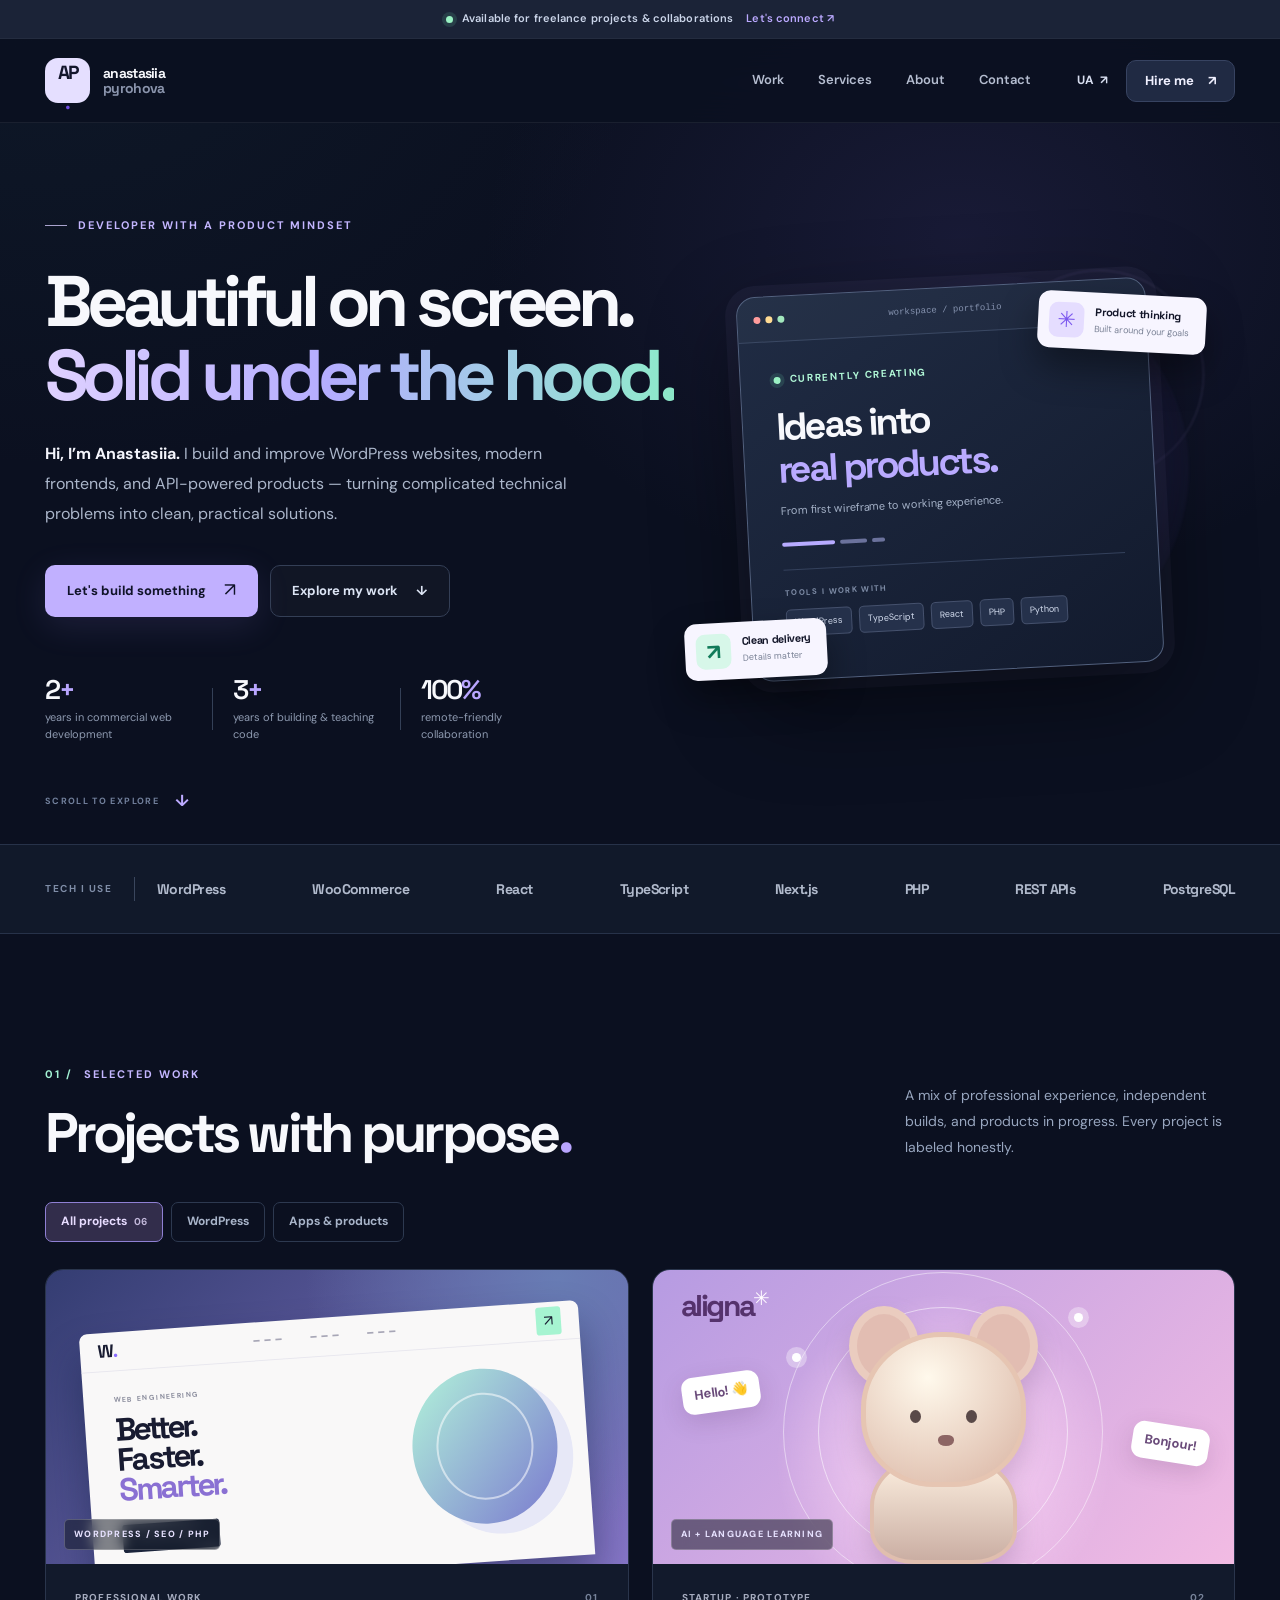
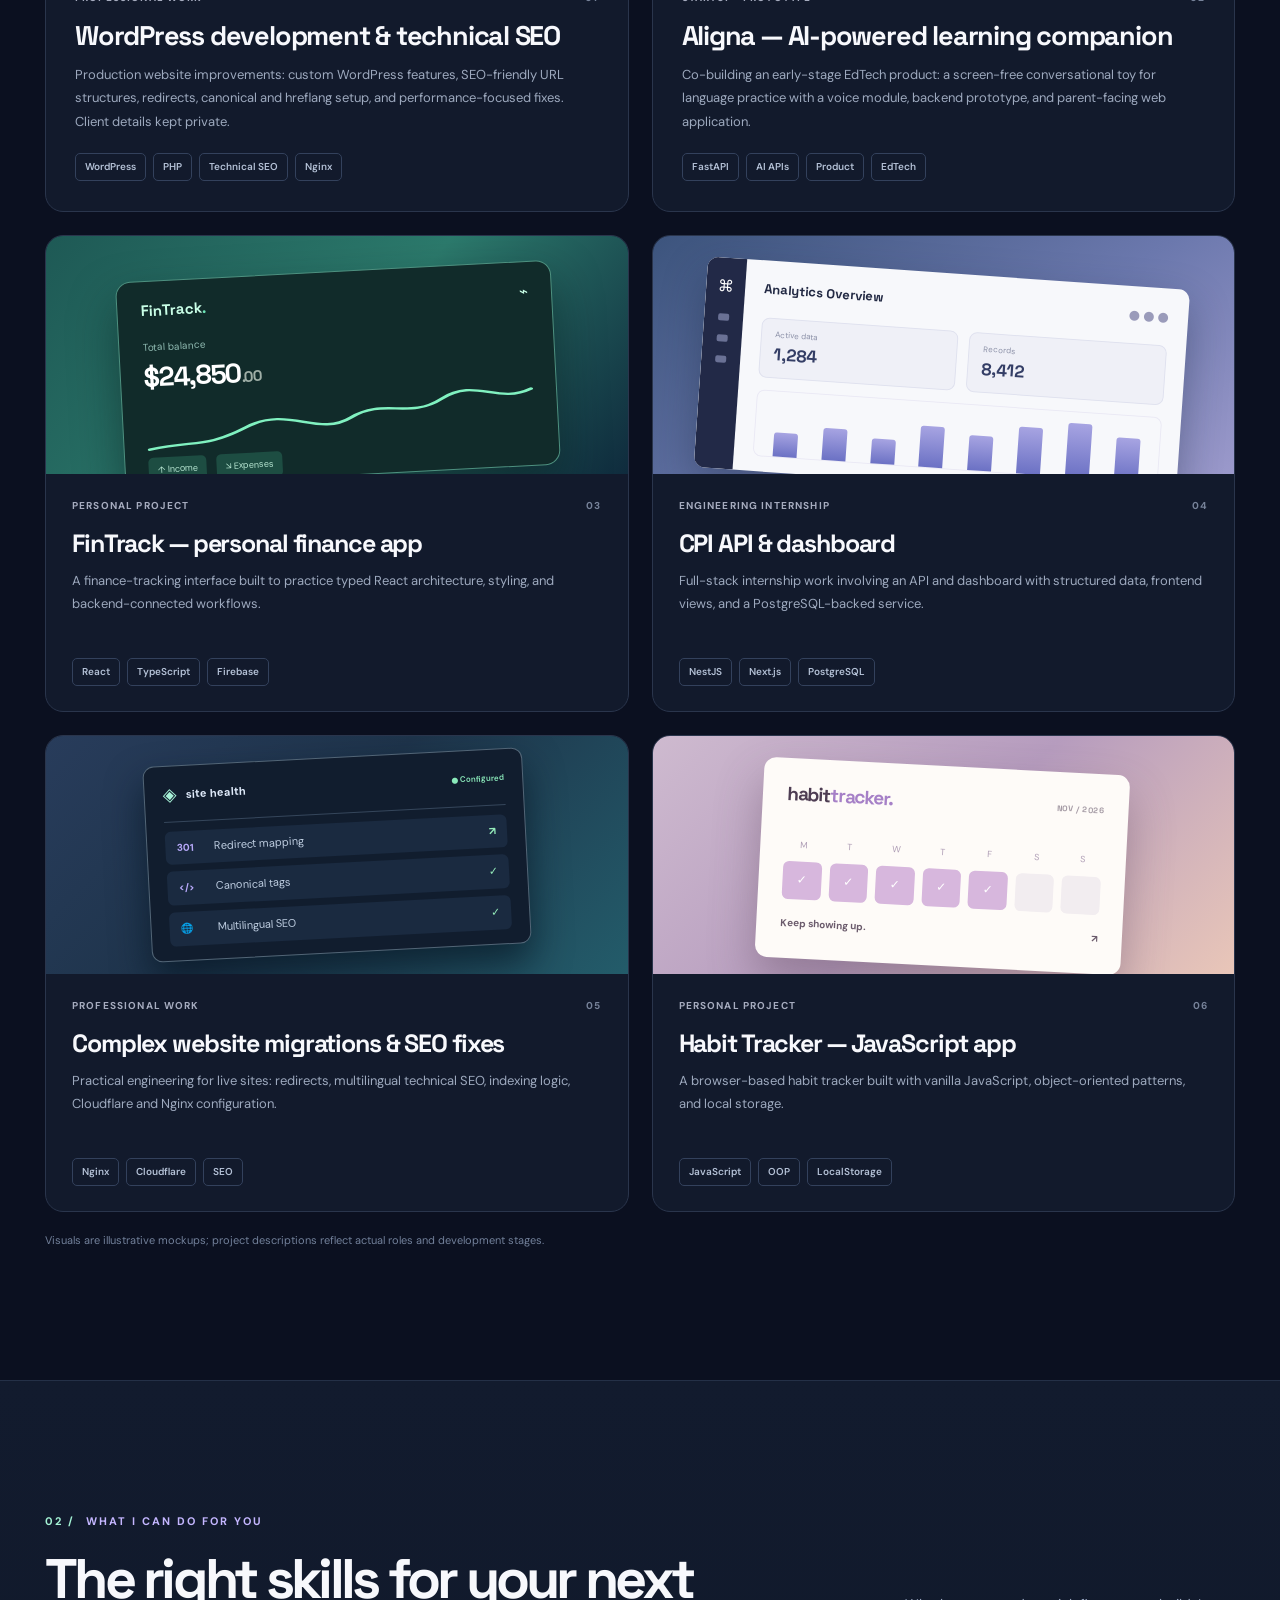
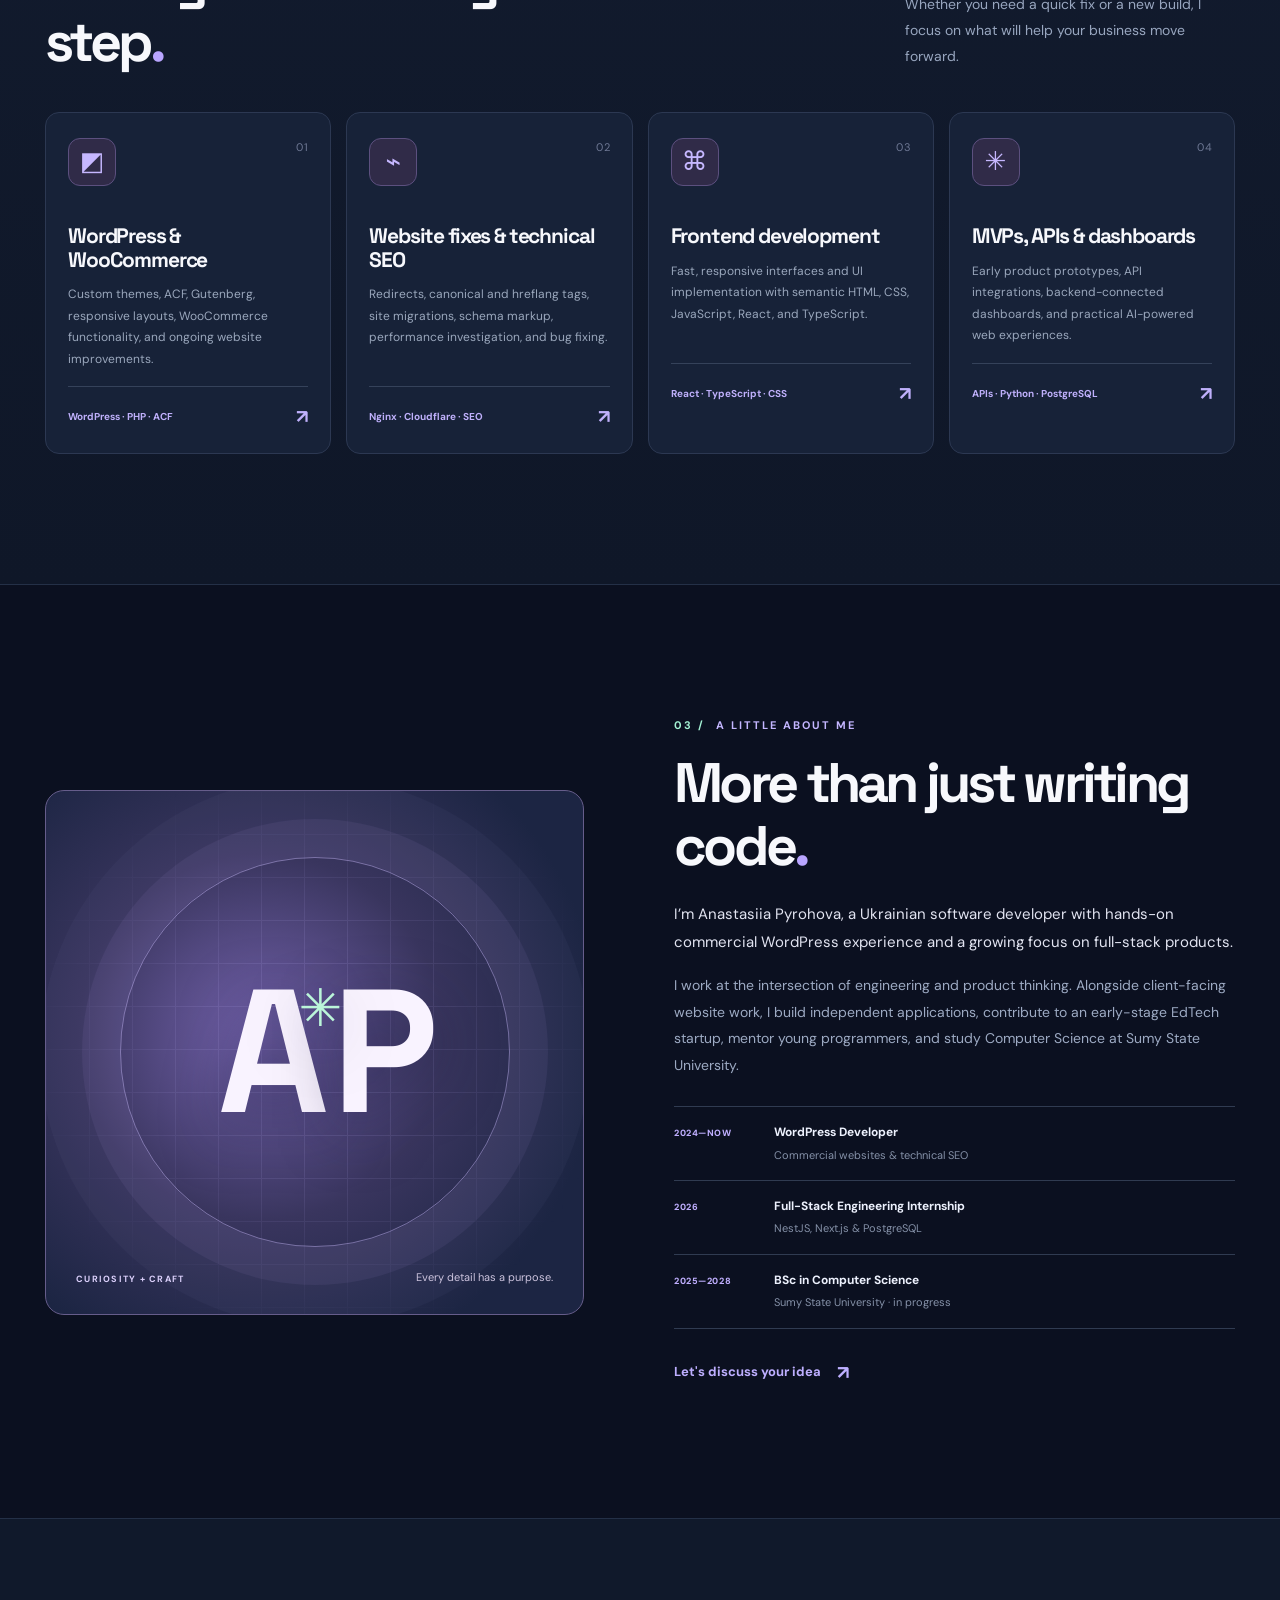
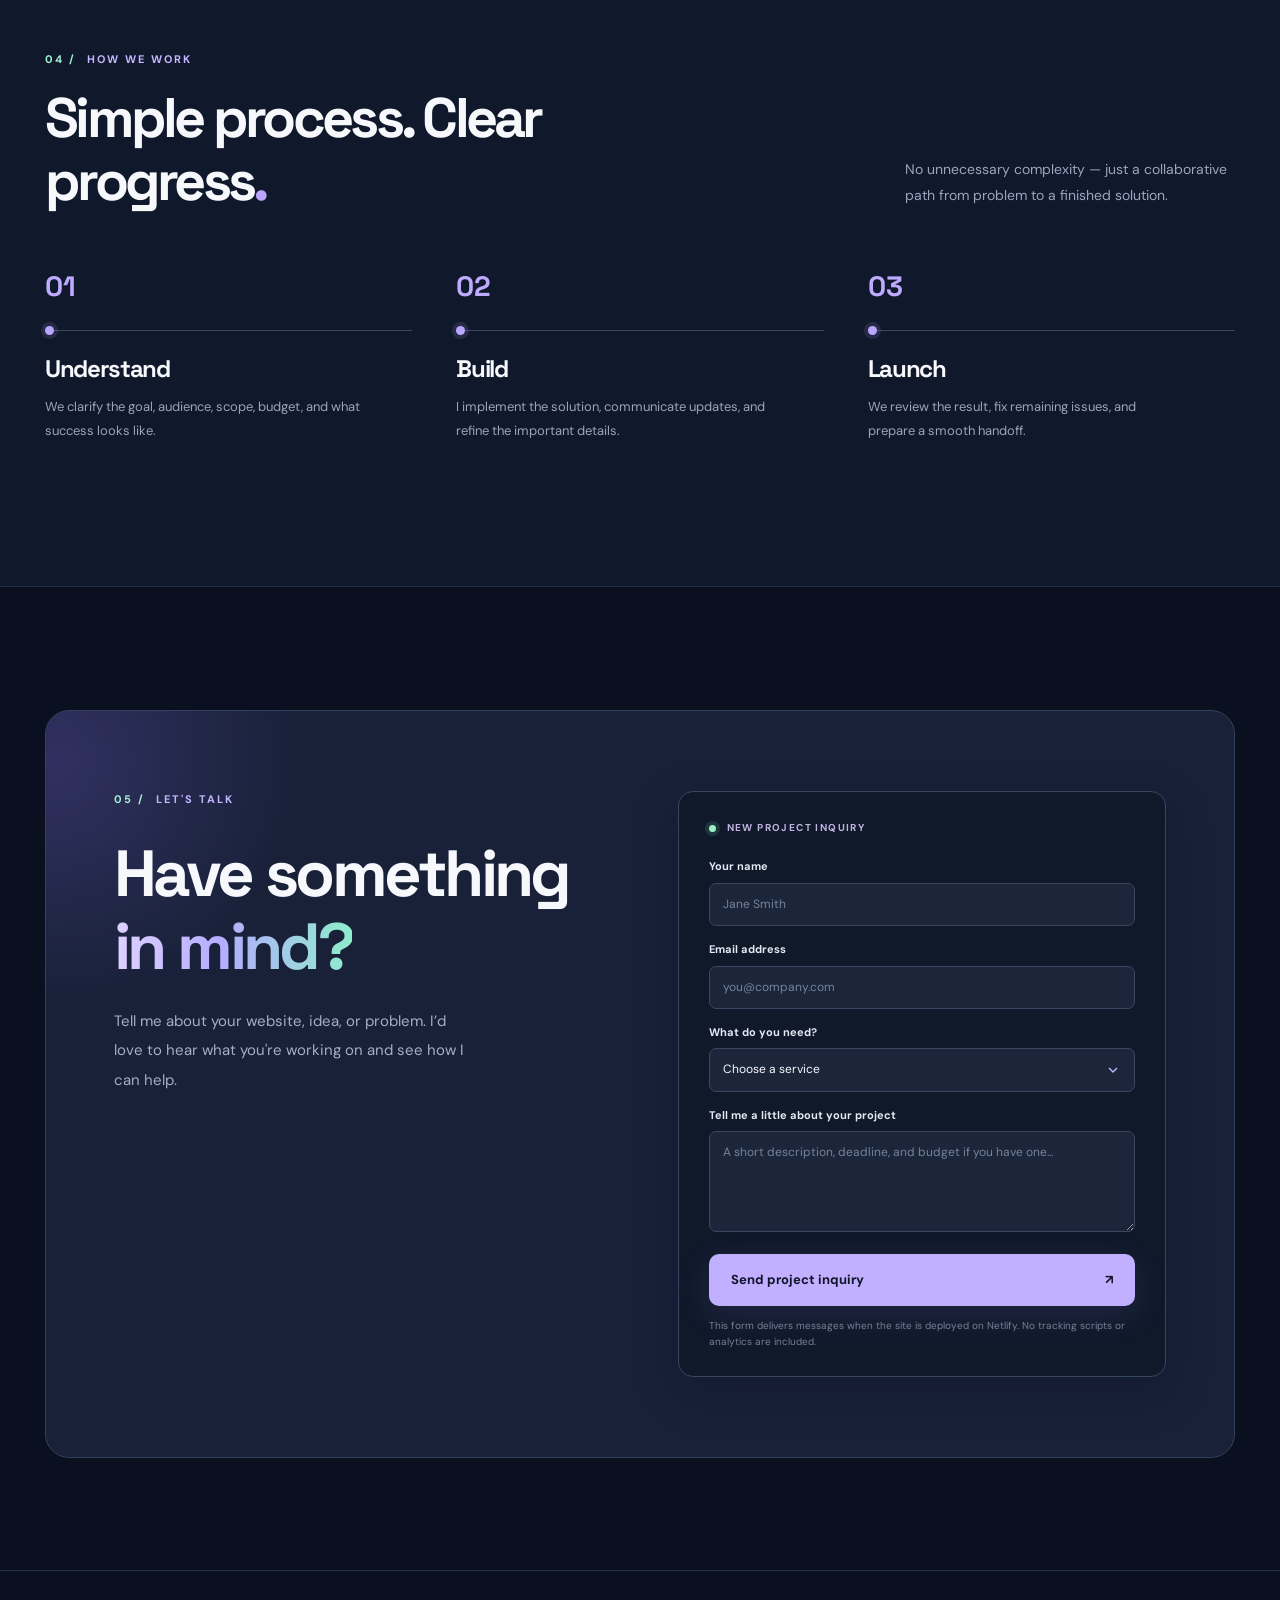
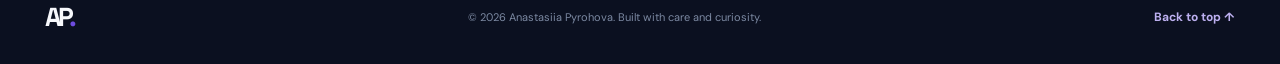
==== index.html @ 73d224a6 "Add files via upload" ====
<!doctype html>
<html lang="en">
<head>
  <meta charset="utf-8" />
  <meta name="viewport" content="width=device-width, initial-scale=1" />
  <meta name="theme-color" content="#0b1020" />
  <meta name="description" content="Anastasiia Pyrohova is a WordPress and Full-Stack Developer helping businesses build responsive websites, solve technical SEO problems, and launch digital products." />
  <meta property="og:type" content="website" />
  <meta property="og:title" content="Anastasiia Pyrohova — WordPress & Full-Stack Developer" />
  <meta property="og:description" content="Thoughtfully designed, technically strong websites and digital products." />
  <meta property="og:image" content="og-cover.png" />
  <link rel="icon" href="favicon.svg" type="image/svg+xml" />
  <link rel="preconnect" href="https://fonts.googleapis.com" />
  <link rel="preconnect" href="https://fonts.gstatic.com" crossorigin />
  <link href="https://fonts.googleapis.com/css2?family=DM+Sans:wght@400;500;600;700&family=Space+Grotesk:wght@400;500;600;700&display=swap" rel="stylesheet" />
  <link rel="stylesheet" href="styles.css" />
  <script defer src="site-config.js"></script>
  <script defer src="app.js"></script>
  <title>Anastasiia Pyrohova — WordPress & Full-Stack Developer</title>
</head>
<body>
  <div class="site-background" aria-hidden="true"></div>
  <div class="announcement">
    <span class="live-dot" aria-hidden="true"></span>
    <span data-i18n="announcement">Available for freelance projects & collaborations</span>
    <a href="#contact" data-i18n="announcementCta">Let's connect <span aria-hidden="true">↗</span></a>
  </div>

  <header class="site-header" id="top">
    <div class="container header-inner">
      <a href="#top" class="brand" aria-label="Anastasiia Pyrohova — home">
        <span class="brand-mark">AP<span>.</span></span>
        <span class="brand-name">anastasiia<span class="brand-break">pyrohova</span></span>
      </a>
      <nav class="desktop-nav" aria-label="Main navigation">
        <a href="#work" data-i18n="navWork">Work</a>
        <a href="#services" data-i18n="navServices">Services</a>
        <a href="#about" data-i18n="navAbout">About</a>
        <a href="#contact" data-i18n="navContact">Contact</a>
      </nav>
      <div class="header-actions">
        <button class="language-switch" id="language-switch" type="button" aria-label="Switch language to Ukrainian"><span id="language-label">UA</span><span aria-hidden="true">↗</span></button>
        <a class="button button-small button-outline header-hire" href="#contact"><span data-i18n="navHire">Hire me</span><span aria-hidden="true">↗</span></a>
        <button class="menu-toggle" id="menu-toggle" type="button" aria-controls="mobile-nav" aria-expanded="false" aria-label="Open menu">
          <span></span><span></span>
        </button>
      </div>
    </div>
    <nav class="mobile-nav" id="mobile-nav" aria-label="Mobile navigation" hidden>
      <a href="#work" data-i18n="navWork">Work</a>
      <a href="#services" data-i18n="navServices">Services</a>
      <a href="#about" data-i18n="navAbout">About</a>
      <a href="#contact" data-i18n="navContact">Contact</a>
    </nav>
  </header>

  <main>
    <section class="hero container" aria-labelledby="hero-title">
      <div class="hero-copy">
        <div class="eyebrow"><span class="eyebrow-line"></span><span data-i18n="heroEyebrow">DEVELOPER WITH A PRODUCT MINDSET</span></div>
        <h1 id="hero-title"><span data-i18n="heroTitle1">Beautiful on screen.</span><br/><span class="gradient-text" data-i18n="heroTitle2">Solid under the hood.</span></h1>
        <p class="hero-intro"><span data-i18n="heroIntroLead">Hi, I’m Anastasiia.</span> <span data-i18n="heroIntro">I build and improve WordPress websites, modern frontends, and API-powered products — turning complicated technical problems into clean, practical solutions.</span></p>
        <div class="hero-buttons">
          <a href="#contact" class="button button-primary"><span data-i18n="heroPrimary">Let's build something</span><span class="button-arrow" aria-hidden="true">↗</span></a>
          <a href="#work" class="button button-quiet"><span data-i18n="heroSecondary">Explore my work</span><span aria-hidden="true">↓</span></a>
        </div>
        <div class="hero-proof">
          <div class="proof-item"><strong>2<span>+</span></strong><span data-i18n="proof1">years in commercial web development</span></div>
          <div class="proof-separator"></div>
          <div class="proof-item"><strong>3<span>+</span></strong><span data-i18n="proof2">years of building & teaching code</span></div>
          <div class="proof-separator"></div>
          <div class="proof-item"><strong>100<span>%</span></strong><span data-i18n="proof3">remote-friendly collaboration</span></div>
        </div>
      </div>
      <div class="hero-art" aria-label="Illustration of a developer workspace">
        <div class="orb orb-one" aria-hidden="true"></div><div class="orb orb-two" aria-hidden="true"></div>
        <div class="hero-window">
          <div class="window-top"><span class="window-dots"><i></i><i></i><i></i></span><span class="window-title">workspace / portfolio</span><span class="window-code">&lt;/&gt;</span></div>
          <div class="window-body">
            <div class="visual-kicker"><span class="status-dot"></span> <span data-i18n="artKicker">CURRENTLY CREATING</span></div>
            <div class="visual-heading" data-i18n="artTitle">Ideas into<br/><em>real products.</em></div>
            <div class="visual-blurb" data-i18n="artBlurb">From first wireframe to working experience.</div>
            <div class="visual-lines"><span></span><span></span><span></span></div>
            <div class="art-separator"></div>
            <div class="stack-heading" data-i18n="artStack">TOOLS I WORK WITH</div>
            <div class="stack-chips"><span>WordPress</span><span>TypeScript</span><span>React</span><span>PHP</span><span>Python</span></div>
          </div>
        </div>
        <div class="float-card floating-top"><span class="float-icon">✳</span><span><strong data-i18n="floatTop">Product thinking</strong><small data-i18n="floatTopSub">Built around your goals</small></span></div>
        <div class="float-card floating-bottom"><span class="float-icon green">↗</span><span><strong data-i18n="floatBottom">Clean delivery</strong><small data-i18n="floatBottomSub">Details matter</small></span></div>
      </div>
      <div class="hero-scroll"><span data-i18n="scroll">SCROLL TO EXPLORE</span><span aria-hidden="true">↓</span></div>
    </section>

    <section class="capability-bar" aria-label="Technology expertise">
      <div class="container capability-inner">
        <span data-i18n="skillsLabel">TECH I USE</span><div class="capability-separator"></div>
        <div class="capabilities"><span>WordPress</span><span>WooCommerce</span><span>React</span><span>TypeScript</span><span>Next.js</span><span>PHP</span><span>REST APIs</span><span>PostgreSQL</span></div>
      </div>
    </section>

    <section class="section work-section container" id="work" aria-labelledby="work-title">
      <div class="section-top reveal">
        <div><div class="section-kicker"><span>01 / </span><span data-i18n="workKicker">SELECTED WORK</span></div><h2 id="work-title" data-i18n="workTitle">Projects with purpose<span class="accent-period">.</span></h2></div>
        <p class="section-description" data-i18n="workDescription">A mix of professional experience, independent builds, and products in progress. Every project is labeled honestly.</p>
      </div>
      <div class="filter-bar" role="group" aria-label="Filter projects">
        <button class="filter active" type="button" data-filter="all" aria-pressed="true" data-i18n="filterAll">All projects <span>06</span></button>
        <button class="filter" type="button" data-filter="wordpress" aria-pressed="false" data-i18n="filterWordPress">WordPress</button>
        <button class="filter" type="button" data-filter="apps" aria-pressed="false" data-i18n="filterApps">Apps & products</button>
      </div>
      <div class="project-grid" id="project-grid">
        <article class="project-card project-featured reveal" data-category="wordpress">
          <div class="project-art art-wordpress">
            <div class="site-mockup">
              <div class="site-mockup-nav"><span class="mock-brand">W<span>.</span></span><span class="mock-lines">━━━ &nbsp; ━━━ &nbsp; ━━━</span><span class="mock-square">↗</span></div>
              <div class="mock-main"><div><span class="mock-sub">WEB ENGINEERING</span><span class="mock-title">Better.<br/>Faster.<br/><i>Smarter.</i></span><span class="mock-button">DISCOVER MORE &nbsp; ↗</span></div><div class="mock-shape"><span></span></div></div>
            </div>
            <div class="project-art-label">WORDPRESS / SEO / PHP</div>
          </div>
          <div class="project-content"><div class="project-meta"><span data-i18n="project1Type">PROFESSIONAL WORK</span><span>01</span></div><h3 data-i18n="project1Title">WordPress development & technical SEO</h3><p data-i18n="project1Desc">Production website improvements: custom WordPress features, SEO-friendly URL structures, redirects, canonical and hreflang setup, and performance-focused fixes. Client details kept private.</p><div class="project-tags"><span>WordPress</span><span>PHP</span><span>Technical SEO</span><span>Nginx</span></div></div>
        </article>
        <article class="project-card project-featured reveal" data-category="apps">
          <div class="project-art art-aligna">
            <div class="toy-orbit"><span class="orbit-a"></span><span class="orbit-b"></span><span class="orbit-c"></span></div>
            <div class="aligna-logo">aligna<span>✳</span></div>
            <div class="aligna-drawing"><div class="toy-ear left"></div><div class="toy-ear right"></div><div class="toy-head"><span class="eye one"></span><span class="eye two"></span><span class="toy-nose"></span></div><div class="toy-body"></div></div>
            <div class="bubble bubble-left">Hello! 👋</div><div class="bubble bubble-right">Bonjour!</div>
            <div class="project-art-label" data-i18n="project2Art">AI + LANGUAGE LEARNING</div>
          </div>
          <div class="project-content"><div class="project-meta"><span data-i18n="project2Type">STARTUP · PROTOTYPE</span><span>02</span></div><h3 data-i18n="project2Title">Aligna — AI-powered learning companion</h3><p data-i18n="project2Desc">Co-building an early-stage EdTech product: a screen-free conversational toy for language practice with a voice module, backend prototype, and parent-facing web application.</p><div class="project-tags"><span>FastAPI</span><span>AI APIs</span><span>Product</span><span>EdTech</span></div></div>
        </article>
        <article class="project-card reveal" data-category="apps">
          <div class="project-art art-fintrack"><div class="finance-mock"><div class="finance-top"><span>FinTrack<span class="mini-dot">.</span></span><span>⌁</span></div><span class="finance-label">Total balance</span><strong>$24,850<span>.00</span></strong><div class="chart-line"><svg viewBox="0 0 330 92" preserveAspectRatio="none" aria-hidden="true"><path d="M2 78 C42 65,48 81,85 48 S145 72,174 41 S223 50,252 17 S299 32,328 8" fill="none" stroke="#80f1c0" stroke-width="4" stroke-linecap="round"/></svg></div><div class="finance-bottom"><span>↑ Income</span><span>↘ Expenses</span></div></div></div>
          <div class="project-content"><div class="project-meta"><span data-i18n="project3Type">PERSONAL PROJECT</span><span>03</span></div><h3 data-i18n="project3Title">FinTrack — personal finance app</h3><p data-i18n="project3Desc">A finance-tracking interface built to practice typed React architecture, styling, and backend-connected workflows.</p><div class="project-tags"><span>React</span><span>TypeScript</span><span>Firebase</span></div></div>
        </article>
        <article class="project-card reveal" data-category="apps">
          <div class="project-art art-cpi"><div class="dashboard-mock"><div class="dash-rail"><span>⌘</span><i></i><i></i><i></i></div><div class="dash-main"><div class="dash-header"><span>Analytics Overview</span><span>● ● ●</span></div><div class="dash-metrics"><span><i>Active data</i><b>1,284</b></span><span><i>Records</i><b>8,412</b></span></div><div class="dash-chart"><span style="height:42%"></span><span style="height:56%"></span><span style="height:44%"></span><span style="height:72%"></span><span style="height:63%"></span><span style="height:83%"></span><span style="height:96%"></span><span style="height:77%"></span></div></div></div></div>
          <div class="project-content"><div class="project-meta"><span data-i18n="project4Type">ENGINEERING INTERNSHIP</span><span>04</span></div><h3 data-i18n="project4Title">CPI API & dashboard</h3><p data-i18n="project4Desc">Full-stack internship work involving an API and dashboard with structured data, frontend views, and a PostgreSQL-backed service.</p><div class="project-tags"><span>NestJS</span><span>Next.js</span><span>PostgreSQL</span></div></div>
        </article>
        <article class="project-card reveal" data-category="wordpress">
          <div class="project-art art-seo"><div class="seo-panel"><div class="seo-top"><span class="seo-mark">◈</span> site health <span class="seo-ok">● Configured</span></div><div class="seo-rows"><div><span>301</span><span>Redirect mapping</span><b>↗</b></div><div><span>&lt;/&gt;</span><span>Canonical tags</span><b>✓</b></div><div><span>🌐</span><span>Multilingual SEO</span><b>✓</b></div></div></div></div>
          <div class="project-content"><div class="project-meta"><span data-i18n="project5Type">PROFESSIONAL WORK</span><span>05</span></div><h3 data-i18n="project5Title">Complex website migrations & SEO fixes</h3><p data-i18n="project5Desc">Practical engineering for live sites: redirects, multilingual technical SEO, indexing logic, Cloudflare and Nginx configuration.</p><div class="project-tags"><span>Nginx</span><span>Cloudflare</span><span>SEO</span></div></div>
        </article>
        <article class="project-card reveal" data-category="apps">
          <div class="project-art art-habit"><div class="habit-panel"><div class="habit-heading">habit<span>tracker.</span><span class="habit-date">NOV / 2026</span></div><div class="habit-week"><span>M</span><span>T</span><span>W</span><span>T</span><span>F</span><span>S</span><span>S</span></div><div class="habit-checks"><span>✓</span><span>✓</span><span>✓</span><span>✓</span><span>✓</span><span></span><span></span></div><div class="habit-bottom">Keep showing up. <span>↗</span></div></div></div>
          <div class="project-content"><div class="project-meta"><span data-i18n="project6Type">PERSONAL PROJECT</span><span>06</span></div><h3 data-i18n="project6Title">Habit Tracker — JavaScript app</h3><p data-i18n="project6Desc">A browser-based habit tracker built with vanilla JavaScript, object-oriented patterns, and local storage.</p><div class="project-tags"><span>JavaScript</span><span>OOP</span><span>LocalStorage</span></div></div>
        </article>
      </div>
      <p class="work-note" data-i18n="workNote">Visuals are illustrative mockups; project descriptions reflect actual roles and development stages.</p>
    </section>

    <section class="section services-section" id="services" aria-labelledby="services-title"><div class="container">
      <div class="section-top reveal"><div><div class="section-kicker"><span>02 / </span><span data-i18n="servicesKicker">WHAT I CAN DO FOR YOU</span></div><h2 id="services-title" data-i18n="servicesTitle">The right skills for your next step<span class="accent-period">.</span></h2></div><p class="section-description" data-i18n="servicesDescription">Whether you need a quick fix or a new build, I focus on what will help your business move forward.</p></div>
      <div class="services-grid">
        <article class="service-card reveal"><div class="service-icon">◩</div><div class="service-number">01</div><h3 data-i18n="service1Title">WordPress & WooCommerce</h3><p data-i18n="service1Desc">Custom themes, ACF, Gutenberg, responsive layouts, WooCommerce functionality, and ongoing website improvements.</p><div class="service-foot">WordPress · PHP · ACF <span>↗</span></div></article>
        <article class="service-card reveal"><div class="service-icon">⌁</div><div class="service-number">02</div><h3 data-i18n="service2Title">Website fixes & technical SEO</h3><p data-i18n="service2Desc">Redirects, canonical and hreflang tags, site migrations, schema markup, performance investigation, and bug fixing.</p><div class="service-foot">Nginx · Cloudflare · SEO <span>↗</span></div></article>
        <article class="service-card reveal"><div class="service-icon">⌘</div><div class="service-number">03</div><h3 data-i18n="service3Title">Frontend development</h3><p data-i18n="service3Desc">Fast, responsive interfaces and UI implementation with semantic HTML, CSS, JavaScript, React, and TypeScript.</p><div class="service-foot">React · TypeScript · CSS <span>↗</span></div></article>
        <article class="service-card reveal"><div class="service-icon">✳</div><div class="service-number">04</div><h3 data-i18n="service4Title">MVPs, APIs & dashboards</h3><p data-i18n="service4Desc">Early product prototypes, API integrations, backend-connected dashboards, and practical AI-powered web experiences.</p><div class="service-foot">APIs · Python · PostgreSQL <span>↗</span></div></article>
      </div>
    </div></section>

    <section class="section about-section container" id="about" aria-labelledby="about-title">
      <div class="about-visual reveal"><div class="about-grid-lines"></div><div class="about-monogram">A<span>✳</span>P</div><div class="about-visual-bottom"><span data-i18n="aboutArtTop">CURIOSITY + CRAFT</span><span data-i18n="aboutArtBottom">Every detail has a purpose.</span></div></div>
      <div class="about-copy reveal"><div class="section-kicker"><span>03 / </span><span data-i18n="aboutKicker">A LITTLE ABOUT ME</span></div><h2 id="about-title" data-i18n="aboutTitle">More than just writing code<span class="accent-period">.</span></h2><p class="about-lead" data-i18n="aboutLead">I’m Anastasiia Pyrohova, a Ukrainian software developer with hands-on commercial WordPress experience and a growing focus on full-stack products.</p><p data-i18n="aboutBody">I work at the intersection of engineering and product thinking. Alongside client-facing website work, I build independent applications, contribute to an early-stage EdTech startup, mentor young programmers, and study Computer Science at Sumy State University.</p>
        <div class="timeline"><div class="timeline-item"><span>2024—NOW</span><div><strong data-i18n="timeline1Title">WordPress Developer</strong><small data-i18n="timeline1Sub">Commercial websites & technical SEO</small></div></div><div class="timeline-item"><span>2026</span><div><strong data-i18n="timeline2Title">Full-Stack Engineering Internship</strong><small data-i18n="timeline2Sub">NestJS, Next.js & PostgreSQL</small></div></div><div class="timeline-item"><span>2025—2028</span><div><strong data-i18n="timeline3Title">BSc in Computer Science</strong><small data-i18n="timeline3Sub">Sumy State University · in progress</small></div></div></div>
        <a class="text-link" href="#contact"><span data-i18n="aboutCta">Let's discuss your idea</span><span aria-hidden="true">↗</span></a>
      </div>
    </section>

    <section class="section process-section"><div class="container"><div class="section-top reveal"><div><div class="section-kicker"><span>04 / </span><span data-i18n="processKicker">HOW WE WORK</span></div><h2 data-i18n="processTitle">Simple process. Clear progress<span class="accent-period">.</span></h2></div><p class="section-description" data-i18n="processDescription">No unnecessary complexity — just a collaborative path from problem to a finished solution.</p></div><div class="process-grid"><div class="process-step reveal"><span class="process-num">01</span><div class="process-line"><span></span></div><h3 data-i18n="process1Title">Understand</h3><p data-i18n="process1Desc">We clarify the goal, audience, scope, budget, and what success looks like.</p></div><div class="process-step reveal"><span class="process-num">02</span><div class="process-line"><span></span></div><h3 data-i18n="process2Title">Build</h3><p data-i18n="process2Desc">I implement the solution, communicate updates, and refine the important details.</p></div><div class="process-step reveal"><span class="process-num">03</span><div class="process-line"><span></span></div><h3 data-i18n="process3Title">Launch</h3><p data-i18n="process3Desc">We review the result, fix remaining issues, and prepare a smooth handoff.</p></div></div></div></section>

    <section class="section contact-section container" id="contact" aria-labelledby="contact-title">
      <div class="contact-glow" aria-hidden="true"></div>
      <div class="contact-intro reveal"><div class="section-kicker"><span>05 / </span><span data-i18n="contactKicker">LET'S TALK</span></div><h2 id="contact-title"><span data-i18n="contactTitle1">Have something</span><br/><span class="gradient-text" data-i18n="contactTitle2">in mind?</span></h2><p data-i18n="contactDescription">Tell me about your website, idea, or problem. I’d love to hear what you're working on and see how I can help.</p><div class="contact-socials"><a data-profile="upwork" hidden target="_blank" rel="noopener noreferrer">Upwork ↗</a><a data-profile="linkedin" hidden target="_blank" rel="noopener noreferrer">LinkedIn ↗</a><a data-profile="github" hidden target="_blank" rel="noopener noreferrer">GitHub ↗</a><a data-profile="email" hidden><span data-i18n="emailLink">Email me</span> ↗</a></div></div>
      <form class="contact-form reveal" name="portfolio-contact" method="POST" data-netlify="true" netlify-honeypot="bot-field" action="/thanks.html">
        <input type="hidden" name="form-name" value="portfolio-contact" />
        <p class="visually-hidden"><label>Don't fill this in: <input name="bot-field" /></label></p>
        <div class="form-header"><span class="live-dot" aria-hidden="true"></span><span data-i18n="formHeading">NEW PROJECT INQUIRY</span></div>
        <div class="form-row"><label for="client-name" data-i18n="formName">Your name</label><input id="client-name" type="text" name="name" autocomplete="name" minlength="2" maxlength="100" placeholder="Jane Smith" required /></div>
        <div class="form-row"><label for="client-email" data-i18n="formEmail">Email address</label><input id="client-email" type="email" name="email" autocomplete="email" maxlength="200" placeholder="jane@company.com" required /></div>
        <div class="form-row"><label for="client-service" data-i18n="formService">What do you need?</label><select name="service" id="client-service" required><option value="" data-i18n="formSelect">Choose a service</option><option value="wordpress" data-i18n="formOption1">WordPress / WooCommerce</option><option value="fixes" data-i18n="formOption2">Website fixes / SEO</option><option value="frontend" data-i18n="formOption3">Frontend development</option><option value="product" data-i18n="formOption4">MVP / API / dashboard</option><option value="other" data-i18n="formOption5">Something else</option></select></div>
        <div class="form-row"><label for="client-message" data-i18n="formMessage">Tell me a little about your project</label><textarea id="client-message" name="message" rows="4" minlength="10" maxlength="5000" placeholder="A short description, deadline, and budget if you have one..." required></textarea></div>
        <button class="button button-primary form-submit" type="submit"><span data-i18n="formSubmit">Send project inquiry</span><span aria-hidden="true">↗</span></button>
        <p class="form-disclaimer" data-i18n="formDisclaimer">This form delivers messages when the site is deployed on Netlify. No tracking scripts or analytics are included.</p>
      </form>
    </section>
  </main>
  <footer class="footer"><div class="container footer-inner"><a class="footer-brand" href="#top">AP<span>.</span></a><p>© <span id="year">2026</span> Anastasiia Pyrohova. <span data-i18n="footerMade">Built with care and curiosity.</span></p><a href="#top" class="back-top"><span data-i18n="backTop">Back to top</span> ↑</a></div></footer>
</body>
</html>
---- styles.css ----
:root{--bg:#0b1020;--panel:#121a2c;--panel2:#151f34;--border:#293348;--text:#f7f8fc;--muted:#a4aec2;--muted2:#77839a;--accent:#b9a6ff;--mint:#9df1ce;--sans:'DM Sans',system-ui,-apple-system,BlinkMacSystemFont,'Segoe UI',sans-serif;--display:'Space Grotesk',var(--sans);--radius:22px}
*,*::before,*::after{box-sizing:border-box}html{scroll-behavior:smooth;scroll-padding-top:100px}body{margin:0;background:var(--bg);color:var(--text);font-family:var(--sans);font-size:15px;line-height:1.6;-webkit-font-smoothing:antialiased}::selection{background:#a996fb;color:#10101c}a{color:inherit;text-decoration:none}button,input,textarea,select{font:inherit}button{cursor:pointer}a:focus-visible,button:focus-visible,input:focus-visible,textarea:focus-visible,select:focus-visible{outline:3px solid var(--mint);outline-offset:4px}h1,h2,h3,p{margin-top:0}h1,h2,h3{font-family:var(--display);letter-spacing:-.055em;line-height:1.12}img,svg{max-width:100%}.container{width:min(1190px,calc(100% - 80px));margin-inline:auto}.site-background{position:absolute;top:0;left:0;right:0;height:950px;background:radial-gradient(ellipse at 75% 25%,rgba(70,61,128,.23),transparent 35%),radial-gradient(ellipse at 3% 0%,rgba(43,96,111,.1),transparent 35%);z-index:-1;pointer-events:none}.visually-hidden{position:absolute!important;width:1px;height:1px;padding:0;margin:-1px;overflow:hidden;clip:rect(0,0,0,0);white-space:nowrap;border:0}[hidden]{display:none!important}
.announcement{height:39px;background:#1b2337;border-bottom:1px solid rgba(255,255,255,.04);display:flex;align-items:center;justify-content:center;gap:9px;color:#cbd5e9;font-size:11px;font-weight:600;letter-spacing:.01em;padding:0 16px}.announcement a{color:#bba9ff;margin-left:4px}.announcement a:hover{text-decoration:underline}.live-dot,.status-dot{display:inline-block;background:#9af2c4;width:7px;height:7px;border-radius:50%;box-shadow:0 0 0 4px rgba(122,248,196,.12)}.site-header{position:sticky;top:0;z-index:50;background:rgba(11,16,32,.88);border-bottom:1px solid rgba(255,255,255,.065);backdrop-filter:blur(20px);-webkit-backdrop-filter:blur(20px)}.header-inner{height:83px;display:flex;align-items:center;justify-content:space-between;gap:28px}.brand{display:flex;align-items:center;gap:13px;min-width:190px}.brand-mark{width:45px;height:45px;display:grid;place-items:center;background:#e5dfff;color:#13162c;border-radius:13px;font-family:var(--display);font-size:19px;letter-spacing:-.08em;font-weight:700}.brand-mark span,.footer-brand span{color:#6e4cdf}.brand-name{font-family:var(--display);font-size:14px;line-height:1.06;font-weight:700;letter-spacing:-.05em}.brand-break{display:block;color:#8b95ad}.desktop-nav{display:flex;gap:34px;margin-left:auto;margin-right:18px}.desktop-nav a{color:#b6bed1;font-size:13px;font-weight:600;transition:color .2s}.desktop-nav a:hover{color:white}.header-actions{display:flex;align-items:center;gap:18px}.language-switch{display:flex;align-items:center;gap:6px;background:transparent;border:0;color:#d7ddef;font-size:12px;font-weight:700;padding:10px 0}.language-switch:hover{color:var(--mint)}.button{display:inline-flex;align-items:center;justify-content:center;gap:18px;min-height:52px;border-radius:10px;border:1px solid transparent;padding:0 21px;font-size:13px;font-weight:700;line-height:1.2;transition:transform .2s,background .2s,border-color .2s;white-space:nowrap}.button:hover{transform:translateY(-3px)}.button-small{min-height:42px;padding:0 18px;gap:14px}.button-outline{background:#202a43;color:#f0f0ff;border-color:#374361}.button-outline:hover{background:#303a57}.button-primary{background:#c1b0ff;color:#101329;box-shadow:0 9px 35px rgba(167,141,255,.12)}.button-primary:hover{background:#d7ceff}.button-quiet{border-color:#343f56;color:#dce4f4;background:rgba(255,255,255,.025)}.button-quiet:hover{background:#20283c}.button-arrow{font-size:19px;font-weight:400}.menu-toggle{display:none;width:36px;height:36px;align-items:center;justify-content:center;flex-direction:column;gap:6px;border:0;background:transparent}.menu-toggle span{width:22px;height:2px;background:white;border-radius:3px;transition:transform .25s}.menu-toggle[aria-expanded=true] span:first-child{transform:translateY(4px) rotate(45deg)}.menu-toggle[aria-expanded=true] span:last-child{transform:translateY(-4px) rotate(-45deg)}.mobile-nav{display:none}
.hero{min-height:705px;display:grid;grid-template-columns:1.09fr .91fr;gap:48px;align-items:center;position:relative;padding-top:94px;padding-bottom:101px}.hero-copy{position:relative;z-index:2}.eyebrow,.section-kicker{font-size:11px;font-weight:700;letter-spacing:.18em;color:#c4b6ff;display:flex;align-items:center;gap:11px}.eyebrow-line{height:1px;background:#aaa3ce;width:22px}.hero h1{font-size:clamp(52px,5.6vw,80px);line-height:1.04;letter-spacing:-.077em;margin:29px 0 26px;max-width:760px;white-space:nowrap}.gradient-text{background:linear-gradient(90deg,#dfd1ff 0%,#b4adff 45%,#8feccc 100%);-webkit-background-clip:text;background-clip:text;color:transparent}.hero-intro{max-width:565px;color:#abb6ca;font-size:16px;line-height:1.9;margin-bottom:35px}.hero-intro span:first-child{color:#f4f5fc;font-weight:700}.hero-buttons{display:flex;align-items:center;gap:12px}.hero-proof{display:flex;align-items:center;gap:20px;margin-top:59px}.proof-item{min-width:0;display:flex;flex-direction:column;gap:6px;max-width:147px}.proof-item strong{font-family:var(--display);font-size:27px;font-weight:600;line-height:1;letter-spacing:-.07em}.proof-item strong span{color:var(--accent)}.proof-item>span{color:#8d99af;font-size:11px;line-height:1.55}.proof-separator{width:1px;height:42px;background:#344057;flex-shrink:0}.hero-art{min-height:480px;position:relative;display:flex;align-items:center;justify-content:center;margin-left:-10px}.orb{position:absolute;border-radius:50%;filter:blur(1px);pointer-events:none}.orb-one{width:390px;height:390px;background:radial-gradient(circle at 55% 50%,rgba(143,124,245,.33),rgba(104,86,211,.09) 52%,transparent 71%);right:0;top:35px}.orb-two{width:210px;height:210px;border:1px solid rgba(193,176,255,.19);right:-15px;top:30px}.hero-window{width:410px;height:385px;border-radius:19px;overflow:hidden;background:linear-gradient(145deg,#202c44,#121a2d);border:1px solid #53627f;box-shadow:0 28px 90px #0007,0 0 0 11px rgba(184,172,255,.05);transform:rotate(-3deg);position:relative;z-index:2}.window-top{height:45px;border-bottom:1px solid #3a4863;display:flex;align-items:center;justify-content:space-between;padding:0 16px;background:rgba(255,255,255,.025)}.window-dots{display:flex;gap:5px}.window-dots i{width:7px;height:7px;border-radius:50%;background:#576681}.window-dots i:first-child{background:#ff9c9c}.window-dots i:nth-child(2){background:#ffdb93}.window-dots i:nth-child(3){background:#a2e7bd}.window-title{color:#8592ae;font-size:9px;font-family:monospace}.window-code{font-family:monospace;color:#bcb0f9;font-weight:700;font-size:13px}.window-body{padding:30px 33px}.visual-kicker{font-size:10px;color:#b1f8d7;font-weight:700;letter-spacing:.17em;display:flex;align-items:center;gap:9px}.visual-heading{font-family:var(--display);font-size:38px;line-height:1.12;font-weight:700;letter-spacing:-.068em;margin-top:18px}.visual-heading em{font-style:normal;color:#b9aaff}.visual-blurb{margin-top:12px;font-size:11px;color:#a5b2c8}.visual-lines{display:flex;gap:5px;margin-top:22px}.visual-lines span{height:4px;background:#6b729c;border-radius:4px;width:27px}.visual-lines span:first-child{background:#b7abff;width:53px}.visual-lines span:last-child{width:13px}.art-separator{height:1px;background:#34415c;margin:23px 0 16px}.stack-heading{font-size:8px;letter-spacing:.17em;color:#7e8ca6;font-weight:700;margin-bottom:11px}.stack-chips{display:flex;flex-wrap:wrap;gap:7px}.stack-chips span{border:1px solid #45516d;background:#25314b;border-radius:5px;color:#d4ddef;padding:5px 8px;font-size:9px}.float-card{position:absolute;z-index:3;padding:11px 16px 11px 11px;border-radius:12px;display:flex;gap:11px;align-items:center;background:#f7f5ff;box-shadow:0 18px 36px #0006;color:#131629;transform:rotate(3deg)}.float-icon{width:35px;height:35px;border-radius:9px;display:grid;place-items:center;background:#e5ddff;color:#7b57ee;font-size:22px;font-weight:700}.float-icon.green{background:#d7f7e9;color:#117b5a}.float-card strong{font-family:var(--display);font-size:11px;display:block;font-weight:700;line-height:1.2;letter-spacing:-.03em}.float-card small{display:block;color:#798195;font-size:9px;margin-top:3px}.floating-top{top:54px;right:-17px}.floating-bottom{bottom:42px;left:-27px;transform:rotate(-3deg)}.hero-scroll{position:absolute;bottom:30px;left:0;font-size:9px;color:#72809c;letter-spacing:.15em;display:flex;gap:16px;align-items:center;font-weight:700}.hero-scroll span:last-child{font-size:16px;color:#bdabff}.capability-bar{border-top:1px solid #273249;border-bottom:1px solid #273249;background:#11192a}.capability-inner{min-height:88px;display:flex;align-items:center;gap:22px}.capability-inner>span{font-size:10px;letter-spacing:.15em;color:#7f8da7;font-weight:700;white-space:nowrap}.capability-separator{height:24px;background:#3a465d;width:1px}.capabilities{display:flex;align-items:center;justify-content:space-between;gap:18px;flex:1;flex-wrap:wrap}.capabilities span{font-family:var(--display);font-weight:700;color:#b1bacc;font-size:14px;letter-spacing:-.04em}
.section{padding-top:132px;padding-bottom:130px}.section-top{display:flex;justify-content:space-between;align-items:end;gap:60px;margin-bottom:38px}.section-top h2,.about-copy h2{font-size:clamp(37px,4.35vw,57px);line-height:1.13;letter-spacing:-.067em;margin:18px 0 0;max-width:690px}.accent-period{color:#b9a5ff}.section-kicker span:first-child{color:#a4f3d5}.section-description{color:#98a6bf;font-size:14px;line-height:1.85;max-width:330px;margin-bottom:4px}.filter-bar{display:flex;gap:8px;margin-bottom:27px;flex-wrap:wrap}.filter{border:1px solid #2d3950;background:transparent;border-radius:7px;padding:9px 15px;color:#a8b4c9;font-size:12px;font-weight:700}.filter:hover{color:white;border-color:#7f78ab}.filter.active{border-color:#8f80d4;background:#322d4b;color:#e7dcff}.filter span{font-size:10px;opacity:.8;margin-left:4px}.project-grid{display:grid;grid-template-columns:repeat(2,minmax(0,1fr));gap:23px}.project-card{background:#121a2c;border:1px solid #2a354c;border-radius:18px;overflow:hidden;transition:transform .3s,border-color .3s;min-width:0}.project-card:hover{transform:translateY(-5px);border-color:#7268a0}.project-art{height:238px;overflow:hidden;position:relative;display:flex;align-items:center;justify-content:center}.project-featured .project-art{height:294px}.project-art-label{position:absolute;bottom:14px;left:18px;font-size:9px;letter-spacing:.14em;font-weight:800;padding:7px 9px;color:#e7e2ff;border:1px solid rgba(255,255,255,.22);background:rgba(18,23,35,.52);border-radius:5px;backdrop-filter:blur(7px)}.project-content{padding:24px 26px 25px}.project-featured .project-content{padding:26px 29px 30px}.project-meta{display:flex;justify-content:space-between;align-items:center;font-size:10px;color:#a6acbf;letter-spacing:.115em;font-weight:700}.project-meta span:last-child{color:#77839a}.project-content h3{font-size:25px;margin:15px 0 12px;letter-spacing:-.045em}.project-featured .project-content h3{font-size:27px}.project-content p{font-size:13px;color:#9da9be;line-height:1.8;min-height:69px;margin-bottom:20px}.project-tags{display:flex;gap:7px;flex-wrap:wrap}.project-tags span{padding:5px 9px;border:1px solid #33415c;border-radius:5px;color:#b4c1d6;font-size:10px;font-weight:600}.work-note{color:#72809a;font-size:11px;margin:20px 0 0}
.art-wordpress{background:radial-gradient(circle at 88% 3%,#687cb4 0%,transparent 43%),linear-gradient(135deg,#343d72,#8676c7)}.site-mockup{width:86%;height:255px;background:#f9f8f8;border-radius:8px 8px 0 0;box-shadow:0 24px 40px #0b183a66;transform:translateY(28px) rotate(-4deg);color:#181b31;overflow:hidden}.site-mockup-nav{height:39px;display:flex;align-items:center;justify-content:space-between;padding:0 18px;border-bottom:1px solid #e9e8ef}.mock-brand{font-family:var(--display);font-weight:700;font-size:18px}.mock-brand span{color:#8a6dff}.mock-lines{color:#a7a6b6;font-size:10px;letter-spacing:5px}.mock-square{background:#a6f4d1;padding:2px 8px;font-size:15px;border-radius:3px}.mock-main{padding:23px 30px;display:flex;justify-content:space-between}.mock-sub{display:block;font-size:7px;letter-spacing:.2em;color:#8b8d9d;margin-bottom:11px;font-weight:700}.mock-title{display:block;font-family:var(--display);font-size:32px;font-weight:700;line-height:.93;letter-spacing:-.09em}.mock-title i{font-style:normal;color:#8a70d3}.mock-button{display:inline-block;margin-top:20px;font-size:7px;padding:8px 11px;color:white;background:#1b243b;border-radius:3px;letter-spacing:.08em}.mock-shape{position:relative;width:145px;height:155px;border-radius:50%;background:linear-gradient(130deg,#b2f4da,#7a79cf);box-shadow:15px 11px 0 #e7e8f7}.mock-shape span{position:absolute;inset:24px;border:2px solid #fff8;border-radius:50%}
.art-aligna{background:radial-gradient(circle at 50% 65%,#ffdaf8 0%,transparent 48%),linear-gradient(135deg,#b69be2,#f2bbe3);color:#52316b}.toy-orbit{position:absolute;width:320px;height:320px;border:1px solid #fff7;border-radius:50%;top:2px;left:50%;transform:translateX(-50%)}.toy-orbit:after{content:'';position:absolute;inset:34px;border:1px solid #fff8;border-radius:50%}.toy-orbit span{position:absolute;width:9px;height:9px;background:white;border-radius:50%;box-shadow:0 0 0 6px #fff5}.toy-orbit .orbit-a{left:8px;top:80px}.toy-orbit .orbit-b{right:19px;top:40px}.toy-orbit .orbit-c{bottom:13px;right:74px}.aligna-logo{position:absolute;left:28px;top:12px;font-family:var(--display);font-weight:700;font-size:30px;letter-spacing:-.08em;color:#55326c}.aligna-logo span{color:#fffbff;font-size:20px;vertical-align:top}.aligna-drawing{position:relative;width:215px;height:223px;transform:translateY(23px);filter:drop-shadow(0 15px 12px #7c578548)}.toy-head{position:absolute;width:165px;height:155px;left:25px;top:4px;border-radius:49% 49% 44% 44%;background:radial-gradient(circle at 40% 28%,#fff9ec,#d9b4a3);border:5px solid #e6c5b2;z-index:2}.toy-ear{position:absolute;width:70px;height:80px;border-radius:50%;background:#e2bdb2;top:-22px;z-index:1;border:8px solid #eaccbf}.toy-ear.left{left:13px}.toy-ear.right{right:13px}.eye{position:absolute;width:11px;height:13px;background:#594948;border-radius:50%;top:73px}.eye.one{left:44px}.eye.two{right:44px}.toy-nose{position:absolute;top:98px;left:72px;width:16px;height:11px;background:#8d6564;border-radius:50% 50% 60% 60%}.toy-body{position:absolute;width:147px;height:112px;bottom:-13px;left:34px;border-radius:48% 48% 30% 30%;background:linear-gradient(#fff2e2,#caaea3);border:4px solid #e0beae}.bubble{position:absolute;z-index:3;border-radius:11px;background:white;color:#6a4b7a;box-shadow:0 8px 25px #4c245129;padding:8px 12px;font-size:13px;font-weight:700}.bubble-left{top:104px;left:29px;transform:rotate(-8deg)}.bubble-right{top:155px;right:25px;transform:rotate(9deg)}
.art-fintrack{background:linear-gradient(130deg,#1e5955,#2c7a6c 52%,#0f2b3d)}.finance-mock{background:#112b2a;border:1px solid #4d907f;width:75%;height:205px;border-radius:15px;padding:17px 23px;box-shadow:0 22px 45px #0920208a;transform:rotate(-3deg) translateY(18px)}.finance-top{display:flex;justify-content:space-between;color:#c9ffe7;font-family:var(--display);font-weight:700;font-size:15px;margin-bottom:17px}.mini-dot{color:#6fe6b8}.finance-label{font-size:10px;color:#8fbab1;display:block}.finance-mock strong{font-family:var(--display);color:#fff;font-size:27px;letter-spacing:-.05em}.finance-mock strong span{color:#a0afa7;font-size:15px}.chart-line{height:54px;margin-top:5px}.chart-line svg{width:100%;height:100%}.finance-bottom{display:flex;gap:10px;font-size:9px;color:#b6e5d1}.finance-bottom span{padding:5px 9px;border-radius:5px;background:#1d4d42}
.art-cpi{background:linear-gradient(145deg,#3c547d,#6b78ad 57%,#9b99cb)}.dashboard-mock{height:211px;width:83%;display:flex;background:#f7f8fb;border-radius:11px;box-shadow:0 17px 42px #17223d5e;transform:rotate(4deg) translateY(23px);overflow:hidden}.dash-rail{width:39px;background:#222947;display:flex;align-items:center;flex-direction:column;gap:14px;padding-top:16px;color:white;font-size:16px}.dash-rail i{height:7px;width:11px;border-radius:2px;background:#6a7195}.dash-main{flex:1;padding:19px;min-width:0}.dash-header{display:flex;justify-content:space-between;font-family:var(--display);font-weight:700;color:#232a44;font-size:13px}.dash-header span:last-child{color:#9a9bba}.dash-metrics{display:flex;gap:11px;margin-top:17px}.dash-metrics span{background:#eff0f7;border:1px solid #e0e2ef;padding:9px 13px;border-radius:8px;flex:1}.dash-metrics i{font-style:normal;display:block;font-size:8px;color:#8b90a7}.dash-metrics b{display:block;color:#343e66;font-family:var(--display);font-size:17px}.dash-chart{height:67px;display:flex;align-items:flex-end;justify-content:space-around;gap:7px;padding:9px 10px 0;margin-top:12px;border:1px solid #ebeaf5;border-radius:8px}.dash-chart span{flex:1;max-width:24px;background:linear-gradient(#a7a4e2,#6b71c4);border-radius:3px 3px 0 0}
.art-seo{background:linear-gradient(135deg,#283c5b,#1e344b 45%,#235c6a)}.seo-panel{width:80%;max-width:380px;background:#111d2e;border:1px solid #526576;border-radius:11px;box-shadow:0 19px 37px #051421aa;transform:rotate(-3deg);padding:14px 18px}.seo-top{display:flex;align-items:center;gap:9px;color:#dfeafa;font-size:11px;font-weight:700;border-bottom:1px solid #35465b;padding-bottom:12px}.seo-mark{color:#a7f3d8;font-size:18px}.seo-ok{margin-left:auto;color:#8ae9ba;font-size:8px;font-weight:600}.seo-rows{display:grid;gap:7px;padding-top:9px}.seo-rows div{display:flex;align-items:center;gap:15px;background:#1a2a40;border-radius:6px;color:#becde0;font-size:11px;padding:8px 11px}.seo-rows div span:first-child{color:#b8a9fb;width:22px;font-size:10px;font-weight:700}.seo-rows b{margin-left:auto;color:#95ecba}
.art-habit{background:linear-gradient(135deg,#cebacf,#b69cbe 50%,#e9c6b8)}.habit-panel{width:78%;max-width:366px;height:200px;background:#fefbf8;border-radius:12px;box-shadow:0 23px 45px #60495e68;transform:rotate(3deg) translateY(11px);padding:21px 24px;color:#4e3d53}.habit-heading{font-family:var(--display);font-weight:700;font-size:19px;letter-spacing:-.06em;display:flex;align-items:center}.habit-heading>span:first-child{color:#a680c7}.habit-date{margin-left:auto;font-size:8px;letter-spacing:.07em;color:#a49aa4}.habit-week,.habit-checks{display:grid;grid-template-columns:repeat(7,1fr);gap:8px;text-align:center}.habit-week{font-size:9px;color:#ae9db5;margin:28px 0 9px}.habit-checks span{display:grid;place-items:center;background:#d7b7dd;color:white;font-size:12px;font-weight:700;border-radius:6px;aspect-ratio:1}.habit-checks span:empty{background:#f2edf0}.habit-bottom{display:flex;justify-content:space-between;margin-top:16px;font-size:10px;color:#6b5b6c;font-weight:700}
.services-section{background:linear-gradient(180deg,#121b2e,#0f1728);border-block:1px solid #243047}.services-grid{display:grid;grid-template-columns:repeat(4,minmax(0,1fr));gap:15px}.service-card{position:relative;padding:25px 22px 20px;background:#172238;border:1px solid #2c3852;border-radius:14px;min-height:306px;transition:border-color .25s,transform .25s}.service-card:hover{border-color:#8774b6;transform:translateY(-5px)}.service-icon{width:48px;height:48px;border:1px solid #5c507f;border-radius:12px;background:#302b48;color:#c6b7ff;display:grid;place-items:center;font-size:26px;margin-bottom:38px}.service-number{position:absolute;right:21px;top:26px;color:#6e7894;font-size:11px;letter-spacing:.08em}.service-card h3{font-size:21px;letter-spacing:-.055em;margin-bottom:13px}.service-card p{font-size:12px;line-height:1.8;color:#9aa7bc;min-height:90px}.service-foot{border-top:1px solid #35425a;padding-top:15px;font-size:10px;font-weight:700;color:#bfb0fb;display:flex;justify-content:space-between;align-items:center}.service-foot span{font-size:19px}
.about-section{display:grid;grid-template-columns:1fr 1.04fr;gap:90px;align-items:center}.about-visual{min-height:525px;border:1px solid #665d8b;border-radius:19px;background:radial-gradient(circle at 40% 47%,#7563ae 0%,#39355e 43%,#1c2543 80%);position:relative;overflow:hidden;display:flex;align-items:center;justify-content:center}.about-grid-lines{position:absolute;inset:0;opacity:.19;background-image:linear-gradient(#c5b9ff 1px,transparent 1px),linear-gradient(90deg,#c5b9ff 1px,transparent 1px);background-size:43px 43px;mask-image:radial-gradient(circle,#000,transparent 80%)}.about-visual:before{content:'';width:390px;height:390px;position:absolute;border:1px solid #ccbeff75;border-radius:50%;box-shadow:0 0 0 38px #c7b4ff10,0 0 0 80px #c7b4ff08}.about-monogram{font-family:var(--display);font-weight:700;font-size:175px;letter-spacing:-.15em;color:#f9f3ff;z-index:1;text-shadow:0 16px 60px #1a1b3a80}.about-monogram span{font-size:52px;color:#bbf6d9;vertical-align:top;position:relative;top:55px;margin:0 16px 0 -4px}.about-visual-bottom{position:absolute;bottom:27px;left:30px;right:30px;z-index:1;display:flex;justify-content:space-between;align-items:flex-end;gap:15px;font-size:11px}.about-visual-bottom span:first-child{color:#dbd0fb;font-weight:700;letter-spacing:.14em;font-size:9px}.about-visual-bottom span:last-child{color:#cdc4de}.about-copy h2{margin-bottom:22px}.about-copy p{font-size:14px;line-height:1.9;color:#9daaC3}.about-copy p.about-lead{color:#e2e4f1;font-size:15px}.timeline{margin-top:28px;border-top:1px solid #303b51}.timeline-item{display:flex;gap:22px;align-items:start;padding:16px 0;border-bottom:1px solid #303b51}.timeline-item>span{font-size:9px;color:#c0afff;letter-spacing:.06em;min-width:78px;margin-top:3px;font-weight:800}.timeline-item strong{display:block;font-size:12px;color:#edf1fd}.timeline-item small{font-size:11px;color:#8591a8;display:block;margin-top:4px}.text-link{display:inline-flex;gap:16px;align-items:center;color:#beafff;font-weight:700;font-size:13px;margin-top:29px}.text-link:hover{color:white}.text-link span:last-child{font-size:19px}
.process-section{background:#10192b;border-block:1px solid #243047}.process-grid{display:grid;grid-template-columns:repeat(3,1fr);gap:44px;margin-top:51px}.process-num{font-family:var(--display);font-size:28px;color:#beaaff;font-weight:700}.process-line{height:1px;background:#3b465e;margin:22px 0 25px;position:relative}.process-line span{position:absolute;left:0;top:-4px;width:9px;height:9px;border-radius:50%;background:#b9a6ff;box-shadow:0 0 0 4px #b9a6ff20}.process-step h3{font-size:24px;margin-bottom:12px}.process-step p{max-width:315px;color:#97a5bc;font-size:13px;line-height:1.85}
.contact-section{background:#182138;border:1px solid #34405d;border-radius:24px;position:relative;overflow:hidden;display:grid;grid-template-columns:1fr 1fr;gap:75px;padding:80px 68px;margin-top:123px;margin-bottom:112px}.contact-glow{position:absolute;width:500px;height:500px;border-radius:50%;background:radial-gradient(circle,rgba(123,95,220,.25),transparent 69%);top:-200px;left:-240px;pointer-events:none}.contact-intro{position:relative}.contact-intro h2{font-size:clamp(46px,5.1vw,69px);margin:28px 0 24px}.contact-intro p{max-width:350px;font-size:15px;line-height:1.95;color:#a2afc5}.contact-socials{display:flex;flex-wrap:wrap;gap:15px 25px;margin-top:41px}.contact-socials a{color:#c9b8ff;font-size:13px;font-weight:700;border-bottom:1px solid #6b5b99;padding-bottom:5px}.contact-socials a:hover{color:white}.contact-form{position:relative;background:#10192a;border:1px solid #384560;border-radius:15px;padding:28px 30px 25px;box-shadow:0 15px 45px #080b1b40}.form-header{display:flex;align-items:center;gap:11px;font-size:10px;letter-spacing:.14em;font-weight:700;color:#c0b2e3;margin-bottom:22px}.form-row{margin-bottom:15px}.form-row label{display:block;color:#e4e8f3;font-size:11px;font-weight:700;margin-bottom:7px}.form-row input,.form-row textarea,.form-row select{width:100%;background:#1b263a;color:#f7f8ff;border:1px solid #394762;border-radius:7px;outline:0;padding:11px 13px;font-size:12px;transition:border-color .2s}.form-row input:focus,.form-row textarea:focus,.form-row select:focus{border-color:#ae9cec;box-shadow:0 0 0 3px #a99afc24}.form-row input::placeholder,.form-row textarea::placeholder{color:#75839a}.form-row textarea{resize:vertical;min-height:90px}.form-row select{appearance:none;background-image:url("data:image/svg+xml,%3Csvg xmlns='http://www.w3.org/2000/svg' width='16' height='16' fill='none' stroke='%23c4b5fd' stroke-width='2' viewBox='0 0 24 24'%3E%3Cpath d='m6 9 6 6 6-6'/%3E%3C/svg%3E");background-repeat:no-repeat;background-position:right 13px center}.form-row select option{color:#151926;background:white}.form-submit{width:100%;justify-content:space-between}.form-disclaimer{font-size:10px;color:#748199;margin:12px 0 0;line-height:1.65}.footer{border-top:1px solid #263248}.footer-inner{min-height:93px;display:flex;align-items:center;justify-content:space-between;gap:20px}.footer-brand{font-family:var(--display);font-weight:700;font-size:26px;letter-spacing:-.1em}.footer-inner p{margin:0;color:#7c89a2;font-size:11px}.back-top{font-size:12px;color:#bdb0f0;font-weight:700}.thanks-page{min-height:100vh;display:grid;place-items:center;padding:30px}.thanks-card{width:min(550px,100%);border:1px solid #37425b;background:#182238;border-radius:20px;padding:50px;text-align:center}.thanks-symbol{margin:0 auto 20px;width:64px;height:64px;display:grid;place-items:center;background:#24554b;border-radius:50%;font-size:27px;color:#c5fce5}.thanks-card .section-kicker{justify-content:center}.thanks-card h1{font-size:45px;margin:12px 0}.thanks-card p{color:#a5b0c6}.thanks-card .button{margin-top:20px}
.reveal{opacity:0;transform:translateY(19px);transition:opacity .65s ease,transform .65s ease}.reveal.visible{opacity:1;transform:translateY(0)}
@media(max-width:1100px){.container{width:min(100% - 60px,1100px)}.hero{gap:14px}.hero h1{font-size:clamp(49px,5.7vw,69px)}.hero-window{width:340px;height:352px}.window-body{padding:24px}.floating-top{right:0}.floating-bottom{left:-5px}.visual-heading{font-size:34px}.services-grid{grid-template-columns:repeat(2,minmax(0,1fr))}.service-card{min-height:260px}.service-card p{min-height:60px}.about-section{gap:50px}.contact-section{gap:40px;padding:65px 45px}.desktop-nav{gap:20px}.capabilities{justify-content:initial;gap:16px 23px}}
@media(max-width:800px){.container{width:calc(100% - 44px)}.header-inner{height:73px}.desktop-nav,.header-hire{display:none}.menu-toggle{display:flex}.mobile-nav{display:grid;gap:0;padding:7px 22px 17px;background:#111a2b;border-top:1px solid #273149}.mobile-nav a{padding:13px 6px;color:#e6e9f5;font-size:14px;border-bottom:1px solid #273149}.hero{grid-template-columns:1fr;padding-top:70px;padding-bottom:85px;gap:30px}.hero h1{font-size:clamp(46px,7vw,74px);white-space:normal}.hero-intro{max-width:610px}.hero-art{min-height:370px;width:min(500px,100%);margin:5px auto 0}.hero-window{width:380px;height:345px}.hero-scroll{bottom:21px}.hero-proof{margin-top:40px}.capability-inner{padding:22px 0;align-items:start}.capabilities{gap:10px 21px}.section{padding-top:90px;padding-bottom:90px}.section-top{display:block}.section-description{margin:18px 0 0;max-width:540px}.about-section{grid-template-columns:1fr}.about-visual{min-height:420px}.contact-section{grid-template-columns:1fr;margin-top:90px;margin-bottom:75px}.contact-intro h2{font-size:58px}.contact-form{max-width:650px;width:100%}.process-grid{gap:22px}}
@media(max-width:560px){.container{width:calc(100% - 36px)}.announcement{height:auto;min-height:38px;font-size:9px;gap:6px;line-height:1.35;text-align:center}.announcement a{white-space:nowrap}.brand{min-width:initial}.brand-mark{width:41px;height:41px;font-size:17px}.brand-name{font-size:13px}.header-actions{gap:13px}.hero{padding-top:53px;padding-bottom:68px}.eyebrow{font-size:9px;letter-spacing:.15em}.hero h1{font-size:clamp(42px,10.2vw,59px);margin:24px 0 20px}.hero-intro{font-size:14px;line-height:1.85}.hero-buttons{flex-wrap:wrap}.hero-buttons .button{min-height:49px;font-size:12px}.hero-proof{gap:10px;justify-content:space-between;margin-top:40px}.proof-item{max-width:112px}.proof-item strong{font-size:23px}.proof-item>span{font-size:9px}.proof-separator{height:38px}.hero-art{min-height:325px;margin-top:0}.hero-window{width:min(94%,355px);height:304px;transform:rotate(-2deg)}.window-body{padding:22px}.visual-heading{font-size:31px;margin-top:16px}.visual-blurb{font-size:9px}.visual-lines{margin-top:13px}.art-separator{margin:17px 0 13px}.stack-chips span{font-size:8px;padding:4px 6px}.floating-top{top:13px;right:-4px}.floating-bottom{bottom:12px;left:-3px}.float-card{padding:7px;gap:6px}.float-icon{height:28px;width:28px;font-size:17px}.float-card strong{font-size:9px}.float-card small{font-size:7px}.hero-scroll{display:none}.capability-inner{gap:12px}.capability-inner>span{font-size:8px}.capability-separator{height:40px}.capabilities span{font-size:11px}.section{padding-top:77px;padding-bottom:77px}.section-kicker{font-size:9px}.section-top h2,.about-copy h2{font-size:clamp(36px,9vw,46px)}.section-description{font-size:13px}.project-grid{grid-template-columns:1fr;gap:17px}.project-art,.project-featured .project-art{height:236px}.project-content,.project-featured .project-content{padding:22px}.project-content h3,.project-featured .project-content h3{font-size:23px}.project-content p{font-size:12px;min-height:0}.site-mockup{height:224px;width:88%;transform:translateY(26px) rotate(-3deg)}.mock-main{padding:17px 24px}.mock-title{font-size:26px}.mock-shape{height:110px;width:105px}.toy-orbit{transform:translateX(-50%) scale(.85)}.aligna-logo{font-size:24px}.services-grid{grid-template-columns:1fr}.service-card{min-height:245px}.service-card p{min-height:0}.service-icon{margin-bottom:25px}.about-visual{min-height:330px}.about-visual:before{width:290px;height:290px}.about-monogram{font-size:120px}.about-monogram span{font-size:40px;top:37px;margin:0 13px 0 -3px}.about-visual-bottom{left:17px;right:17px;bottom:17px;flex-direction:column;align-items:start;gap:6px}.about-copy p{font-size:13px}.process-grid{grid-template-columns:1fr;gap:16px}.process-step{max-width:360px}.process-step h3{font-size:22px}.process-line{margin:10px 0 18px}.process-num{font-size:25px}.contact-section{padding:42px 19px;gap:25px;margin-top:75px;margin-bottom:65px;border-radius:15px}.contact-intro h2{font-size:48px}.contact-intro p{font-size:13px}.contact-socials{margin-top:23px}.contact-form{padding:23px 17px}.footer-inner{padding:20px 0;gap:14px;flex-wrap:wrap}.footer-inner p{order:3;width:100%;font-size:10px}}
@media(prefers-reduced-motion:reduce){html{scroll-behavior:auto}*,*::before,*::after{animation-duration:.01ms!important;transition-duration:.01ms!important}.reveal{opacity:1;transform:none}}
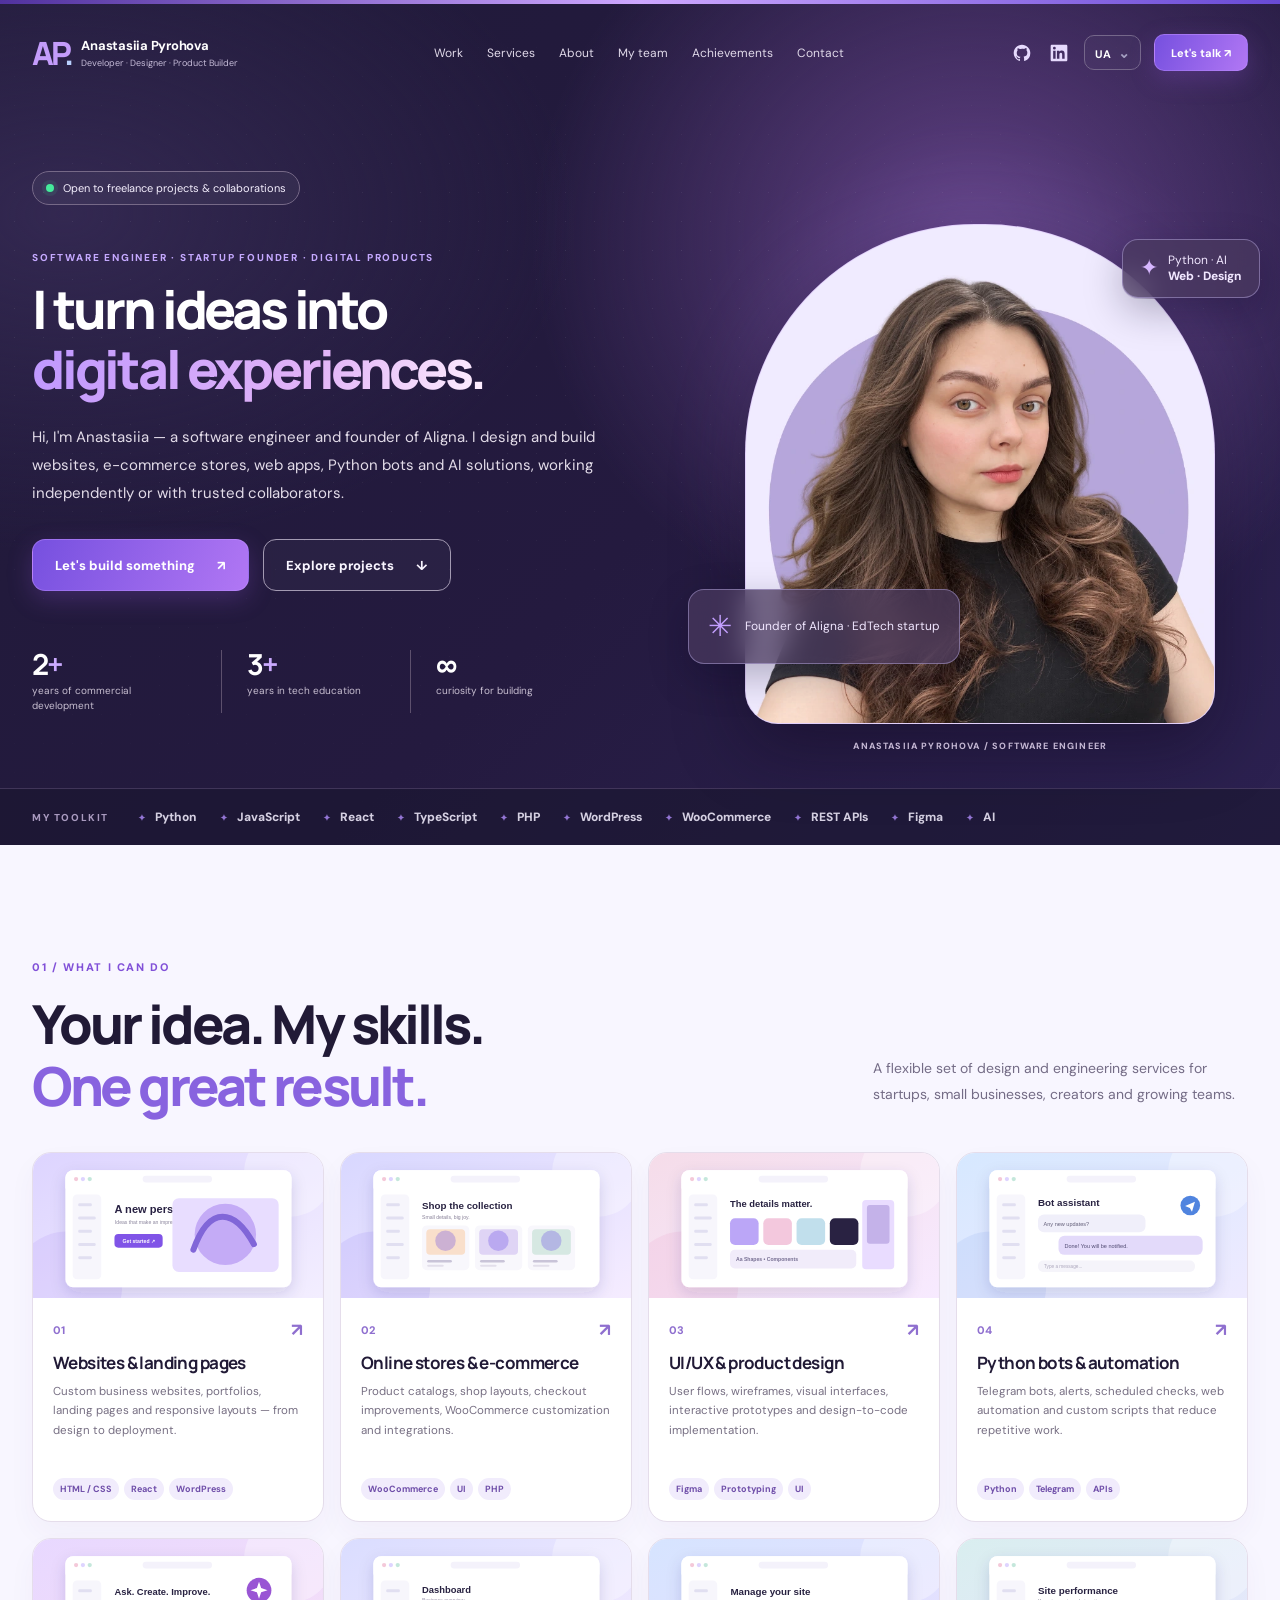
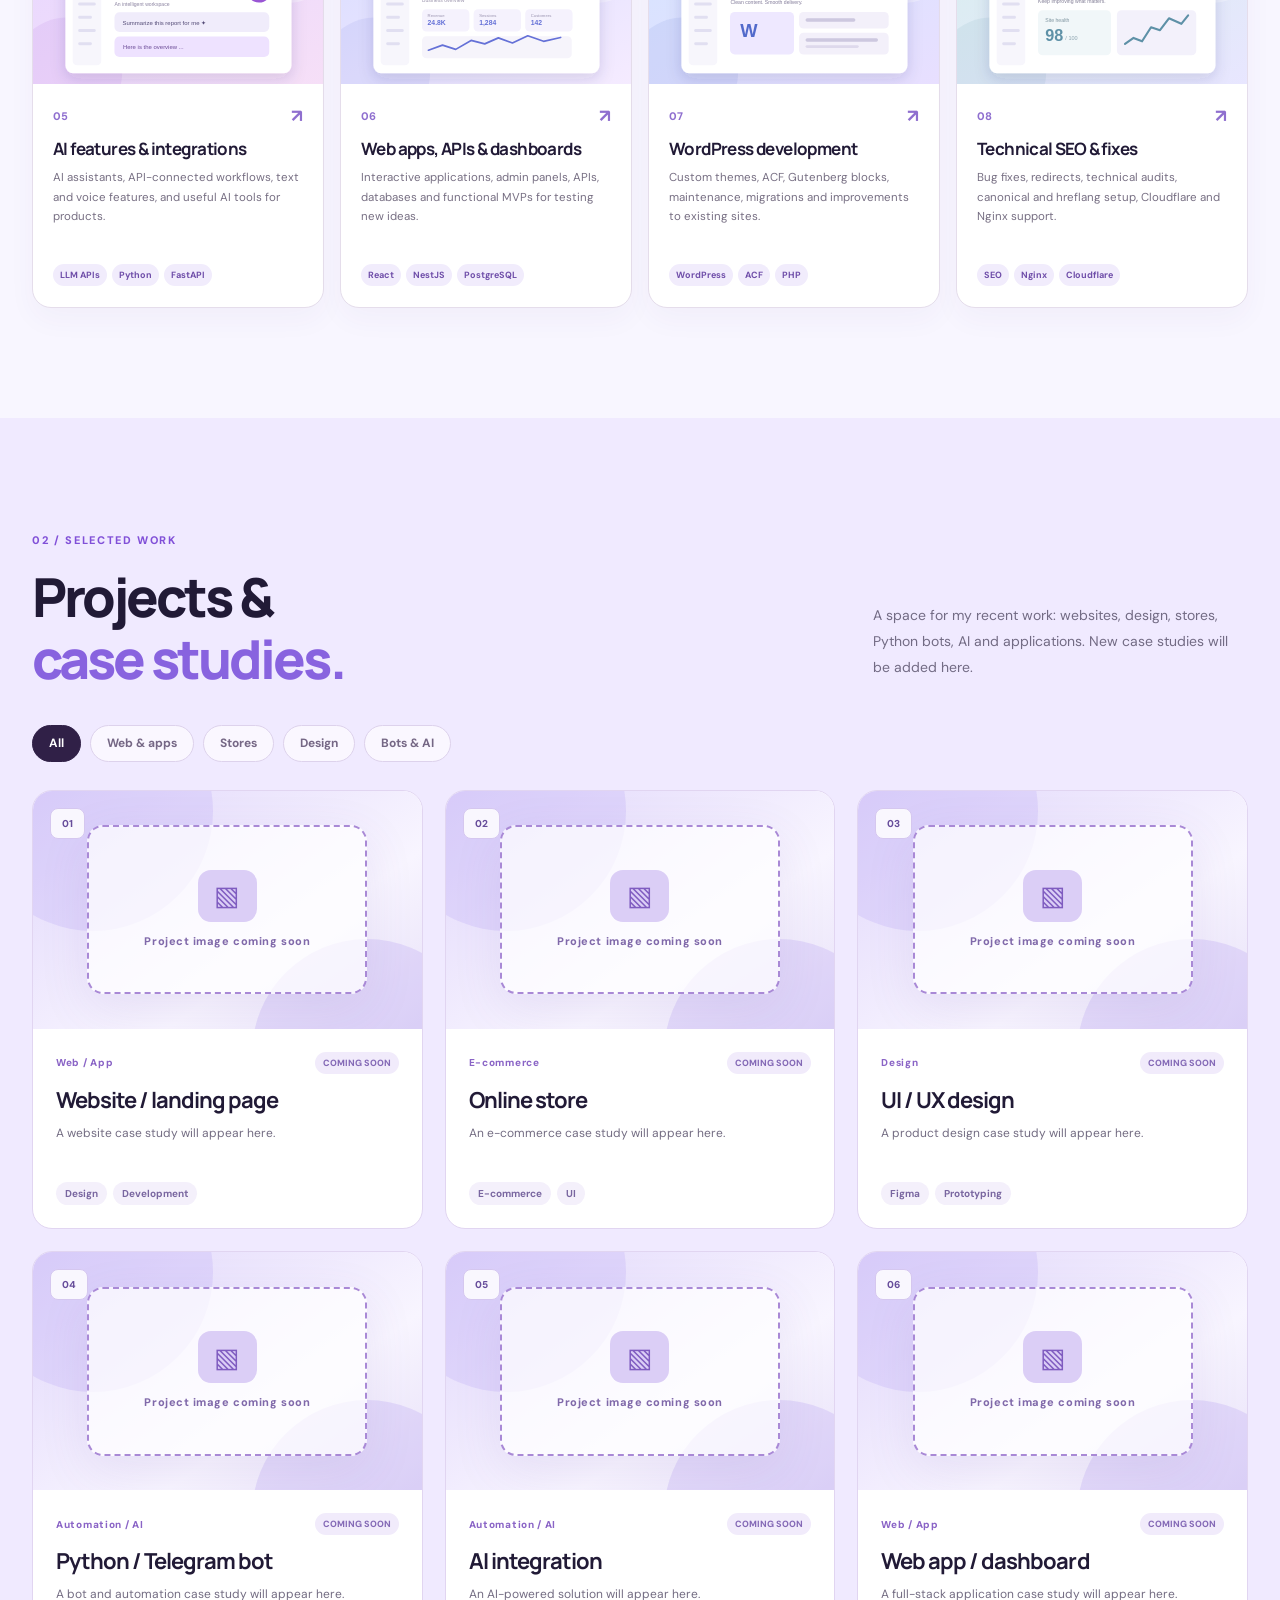
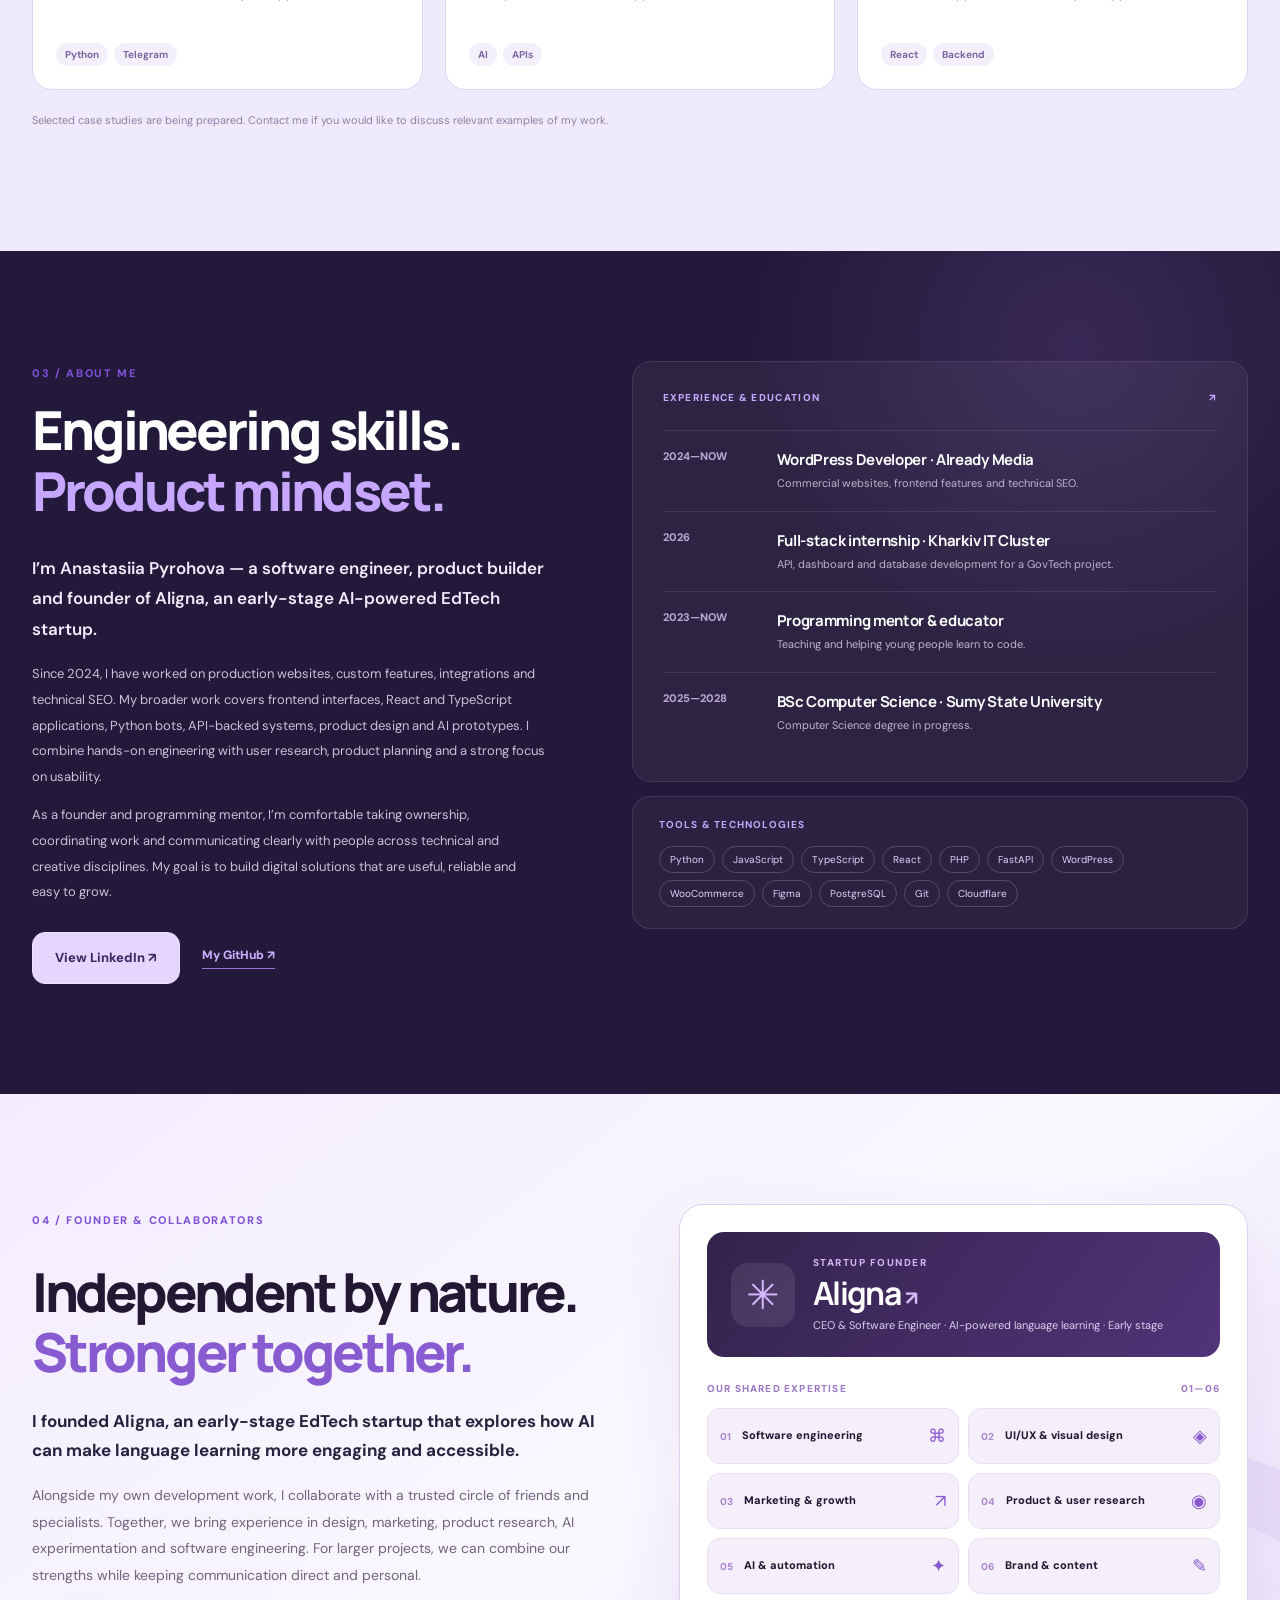
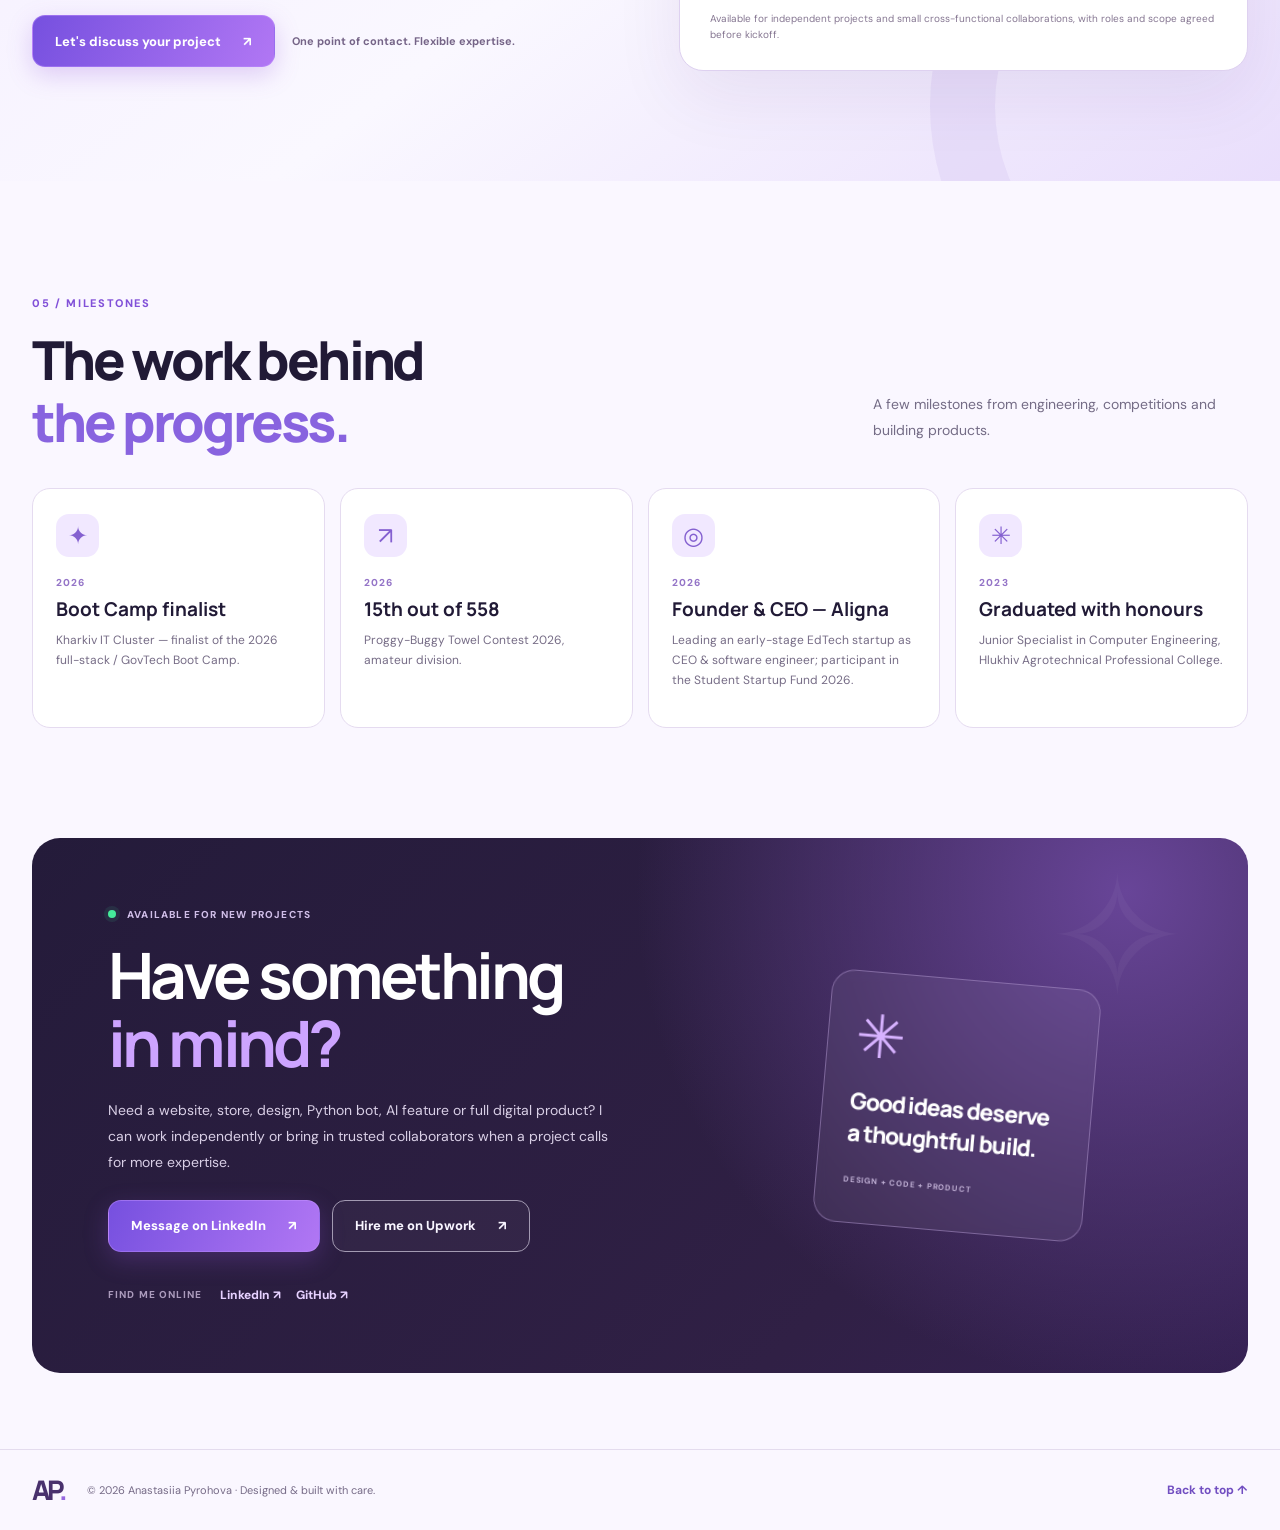
==== commit f4c80ce6: "Add files via upload" ====
--- a/index.html
+++ b/index.html
@@ -1,191 +1,129 @@
-<!doctype html>
+<!DOCTYPE html>
+
 <html lang="en">
 <head>
-  <meta charset="utf-8" />
-  <meta name="viewport" content="width=device-width, initial-scale=1" />
-  <meta name="theme-color" content="#0b1020" />
-  <meta name="description" content="Anastasiia Pyrohova is a WordPress and Full-Stack Developer helping businesses build responsive websites, solve technical SEO problems, and launch digital products." />
-  <meta property="og:type" content="website" />
-  <meta property="og:title" content="Anastasiia Pyrohova — WordPress & Full-Stack Developer" />
-  <meta property="og:description" content="Thoughtfully designed, technically strong websites and digital products." />
-  <meta property="og:image" content="og-cover.png" />
-  <link rel="icon" href="favicon.svg" type="image/svg+xml" />
-  <link rel="preconnect" href="https://fonts.googleapis.com" />
-  <link rel="preconnect" href="https://fonts.gstatic.com" crossorigin />
-  <link href="https://fonts.googleapis.com/css2?family=DM+Sans:wght@400;500;600;700&family=Space+Grotesk:wght@400;500;600;700&display=swap" rel="stylesheet" />
-  <link rel="stylesheet" href="styles.css" />
-  <script defer src="site-config.js"></script>
-  <script defer src="app.js"></script>
-  <title>Anastasiia Pyrohova — WordPress & Full-Stack Developer</title>
-</head>
+<meta charset="utf-8"/>
+<meta content="width=device-width, initial-scale=1.0" name="viewport"/>
+<meta content="#201a39" name="theme-color"/>
+<meta content="Anastasiia Pyrohova is a software developer building websites, online stores, UI/UX designs, Python bots, AI integrations and full-stack applications." name="description"/>
+<meta content="Anastasiia Pyrohova — Developer, Designer &amp; Product Builder" property="og:title"/>
+<meta content="Websites, e-commerce, Python bots, UI/UX design, AI and web applications — thoughtful digital solutions from idea to launch." property="og:description"/>
+<meta content="website" property="og:type"/>
+<meta content="https://nastia-pyrohova.github.io/assets/og-cover.png" property="og:image"/>
+<link href="assets/favicon.svg" rel="icon" type="image/svg+xml"/>
+<link href="https://fonts.googleapis.com" rel="preconnect"/>
+<link crossorigin="" href="https://fonts.gstatic.com" rel="preconnect"/>
+<link href="https://fonts.googleapis.com/css2?family=DM+Sans:wght@400;500;600;700;800&amp;family=Manrope:wght@400;500;600;700;800&amp;display=swap" rel="stylesheet"/>
+<link href="styles.css" rel="stylesheet"/>
+<script defer="" src="site-config.js"></script>
+<script defer="" src="projects.js"></script>
+<script defer="" src="script.js"></script>
+<title>Anastasiia Pyrohova — Software Developer &amp; Designer</title>
+<link href="https://nastia-pyrohova.github.io/" rel="canonical"/><meta content="https://nastia-pyrohova.github.io/" property="og:url"/></head>
 <body>
-  <div class="site-background" aria-hidden="true"></div>
-  <div class="announcement">
-    <span class="live-dot" aria-hidden="true"></span>
-    <span data-i18n="announcement">Available for freelance projects & collaborations</span>
-    <a href="#contact" data-i18n="announcementCta">Let's connect <span aria-hidden="true">↗</span></a>
-  </div>
-
-  <header class="site-header" id="top">
-    <div class="container header-inner">
-      <a href="#top" class="brand" aria-label="Anastasiia Pyrohova — home">
-        <span class="brand-mark">AP<span>.</span></span>
-        <span class="brand-name">anastasiia<span class="brand-break">pyrohova</span></span>
-      </a>
-      <nav class="desktop-nav" aria-label="Main navigation">
-        <a href="#work" data-i18n="navWork">Work</a>
-        <a href="#services" data-i18n="navServices">Services</a>
-        <a href="#about" data-i18n="navAbout">About</a>
-        <a href="#contact" data-i18n="navContact">Contact</a>
-      </nav>
-      <div class="header-actions">
-        <button class="language-switch" id="language-switch" type="button" aria-label="Switch language to Ukrainian"><span id="language-label">UA</span><span aria-hidden="true">↗</span></button>
-        <a class="button button-small button-outline header-hire" href="#contact"><span data-i18n="navHire">Hire me</span><span aria-hidden="true">↗</span></a>
-        <button class="menu-toggle" id="menu-toggle" type="button" aria-controls="mobile-nav" aria-expanded="false" aria-label="Open menu">
-          <span></span><span></span>
-        </button>
-      </div>
-    </div>
-    <nav class="mobile-nav" id="mobile-nav" aria-label="Mobile navigation" hidden>
-      <a href="#work" data-i18n="navWork">Work</a>
-      <a href="#services" data-i18n="navServices">Services</a>
-      <a href="#about" data-i18n="navAbout">About</a>
-      <a href="#contact" data-i18n="navContact">Contact</a>
-    </nav>
-  </header>
-
-  <main>
-    <section class="hero container" aria-labelledby="hero-title">
-      <div class="hero-copy">
-        <div class="eyebrow"><span class="eyebrow-line"></span><span data-i18n="heroEyebrow">DEVELOPER WITH A PRODUCT MINDSET</span></div>
-        <h1 id="hero-title"><span data-i18n="heroTitle1">Beautiful on screen.</span><br/><span class="gradient-text" data-i18n="heroTitle2">Solid under the hood.</span></h1>
-        <p class="hero-intro"><span data-i18n="heroIntroLead">Hi, I’m Anastasiia.</span> <span data-i18n="heroIntro">I build and improve WordPress websites, modern frontends, and API-powered products — turning complicated technical problems into clean, practical solutions.</span></p>
-        <div class="hero-buttons">
-          <a href="#contact" class="button button-primary"><span data-i18n="heroPrimary">Let's build something</span><span class="button-arrow" aria-hidden="true">↗</span></a>
-          <a href="#work" class="button button-quiet"><span data-i18n="heroSecondary">Explore my work</span><span aria-hidden="true">↓</span></a>
-        </div>
-        <div class="hero-proof">
-          <div class="proof-item"><strong>2<span>+</span></strong><span data-i18n="proof1">years in commercial web development</span></div>
-          <div class="proof-separator"></div>
-          <div class="proof-item"><strong>3<span>+</span></strong><span data-i18n="proof2">years of building & teaching code</span></div>
-          <div class="proof-separator"></div>
-          <div class="proof-item"><strong>100<span>%</span></strong><span data-i18n="proof3">remote-friendly collaboration</span></div>
-        </div>
-      </div>
-      <div class="hero-art" aria-label="Illustration of a developer workspace">
-        <div class="orb orb-one" aria-hidden="true"></div><div class="orb orb-two" aria-hidden="true"></div>
-        <div class="hero-window">
-          <div class="window-top"><span class="window-dots"><i></i><i></i><i></i></span><span class="window-title">workspace / portfolio</span><span class="window-code">&lt;/&gt;</span></div>
-          <div class="window-body">
-            <div class="visual-kicker"><span class="status-dot"></span> <span data-i18n="artKicker">CURRENTLY CREATING</span></div>
-            <div class="visual-heading" data-i18n="artTitle">Ideas into<br/><em>real products.</em></div>
-            <div class="visual-blurb" data-i18n="artBlurb">From first wireframe to working experience.</div>
-            <div class="visual-lines"><span></span><span></span><span></span></div>
-            <div class="art-separator"></div>
-            <div class="stack-heading" data-i18n="artStack">TOOLS I WORK WITH</div>
-            <div class="stack-chips"><span>WordPress</span><span>TypeScript</span><span>React</span><span>PHP</span><span>Python</span></div>
-          </div>
-        </div>
-        <div class="float-card floating-top"><span class="float-icon">✳</span><span><strong data-i18n="floatTop">Product thinking</strong><small data-i18n="floatTopSub">Built around your goals</small></span></div>
-        <div class="float-card floating-bottom"><span class="float-icon green">↗</span><span><strong data-i18n="floatBottom">Clean delivery</strong><small data-i18n="floatBottomSub">Details matter</small></span></div>
-      </div>
-      <div class="hero-scroll"><span data-i18n="scroll">SCROLL TO EXPLORE</span><span aria-hidden="true">↓</span></div>
-    </section>
-
-    <section class="capability-bar" aria-label="Technology expertise">
-      <div class="container capability-inner">
-        <span data-i18n="skillsLabel">TECH I USE</span><div class="capability-separator"></div>
-        <div class="capabilities"><span>WordPress</span><span>WooCommerce</span><span>React</span><span>TypeScript</span><span>Next.js</span><span>PHP</span><span>REST APIs</span><span>PostgreSQL</span></div>
-      </div>
-    </section>
-
-    <section class="section work-section container" id="work" aria-labelledby="work-title">
-      <div class="section-top reveal">
-        <div><div class="section-kicker"><span>01 / </span><span data-i18n="workKicker">SELECTED WORK</span></div><h2 id="work-title" data-i18n="workTitle">Projects with purpose<span class="accent-period">.</span></h2></div>
-        <p class="section-description" data-i18n="workDescription">A mix of professional experience, independent builds, and products in progress. Every project is labeled honestly.</p>
-      </div>
-      <div class="filter-bar" role="group" aria-label="Filter projects">
-        <button class="filter active" type="button" data-filter="all" aria-pressed="true" data-i18n="filterAll">All projects <span>06</span></button>
-        <button class="filter" type="button" data-filter="wordpress" aria-pressed="false" data-i18n="filterWordPress">WordPress</button>
-        <button class="filter" type="button" data-filter="apps" aria-pressed="false" data-i18n="filterApps">Apps & products</button>
-      </div>
-      <div class="project-grid" id="project-grid">
-        <article class="project-card project-featured reveal" data-category="wordpress">
-          <div class="project-art art-wordpress">
-            <div class="site-mockup">
-              <div class="site-mockup-nav"><span class="mock-brand">W<span>.</span></span><span class="mock-lines">━━━ &nbsp; ━━━ &nbsp; ━━━</span><span class="mock-square">↗</span></div>
-              <div class="mock-main"><div><span class="mock-sub">WEB ENGINEERING</span><span class="mock-title">Better.<br/>Faster.<br/><i>Smarter.</i></span><span class="mock-button">DISCOVER MORE &nbsp; ↗</span></div><div class="mock-shape"><span></span></div></div>
-            </div>
-            <div class="project-art-label">WORDPRESS / SEO / PHP</div>
-          </div>
-          <div class="project-content"><div class="project-meta"><span data-i18n="project1Type">PROFESSIONAL WORK</span><span>01</span></div><h3 data-i18n="project1Title">WordPress development & technical SEO</h3><p data-i18n="project1Desc">Production website improvements: custom WordPress features, SEO-friendly URL structures, redirects, canonical and hreflang setup, and performance-focused fixes. Client details kept private.</p><div class="project-tags"><span>WordPress</span><span>PHP</span><span>Technical SEO</span><span>Nginx</span></div></div>
-        </article>
-        <article class="project-card project-featured reveal" data-category="apps">
-          <div class="project-art art-aligna">
-            <div class="toy-orbit"><span class="orbit-a"></span><span class="orbit-b"></span><span class="orbit-c"></span></div>
-            <div class="aligna-logo">aligna<span>✳</span></div>
-            <div class="aligna-drawing"><div class="toy-ear left"></div><div class="toy-ear right"></div><div class="toy-head"><span class="eye one"></span><span class="eye two"></span><span class="toy-nose"></span></div><div class="toy-body"></div></div>
-            <div class="bubble bubble-left">Hello! 👋</div><div class="bubble bubble-right">Bonjour!</div>
-            <div class="project-art-label" data-i18n="project2Art">AI + LANGUAGE LEARNING</div>
-          </div>
-          <div class="project-content"><div class="project-meta"><span data-i18n="project2Type">STARTUP · PROTOTYPE</span><span>02</span></div><h3 data-i18n="project2Title">Aligna — AI-powered learning companion</h3><p data-i18n="project2Desc">Co-building an early-stage EdTech product: a screen-free conversational toy for language practice with a voice module, backend prototype, and parent-facing web application.</p><div class="project-tags"><span>FastAPI</span><span>AI APIs</span><span>Product</span><span>EdTech</span></div></div>
-        </article>
-        <article class="project-card reveal" data-category="apps">
-          <div class="project-art art-fintrack"><div class="finance-mock"><div class="finance-top"><span>FinTrack<span class="mini-dot">.</span></span><span>⌁</span></div><span class="finance-label">Total balance</span><strong>$24,850<span>.00</span></strong><div class="chart-line"><svg viewBox="0 0 330 92" preserveAspectRatio="none" aria-hidden="true"><path d="M2 78 C42 65,48 81,85 48 S145 72,174 41 S223 50,252 17 S299 32,328 8" fill="none" stroke="#80f1c0" stroke-width="4" stroke-linecap="round"/></svg></div><div class="finance-bottom"><span>↑ Income</span><span>↘ Expenses</span></div></div></div>
-          <div class="project-content"><div class="project-meta"><span data-i18n="project3Type">PERSONAL PROJECT</span><span>03</span></div><h3 data-i18n="project3Title">FinTrack — personal finance app</h3><p data-i18n="project3Desc">A finance-tracking interface built to practice typed React architecture, styling, and backend-connected workflows.</p><div class="project-tags"><span>React</span><span>TypeScript</span><span>Firebase</span></div></div>
-        </article>
-        <article class="project-card reveal" data-category="apps">
-          <div class="project-art art-cpi"><div class="dashboard-mock"><div class="dash-rail"><span>⌘</span><i></i><i></i><i></i></div><div class="dash-main"><div class="dash-header"><span>Analytics Overview</span><span>● ● ●</span></div><div class="dash-metrics"><span><i>Active data</i><b>1,284</b></span><span><i>Records</i><b>8,412</b></span></div><div class="dash-chart"><span style="height:42%"></span><span style="height:56%"></span><span style="height:44%"></span><span style="height:72%"></span><span style="height:63%"></span><span style="height:83%"></span><span style="height:96%"></span><span style="height:77%"></span></div></div></div></div>
-          <div class="project-content"><div class="project-meta"><span data-i18n="project4Type">ENGINEERING INTERNSHIP</span><span>04</span></div><h3 data-i18n="project4Title">CPI API & dashboard</h3><p data-i18n="project4Desc">Full-stack internship work involving an API and dashboard with structured data, frontend views, and a PostgreSQL-backed service.</p><div class="project-tags"><span>NestJS</span><span>Next.js</span><span>PostgreSQL</span></div></div>
-        </article>
-        <article class="project-card reveal" data-category="wordpress">
-          <div class="project-art art-seo"><div class="seo-panel"><div class="seo-top"><span class="seo-mark">◈</span> site health <span class="seo-ok">● Configured</span></div><div class="seo-rows"><div><span>301</span><span>Redirect mapping</span><b>↗</b></div><div><span>&lt;/&gt;</span><span>Canonical tags</span><b>✓</b></div><div><span>🌐</span><span>Multilingual SEO</span><b>✓</b></div></div></div></div>
-          <div class="project-content"><div class="project-meta"><span data-i18n="project5Type">PROFESSIONAL WORK</span><span>05</span></div><h3 data-i18n="project5Title">Complex website migrations & SEO fixes</h3><p data-i18n="project5Desc">Practical engineering for live sites: redirects, multilingual technical SEO, indexing logic, Cloudflare and Nginx configuration.</p><div class="project-tags"><span>Nginx</span><span>Cloudflare</span><span>SEO</span></div></div>
-        </article>
-        <article class="project-card reveal" data-category="apps">
-          <div class="project-art art-habit"><div class="habit-panel"><div class="habit-heading">habit<span>tracker.</span><span class="habit-date">NOV / 2026</span></div><div class="habit-week"><span>M</span><span>T</span><span>W</span><span>T</span><span>F</span><span>S</span><span>S</span></div><div class="habit-checks"><span>✓</span><span>✓</span><span>✓</span><span>✓</span><span>✓</span><span></span><span></span></div><div class="habit-bottom">Keep showing up. <span>↗</span></div></div></div>
-          <div class="project-content"><div class="project-meta"><span data-i18n="project6Type">PERSONAL PROJECT</span><span>06</span></div><h3 data-i18n="project6Title">Habit Tracker — JavaScript app</h3><p data-i18n="project6Desc">A browser-based habit tracker built with vanilla JavaScript, object-oriented patterns, and local storage.</p><div class="project-tags"><span>JavaScript</span><span>OOP</span><span>LocalStorage</span></div></div>
-        </article>
-      </div>
-      <p class="work-note" data-i18n="workNote">Visuals are illustrative mockups; project descriptions reflect actual roles and development stages.</p>
-    </section>
-
-    <section class="section services-section" id="services" aria-labelledby="services-title"><div class="container">
-      <div class="section-top reveal"><div><div class="section-kicker"><span>02 / </span><span data-i18n="servicesKicker">WHAT I CAN DO FOR YOU</span></div><h2 id="services-title" data-i18n="servicesTitle">The right skills for your next step<span class="accent-period">.</span></h2></div><p class="section-description" data-i18n="servicesDescription">Whether you need a quick fix or a new build, I focus on what will help your business move forward.</p></div>
-      <div class="services-grid">
-        <article class="service-card reveal"><div class="service-icon">◩</div><div class="service-number">01</div><h3 data-i18n="service1Title">WordPress & WooCommerce</h3><p data-i18n="service1Desc">Custom themes, ACF, Gutenberg, responsive layouts, WooCommerce functionality, and ongoing website improvements.</p><div class="service-foot">WordPress · PHP · ACF <span>↗</span></div></article>
-        <article class="service-card reveal"><div class="service-icon">⌁</div><div class="service-number">02</div><h3 data-i18n="service2Title">Website fixes & technical SEO</h3><p data-i18n="service2Desc">Redirects, canonical and hreflang tags, site migrations, schema markup, performance investigation, and bug fixing.</p><div class="service-foot">Nginx · Cloudflare · SEO <span>↗</span></div></article>
-        <article class="service-card reveal"><div class="service-icon">⌘</div><div class="service-number">03</div><h3 data-i18n="service3Title">Frontend development</h3><p data-i18n="service3Desc">Fast, responsive interfaces and UI implementation with semantic HTML, CSS, JavaScript, React, and TypeScript.</p><div class="service-foot">React · TypeScript · CSS <span>↗</span></div></article>
-        <article class="service-card reveal"><div class="service-icon">✳</div><div class="service-number">04</div><h3 data-i18n="service4Title">MVPs, APIs & dashboards</h3><p data-i18n="service4Desc">Early product prototypes, API integrations, backend-connected dashboards, and practical AI-powered web experiences.</p><div class="service-foot">APIs · Python · PostgreSQL <span>↗</span></div></article>
-      </div>
-    </div></section>
-
-    <section class="section about-section container" id="about" aria-labelledby="about-title">
-      <div class="about-visual reveal"><div class="about-grid-lines"></div><div class="about-monogram">A<span>✳</span>P</div><div class="about-visual-bottom"><span data-i18n="aboutArtTop">CURIOSITY + CRAFT</span><span data-i18n="aboutArtBottom">Every detail has a purpose.</span></div></div>
-      <div class="about-copy reveal"><div class="section-kicker"><span>03 / </span><span data-i18n="aboutKicker">A LITTLE ABOUT ME</span></div><h2 id="about-title" data-i18n="aboutTitle">More than just writing code<span class="accent-period">.</span></h2><p class="about-lead" data-i18n="aboutLead">I’m Anastasiia Pyrohova, a Ukrainian software developer with hands-on commercial WordPress experience and a growing focus on full-stack products.</p><p data-i18n="aboutBody">I work at the intersection of engineering and product thinking. Alongside client-facing website work, I build independent applications, contribute to an early-stage EdTech startup, mentor young programmers, and study Computer Science at Sumy State University.</p>
-        <div class="timeline"><div class="timeline-item"><span>2024—NOW</span><div><strong data-i18n="timeline1Title">WordPress Developer</strong><small data-i18n="timeline1Sub">Commercial websites & technical SEO</small></div></div><div class="timeline-item"><span>2026</span><div><strong data-i18n="timeline2Title">Full-Stack Engineering Internship</strong><small data-i18n="timeline2Sub">NestJS, Next.js & PostgreSQL</small></div></div><div class="timeline-item"><span>2025—2028</span><div><strong data-i18n="timeline3Title">BSc in Computer Science</strong><small data-i18n="timeline3Sub">Sumy State University · in progress</small></div></div></div>
-        <a class="text-link" href="#contact"><span data-i18n="aboutCta">Let's discuss your idea</span><span aria-hidden="true">↗</span></a>
-      </div>
-    </section>
-
-    <section class="section process-section"><div class="container"><div class="section-top reveal"><div><div class="section-kicker"><span>04 / </span><span data-i18n="processKicker">HOW WE WORK</span></div><h2 data-i18n="processTitle">Simple process. Clear progress<span class="accent-period">.</span></h2></div><p class="section-description" data-i18n="processDescription">No unnecessary complexity — just a collaborative path from problem to a finished solution.</p></div><div class="process-grid"><div class="process-step reveal"><span class="process-num">01</span><div class="process-line"><span></span></div><h3 data-i18n="process1Title">Understand</h3><p data-i18n="process1Desc">We clarify the goal, audience, scope, budget, and what success looks like.</p></div><div class="process-step reveal"><span class="process-num">02</span><div class="process-line"><span></span></div><h3 data-i18n="process2Title">Build</h3><p data-i18n="process2Desc">I implement the solution, communicate updates, and refine the important details.</p></div><div class="process-step reveal"><span class="process-num">03</span><div class="process-line"><span></span></div><h3 data-i18n="process3Title">Launch</h3><p data-i18n="process3Desc">We review the result, fix remaining issues, and prepare a smooth handoff.</p></div></div></div></section>
-
-    <section class="section contact-section container" id="contact" aria-labelledby="contact-title">
-      <div class="contact-glow" aria-hidden="true"></div>
-      <div class="contact-intro reveal"><div class="section-kicker"><span>05 / </span><span data-i18n="contactKicker">LET'S TALK</span></div><h2 id="contact-title"><span data-i18n="contactTitle1">Have something</span><br/><span class="gradient-text" data-i18n="contactTitle2">in mind?</span></h2><p data-i18n="contactDescription">Tell me about your website, idea, or problem. I’d love to hear what you're working on and see how I can help.</p><div class="contact-socials"><a data-profile="upwork" hidden target="_blank" rel="noopener noreferrer">Upwork ↗</a><a data-profile="linkedin" hidden target="_blank" rel="noopener noreferrer">LinkedIn ↗</a><a data-profile="github" hidden target="_blank" rel="noopener noreferrer">GitHub ↗</a><a data-profile="email" hidden><span data-i18n="emailLink">Email me</span> ↗</a></div></div>
-      <form class="contact-form reveal" name="portfolio-contact" method="POST" data-netlify="true" netlify-honeypot="bot-field" action="/thanks.html">
-        <input type="hidden" name="form-name" value="portfolio-contact" />
-        <p class="visually-hidden"><label>Don't fill this in: <input name="bot-field" /></label></p>
-        <div class="form-header"><span class="live-dot" aria-hidden="true"></span><span data-i18n="formHeading">NEW PROJECT INQUIRY</span></div>
-        <div class="form-row"><label for="client-name" data-i18n="formName">Your name</label><input id="client-name" type="text" name="name" autocomplete="name" minlength="2" maxlength="100" placeholder="Jane Smith" required /></div>
-        <div class="form-row"><label for="client-email" data-i18n="formEmail">Email address</label><input id="client-email" type="email" name="email" autocomplete="email" maxlength="200" placeholder="jane@company.com" required /></div>
-        <div class="form-row"><label for="client-service" data-i18n="formService">What do you need?</label><select name="service" id="client-service" required><option value="" data-i18n="formSelect">Choose a service</option><option value="wordpress" data-i18n="formOption1">WordPress / WooCommerce</option><option value="fixes" data-i18n="formOption2">Website fixes / SEO</option><option value="frontend" data-i18n="formOption3">Frontend development</option><option value="product" data-i18n="formOption4">MVP / API / dashboard</option><option value="other" data-i18n="formOption5">Something else</option></select></div>
-        <div class="form-row"><label for="client-message" data-i18n="formMessage">Tell me a little about your project</label><textarea id="client-message" name="message" rows="4" minlength="10" maxlength="5000" placeholder="A short description, deadline, and budget if you have one..." required></textarea></div>
-        <button class="button button-primary form-submit" type="submit"><span data-i18n="formSubmit">Send project inquiry</span><span aria-hidden="true">↗</span></button>
-        <p class="form-disclaimer" data-i18n="formDisclaimer">This form delivers messages when the site is deployed on Netlify. No tracking scripts or analytics are included.</p>
-      </form>
-    </section>
-  </main>
-  <footer class="footer"><div class="container footer-inner"><a class="footer-brand" href="#top">AP<span>.</span></a><p>© <span id="year">2026</span> Anastasiia Pyrohova. <span data-i18n="footerMade">Built with care and curiosity.</span></p><a href="#top" class="back-top"><span data-i18n="backTop">Back to top</span> ↑</a></div></footer>
+<a class="skip-link" href="#main">Skip to content</a>
+<div class="top-accent"></div>
+<div class="dark-top" id="top">
+<header class="site-header wrap">
+<a aria-label="Anastasiia Pyrohova, home" class="brand" href="#top">
+<span class="brand-symbol">AP<span>.</span></span>
+<span class="brand-meta"><b>Anastasiia Pyrohova</b><small data-i18n="brandSubtitle">Developer · Designer · Product Builder</small></span>
+</a>
+<nav aria-label="Primary navigation" class="nav desktop-nav">
+<a data-i18n="navWork" href="#work">Work</a><a data-i18n="navServices" href="#services">Services</a><a data-i18n="navAbout" href="#about">About</a><a data-i18n="navTeam" href="#team">My team</a><a data-i18n="navWins" href="#achievements">Achievements</a><a data-i18n="navContact" href="#contact">Contact</a>
+</nav>
+<div class="header-right">
+<a aria-label="GitHub" class="social-icon desktop-social github-link" href="https://github.com/Nastia-Pyrohova" rel="noopener noreferrer" target="_blank"><svg aria-hidden="true" viewbox="0 0 24 24"><path d="M12 2C6.48 2 2 6.48 2 12c0 4.42 2.87 8.17 6.84 9.49.5.09.68-.21.68-.48v-1.68c-2.78.6-3.37-1.18-3.37-1.18-.45-1.15-1.11-1.46-1.11-1.46-.91-.62.07-.61.07-.61 1.01.07 1.54 1.04 1.54 1.04.9 1.53 2.37 1.09 2.95.83.09-.65.35-1.09.64-1.34-2.22-.25-4.55-1.11-4.55-4.94 0-1.09.39-1.99 1.03-2.69-.1-.25-.45-1.28.1-2.66 0 0 .84-.27 2.75 1.03A9.62 9.62 0 0 1 12 6.8c.85 0 1.71.11 2.51.34 1.91-1.3 2.75-1.03 2.75-1.03.55 1.38.2 2.41.1 2.66.64.7 1.03 1.6 1.03 2.69 0 3.84-2.34 4.68-4.57 4.93.36.31.68.92.68 1.85v2.77c0 .27.18.58.69.48A10.01 10.01 0 0 0 22 12c0-5.52-4.48-10-10-10Z" fill="currentColor"></path></svg></a>
+<a aria-label="LinkedIn" class="social-icon desktop-social linkedin-link" href="https://www.linkedin.com/in/anastasiia-pyrohova/" rel="noopener noreferrer" target="_blank"><svg aria-hidden="true" viewbox="0 0 24 24"><path d="M20.45 2H3.55C2.69 2 2 2.68 2 3.52v16.96c0 .84.69 1.52 1.55 1.52h16.9c.86 0 1.55-.68 1.55-1.52V3.52c0-.84-.69-1.52-1.55-1.52ZM7.93 18.75H4.98V9.2h2.95v9.55ZM6.45 7.9a1.7 1.7 0 1 1 0-3.4 1.7 1.7 0 0 1 0 3.4ZM18.75 18.75H15.8V14.1c0-1.11-.02-2.53-1.54-2.53-1.54 0-1.78 1.2-1.78 2.45v4.73H9.53V9.2h2.83v1.3h.04c.39-.74 1.36-1.53 2.79-1.53 2.98 0 3.56 1.97 3.56 4.54v5.24Z" fill="currentColor"></path></svg></a>
+<button aria-label="Switch language" class="lang-toggle" id="lang-toggle" type="button">UA <span>⌄</span></button>
+<a class="button button-compact button-primary header-cta" data-i18n="navHire" href="#contact">Let's talk ↗</a>
+<button aria-controls="mobile-nav" aria-expanded="false" aria-label="Open navigation" class="menu-toggle" id="menu-toggle" type="button"><span></span><span></span></button>
+</div>
+</header>
+<nav aria-label="Mobile navigation" class="mobile-nav wrap" hidden="" id="mobile-nav">
+<a data-i18n="navWork" href="#work">Work</a><a data-i18n="navServices" href="#services">Services</a><a data-i18n="navAbout" href="#about">About</a><a data-i18n="navTeam" href="#team">My team</a><a data-i18n="navWins" href="#achievements">Achievements</a><a data-i18n="navContact" href="#contact">Contact</a>
+</nav>
+<main id="main">
+<section aria-labelledby="hero-title" class="hero wrap">
+<div class="hero-copy">
+<div class="availability"><span class="live-dot"></span><span data-i18n="availability">Open to freelance projects &amp; collaborations</span></div>
+<p class="hero-overline" data-i18n="heroOverline">SOFTWARE ENGINEER · STARTUP FOUNDER · DIGITAL PRODUCTS</p>
+<h1 id="hero-title"><span data-i18n="heroTitle1">I turn ideas into</span><br/><span class="gradient-title" data-i18n="heroTitle2">digital experiences.</span></h1>
+<p class="hero-lead" data-i18n="heroLead">Hi, I'm Anastasiia — a software engineer and founder of Aligna. I design and build websites, e-commerce stores, web apps, Python bots and AI solutions, working independently or with trusted collaborators.</p>
+<div class="hero-actions"><a class="button button-primary" href="#contact"><span data-i18n="heroCta">Let's build something</span><span aria-hidden="true">↗</span></a><a class="button button-outline" href="#work"><span data-i18n="heroSecondary">Explore projects</span><span aria-hidden="true">↓</span></a></div>
+<div class="hero-proof"><div><b>2<span>+</span></b><span data-i18n="heroMetric1">years of commercial development</span></div><div><b>3<span>+</span></b><span data-i18n="heroMetric2">years in tech education</span></div><div><b>∞</b><span data-i18n="heroMetric3">curiosity for building</span></div></div>
+</div>
+<div class="hero-image-col">
+<div class="hero-image-glow"></div>
+<div class="hero-image-frame"><img alt="Portrait of Anastasiia Pyrohova" fetchpriority="high" height="800" src="assets/anastasiia-portrait.webp" width="800"/></div>
+<div class="hero-sticker sticker-top"><span class="sticker-mark">✦</span><span>Python · AI<br/><b>Web · Design</b></span></div>
+<div class="hero-sticker sticker-bottom"><span class="small-spark">✳</span><span data-i18n="heroSticker">Founder of Aligna · EdTech startup</span></div>
+<div class="photo-caption" data-i18n="photoCaption">ANASTASIIA PYROHOVA / SOFTWARE ENGINEER</div>
+</div>
+</section>
+<div aria-label="Technologies and specialties" class="tech-ticker"><div class="wrap tech-ticker-inner"><span class="ticker-label" data-i18n="stackLabel">MY TOOLKIT</span><div class="ticker-items"><span>Python</span><span>JavaScript</span><span>React</span><span>TypeScript</span><span>PHP</span><span>WordPress</span><span>WooCommerce</span><span>REST APIs</span><span>Figma</span><span>AI</span></div></div></div>
+</main></div>
+<section aria-labelledby="services-title" class="section section-light services-section" id="services">
+<div class="wrap">
+<div class="section-heading"><div><span class="section-index" data-i18n="servicesIndex">01 / WHAT I CAN DO</span><h2 data-i18n="servicesTitle" id="services-title">Your idea. My skills.<br/><em>One great result.</em></h2></div><p data-i18n="servicesLead">A flexible set of design and engineering services for startups, small businesses, creators and growing teams.</p></div>
+<div class="services-grid">
+<article class="service-card"><img alt="Illustration of a modern website interface" loading="lazy" src="assets/services/websites.svg"/><div class="service-body"><div class="service-num">01 <span>↗</span></div><h3 data-i18n="s1Title">Websites &amp; landing pages</h3><p data-i18n="s1Desc">Custom business websites, portfolios, landing pages and responsive layouts — from design to deployment.</p><div class="mini-tags"><span>HTML / CSS</span><span>React</span><span>WordPress</span></div></div></article>
+<article class="service-card"><img alt="Illustration of an online shop" loading="lazy" src="assets/services/ecommerce.svg"/><div class="service-body"><div class="service-num">02 <span>↗</span></div><h3 data-i18n="s2Title">Online stores &amp; e-commerce</h3><p data-i18n="s2Desc">Product catalogs, shop layouts, checkout improvements, WooCommerce customization and integrations.</p><div class="mini-tags"><span>WooCommerce</span><span>UI</span><span>PHP</span></div></div></article>
+<article class="service-card"><img alt="Illustration of user interface design" loading="lazy" src="assets/services/design.svg"/><div class="service-body"><div class="service-num">03 <span>↗</span></div><h3 data-i18n="s3Title">UI/UX &amp; product design</h3><p data-i18n="s3Desc">User flows, wireframes, visual interfaces, interactive prototypes and design-to-code implementation.</p><div class="mini-tags"><span>Figma</span><span>Prototyping</span><span>UI</span></div></div></article>
+<article class="service-card"><img alt="Illustration of Python Telegram bot messaging" loading="lazy" src="assets/services/bots.svg"/><div class="service-body"><div class="service-num">04 <span>↗</span></div><h3 data-i18n="s4Title">Python bots &amp; automation</h3><p data-i18n="s4Desc">Telegram bots, alerts, scheduled checks, web automation and custom scripts that reduce repetitive work.</p><div class="mini-tags"><span>Python</span><span>Telegram</span><span>APIs</span></div></div></article>
+<article class="service-card"><img alt="Illustration of artificial intelligence integration" loading="lazy" src="assets/services/ai.svg"/><div class="service-body"><div class="service-num">05 <span>↗</span></div><h3 data-i18n="s5Title">AI features &amp; integrations</h3><p data-i18n="s5Desc">AI assistants, API-connected workflows, text and voice features, and useful AI tools for products.</p><div class="mini-tags"><span>LLM APIs</span><span>Python</span><span>FastAPI</span></div></div></article>
+<article class="service-card"><img alt="Illustration of an analytics web application" loading="lazy" src="assets/services/apps.svg"/><div class="service-body"><div class="service-num">06 <span>↗</span></div><h3 data-i18n="s6Title">Web apps, APIs &amp; dashboards</h3><p data-i18n="s6Desc">Interactive applications, admin panels, APIs, databases and functional MVPs for testing new ideas.</p><div class="mini-tags"><span>React</span><span>NestJS</span><span>PostgreSQL</span></div></div></article>
+<article class="service-card"><img alt="Illustration of site content management" loading="lazy" src="assets/services/wordpress.svg"/><div class="service-body"><div class="service-num">07 <span>↗</span></div><h3 data-i18n="s7Title">WordPress development</h3><p data-i18n="s7Desc">Custom themes, ACF, Gutenberg blocks, maintenance, migrations and improvements to existing sites.</p><div class="mini-tags"><span>WordPress</span><span>ACF</span><span>PHP</span></div></div></article>
+<article class="service-card"><img alt="Illustration of SEO and performance improvements" loading="lazy" src="assets/services/seo.svg"/><div class="service-body"><div class="service-num">08 <span>↗</span></div><h3 data-i18n="s8Title">Technical SEO &amp; fixes</h3><p data-i18n="s8Desc">Bug fixes, redirects, technical audits, canonical and hreflang setup, Cloudflare and Nginx support.</p><div class="mini-tags"><span>SEO</span><span>Nginx</span><span>Cloudflare</span></div></div></article>
+</div>
+</div>
+</section>
+<section aria-labelledby="work-title" class="section section-work" id="work"><div class="wrap">
+<div class="section-heading section-heading-work"><div><span class="section-index" data-i18n="workIndex">02 / SELECTED WORK</span><h2 data-i18n="workTitle" id="work-title">Projects &amp;<br/><em>case studies.</em></h2></div><p data-i18n="workLead">A space for my recent work: websites, design, stores, Python bots, AI and applications. New case studies will be added here.</p></div>
+<div aria-label="Filter projects" class="filter-list" id="project-filters"><button aria-pressed="true" class="filter-btn is-active" data-filter="all" data-i18n="filterAll" type="button">All</button><button aria-pressed="false" class="filter-btn" data-filter="web" data-i18n="filterWeb" type="button">Web &amp; apps</button><button aria-pressed="false" class="filter-btn" data-filter="commerce" data-i18n="filterStores" type="button">Stores</button><button aria-pressed="false" class="filter-btn" data-filter="design" data-i18n="filterDesign" type="button">Design</button><button aria-pressed="false" class="filter-btn" data-filter="automation" data-i18n="filterBots" type="button">Bots &amp; AI</button></div>
+<div aria-live="polite" class="projects-grid" id="projects-grid"></div>
+<p class="work-footnote" data-i18n="workFootnote">Selected case studies are being prepared. Contact me if you would like to discuss relevant examples of my work.</p>
+</div></section>
+<section aria-labelledby="about-title" class="section section-about" id="about"><div class="wrap about-layout">
+<div class="about-left"><span class="section-index" data-i18n="aboutIndex">03 / ABOUT ME</span><h2 data-i18n="aboutTitle" id="about-title">Engineering skills.<br/><em>Product mindset.</em></h2><p class="about-strong" data-i18n="aboutLead">I’m Anastasiia Pyrohova — a software engineer, product builder and founder of Aligna, an early-stage AI-powered EdTech startup.</p><p data-i18n="aboutText">Since 2024, I have worked on production websites, custom features, integrations and technical SEO. My broader work covers frontend interfaces, React and TypeScript applications, Python bots, API-backed systems, product design and AI prototypes. I combine hands-on engineering with user research, product planning and a strong focus on usability.</p><p data-i18n="aboutText2">As a founder and programming mentor, I’m comfortable taking ownership, coordinating work and communicating clearly with people across technical and creative disciplines. My goal is to build digital solutions that are useful, reliable and easy to grow.</p><div class="about-actions"><a class="button button-soft" data-i18n="aboutLinkedIn" href="https://www.linkedin.com/in/anastasiia-pyrohova/" id="about-linkedin" rel="noopener noreferrer" target="_blank">View LinkedIn ↗</a><a class="inline-link github-link" data-i18n="aboutGithub" href="https://github.com/Nastia-Pyrohova" rel="noopener noreferrer" target="_blank">My GitHub ↗</a></div></div>
+<div class="about-right"><div class="about-card"><div class="about-card-top"><span data-i18n="experienceTitle">EXPERIENCE &amp; EDUCATION</span><span>↗</span></div><div class="timeline">
+<div class="timeline-row"><span>2024—NOW</span><div><h3 data-i18n="timeline1Title">WordPress Developer · Already Media</h3><p data-i18n="timeline1Text">Commercial websites, frontend features and technical SEO.</p></div></div>
+<div class="timeline-row"><span>2026</span><div><h3 data-i18n="timeline2Title">Full-stack internship · Kharkiv IT Cluster</h3><p data-i18n="timeline2Text">API, dashboard and database development for a GovTech project.</p></div></div>
+<div class="timeline-row"><span>2023—NOW</span><div><h3 data-i18n="timeline3Title">Programming mentor &amp; educator</h3><p data-i18n="timeline3Text">Teaching and helping young people learn to code.</p></div></div>
+<div class="timeline-row"><span>2025—2028</span><div><h3 data-i18n="timeline4Title">BSc Computer Science · Sumy State University</h3><p data-i18n="timeline4Text">Computer Science degree in progress.</p></div></div>
+</div></div><div class="about-tech-card"><b data-i18n="aboutToolkit">TOOLS &amp; TECHNOLOGIES</b><div><span>Python</span><span>JavaScript</span><span>TypeScript</span><span>React</span><span>PHP</span><span>FastAPI</span><span>WordPress</span><span>WooCommerce</span><span>Figma</span><span>PostgreSQL</span><span>Git</span><span>Cloudflare</span></div></div></div>
+</div></section>
+<section aria-labelledby="team-title" class="section section-team" id="team">
+<div class="wrap team-layout">
+<div class="team-intro">
+<span class="section-index" data-i18n="teamIndex">04 / FOUNDER &amp; COLLABORATORS</span>
+<h2 data-i18n="teamTitle" id="team-title">Independent by nature.<br/><em>Stronger together.</em></h2>
+<p class="team-lead" data-i18n="teamLead">I founded Aligna, an early-stage EdTech startup that explores how AI can make language learning more engaging and accessible.</p>
+<p data-i18n="teamBody">Alongside my own development work, I collaborate with a trusted circle of friends and specialists. Together, we bring experience in design, marketing, product research, AI experimentation and software engineering. For larger projects, we can combine our strengths while keeping communication direct and personal.</p>
+<div class="team-actions"><a class="button button-primary" href="#contact"><span data-i18n="teamCta">Let's discuss your project</span><span aria-hidden="true">↗</span></a><span class="team-note" data-i18n="teamNote">One point of contact. Flexible expertise.</span></div>
+</div>
+<div class="team-visual">
+<div class="founder-headline"><span class="founder-mark">✳</span><div><span class="founder-eyebrow" data-i18n="founderLabel">STARTUP FOUNDER</span><h3>Aligna <span>↗</span></h3><p data-i18n="founderDesc">CEO &amp; Software Engineer · AI-powered language learning · Early stage</p></div></div>
+<div class="team-panel-head"><span data-i18n="teamCapabilities">OUR SHARED EXPERTISE</span><span>01—06</span></div>
+<div class="team-expertise">
+<div><span>01</span><b data-i18n="cap1">Software engineering</b><span class="team-icon">⌘</span></div>
+<div><span>02</span><b data-i18n="cap2">UI/UX &amp; visual design</b><span class="team-icon">◈</span></div>
+<div><span>03</span><b data-i18n="cap3">Marketing &amp; growth</b><span class="team-icon">↗</span></div>
+<div><span>04</span><b data-i18n="cap4">Product &amp; user research</b><span class="team-icon">◉</span></div>
+<div><span>05</span><b data-i18n="cap5">AI &amp; automation</b><span class="team-icon">✦</span></div>
+<div><span>06</span><b data-i18n="cap6">Brand &amp; content</b><span class="team-icon">✎</span></div>
+</div>
+<p class="team-disclosure" data-i18n="teamDisclosure">Available for independent projects and small cross-functional collaborations, with roles and scope agreed before kickoff.</p>
+</div>
+</div>
+</section><section aria-labelledby="wins-title" class="section section-achievements" id="achievements"><div class="wrap">
+<div class="section-heading"><div><span class="section-index" data-i18n="winsIndex">05 / MILESTONES</span><h2 data-i18n="winsTitle" id="wins-title">The work behind<br/><em>the progress.</em></h2></div><p data-i18n="winsLead">A few milestones from engineering, competitions and building products.</p></div>
+<div class="achievement-grid"><article class="achievement-card"><span class="achievement-icon">✦</span><span class="achievement-year">2026</span><h3 data-i18n="win1Title">Boot Camp finalist</h3><p data-i18n="win1Desc">Kharkiv IT Cluster — finalist of the 2026 full-stack / GovTech Boot Camp.</p></article><article class="achievement-card"><span class="achievement-icon">↗</span><span class="achievement-year">2026</span><h3 data-i18n="win2Title">15th out of 558</h3><p data-i18n="win2Desc">Proggy-Buggy Towel Contest 2026, amateur division.</p></article><article class="achievement-card"><span class="achievement-icon">◎</span><span class="achievement-year">2026</span><h3 data-i18n="win3Title">Founder &amp; CEO — Aligna</h3><p data-i18n="win3Desc">Leading an early-stage EdTech startup as CEO &amp; software engineer; participant in the Student Startup Fund 2026.</p></article><article class="achievement-card"><span class="achievement-icon">✳</span><span class="achievement-year">2023</span><h3 data-i18n="win4Title">Graduated with honours</h3><p data-i18n="win4Desc">Junior Specialist in Computer Engineering, Hlukhiv Agrotechnical Professional College.</p></article></div>
+</div></section>
+<section aria-labelledby="contact-title" class="section contact-wrap" id="contact"><div class="wrap"><div class="contact-panel"><div class="contact-copy"><span class="contact-eyebrow"><span class="live-dot"></span><span data-i18n="contactEyebrow">AVAILABLE FOR NEW PROJECTS</span></span><h2 data-i18n="contactTitle" id="contact-title">Have something<br/><em>in mind?</em></h2><p data-i18n="contactText">Need a website, store, design, Python bot, AI feature or full digital product? I can work independently or bring in trusted collaborators when a project calls for more expertise.</p><div class="contact-buttons"><a class="button button-primary" href="https://www.linkedin.com/in/anastasiia-pyrohova/" id="contact-linkedin" rel="noopener noreferrer" target="_blank"><span data-i18n="contactLinkedIn">Message on LinkedIn</span><span aria-hidden="true">↗</span></a><a class="button button-outline" hidden="" href="#contact" id="contact-upwork" rel="noopener noreferrer" target="_blank"><span data-i18n="contactUpwork">Hire me on Upwork</span><span aria-hidden="true">↗</span></a></div><div class="contact-other"><span data-i18n="contactFind">FIND ME ONLINE</span><a class="linkedin-link" href="https://www.linkedin.com/in/anastasiia-pyrohova/" rel="noopener noreferrer" target="_blank">LinkedIn ↗</a><a class="github-link" href="https://github.com/Nastia-Pyrohova" rel="noopener noreferrer" target="_blank">GitHub ↗</a><a hidden="" href="#contact" id="contact-email-link">Email ↗</a></div></div>
+<div class="contact-form-card" hidden="" id="contact-form-card"><div class="contact-form-label" data-i18n="formLabel">QUICK PROJECT INQUIRY</div><form id="contact-form"><div class="form-row"><label data-i18n="formName" for="client-name">Your name</label><input autocomplete="name" id="client-name" maxlength="100" name="name" required=""/></div><div class="form-row"><label data-i18n="formEmail" for="client-email">Your email</label><input autocomplete="email" id="client-email" maxlength="200" name="email" required="" type="email"/></div><div class="form-row"><label data-i18n="formService" for="client-service">What do you need?</label><select id="client-service" name="service" required=""><option data-i18n="formChoose" value="">Choose a service</option><option data-i18n="formS1" value="Website / landing page">Website / landing page</option><option data-i18n="formS2" value="Online store">Online store</option><option data-i18n="formS3" value="UI/UX design">UI/UX design</option><option data-i18n="formS4" value="Python bot / automation">Python bot / automation</option><option data-i18n="formS5" value="AI integration">AI integration</option><option data-i18n="formS6" value="Web app / API">Web app / API</option><option data-i18n="formS7" value="WordPress / technical SEO">WordPress / technical SEO</option><option data-i18n="formOther" value="Something else">Something else</option></select></div><div class="form-row"><label data-i18n="formMessage" for="client-message">A few words about your project</label><textarea id="client-message" maxlength="3000" name="message" required="" rows="4"></textarea></div><button class="button button-primary form-button" type="submit"><span data-i18n="formSubmit">Compose email</span><span>↗</span></button><p class="form-note" data-i18n="formNote">Opens your email app with a ready-to-send message. Nothing is stored on this site.</p></form></div>
+<div aria-hidden="true" class="contact-side-note" id="contact-side-note"><span>✳</span><div data-i18n="contactSideNote">Good ideas deserve<br/>a thoughtful build.</div><small>DESIGN + CODE + PRODUCT</small></div>
+</div></div></section>
+<footer class="site-footer"><div class="wrap footer-inner"><a class="footer-logo" href="#top">AP<span>.</span></a><span>© <span id="copyright-year">2026</span> Anastasiia Pyrohova <span data-i18n="footerText">· Designed &amp; built with care.</span></span><a class="footer-top" data-i18n="footerBack" href="#top">Back to top ↑</a></div></footer>
 </body>
 </html>
--- a/styles.css
+++ b/styles.css
@@ -1,20 +1,47 @@
-:root{--bg:#0b1020;--panel:#121a2c;--panel2:#151f34;--border:#293348;--text:#f7f8fc;--muted:#a4aec2;--muted2:#77839a;--accent:#b9a6ff;--mint:#9df1ce;--sans:'DM Sans',system-ui,-apple-system,BlinkMacSystemFont,'Segoe UI',sans-serif;--display:'Space Grotesk',var(--sans);--radius:22px}
-*,*::before,*::after{box-sizing:border-box}html{scroll-behavior:smooth;scroll-padding-top:100px}body{margin:0;background:var(--bg);color:var(--text);font-family:var(--sans);font-size:15px;line-height:1.6;-webkit-font-smoothing:antialiased}::selection{background:#a996fb;color:#10101c}a{color:inherit;text-decoration:none}button,input,textarea,select{font:inherit}button{cursor:pointer}a:focus-visible,button:focus-visible,input:focus-visible,textarea:focus-visible,select:focus-visible{outline:3px solid var(--mint);outline-offset:4px}h1,h2,h3,p{margin-top:0}h1,h2,h3{font-family:var(--display);letter-spacing:-.055em;line-height:1.12}img,svg{max-width:100%}.container{width:min(1190px,calc(100% - 80px));margin-inline:auto}.site-background{position:absolute;top:0;left:0;right:0;height:950px;background:radial-gradient(ellipse at 75% 25%,rgba(70,61,128,.23),transparent 35%),radial-gradient(ellipse at 3% 0%,rgba(43,96,111,.1),transparent 35%);z-index:-1;pointer-events:none}.visually-hidden{position:absolute!important;width:1px;height:1px;padding:0;margin:-1px;overflow:hidden;clip:rect(0,0,0,0);white-space:nowrap;border:0}[hidden]{display:none!important}
-.announcement{height:39px;background:#1b2337;border-bottom:1px solid rgba(255,255,255,.04);display:flex;align-items:center;justify-content:center;gap:9px;color:#cbd5e9;font-size:11px;font-weight:600;letter-spacing:.01em;padding:0 16px}.announcement a{color:#bba9ff;margin-left:4px}.announcement a:hover{text-decoration:underline}.live-dot,.status-dot{display:inline-block;background:#9af2c4;width:7px;height:7px;border-radius:50%;box-shadow:0 0 0 4px rgba(122,248,196,.12)}.site-header{position:sticky;top:0;z-index:50;background:rgba(11,16,32,.88);border-bottom:1px solid rgba(255,255,255,.065);backdrop-filter:blur(20px);-webkit-backdrop-filter:blur(20px)}.header-inner{height:83px;display:flex;align-items:center;justify-content:space-between;gap:28px}.brand{display:flex;align-items:center;gap:13px;min-width:190px}.brand-mark{width:45px;height:45px;display:grid;place-items:center;background:#e5dfff;color:#13162c;border-radius:13px;font-family:var(--display);font-size:19px;letter-spacing:-.08em;font-weight:700}.brand-mark span,.footer-brand span{color:#6e4cdf}.brand-name{font-family:var(--display);font-size:14px;line-height:1.06;font-weight:700;letter-spacing:-.05em}.brand-break{display:block;color:#8b95ad}.desktop-nav{display:flex;gap:34px;margin-left:auto;margin-right:18px}.desktop-nav a{color:#b6bed1;font-size:13px;font-weight:600;transition:color .2s}.desktop-nav a:hover{color:white}.header-actions{display:flex;align-items:center;gap:18px}.language-switch{display:flex;align-items:center;gap:6px;background:transparent;border:0;color:#d7ddef;font-size:12px;font-weight:700;padding:10px 0}.language-switch:hover{color:var(--mint)}.button{display:inline-flex;align-items:center;justify-content:center;gap:18px;min-height:52px;border-radius:10px;border:1px solid transparent;padding:0 21px;font-size:13px;font-weight:700;line-height:1.2;transition:transform .2s,background .2s,border-color .2s;white-space:nowrap}.button:hover{transform:translateY(-3px)}.button-small{min-height:42px;padding:0 18px;gap:14px}.button-outline{background:#202a43;color:#f0f0ff;border-color:#374361}.button-outline:hover{background:#303a57}.button-primary{background:#c1b0ff;color:#101329;box-shadow:0 9px 35px rgba(167,141,255,.12)}.button-primary:hover{background:#d7ceff}.button-quiet{border-color:#343f56;color:#dce4f4;background:rgba(255,255,255,.025)}.button-quiet:hover{background:#20283c}.button-arrow{font-size:19px;font-weight:400}.menu-toggle{display:none;width:36px;height:36px;align-items:center;justify-content:center;flex-direction:column;gap:6px;border:0;background:transparent}.menu-toggle span{width:22px;height:2px;background:white;border-radius:3px;transition:transform .25s}.menu-toggle[aria-expanded=true] span:first-child{transform:translateY(4px) rotate(45deg)}.menu-toggle[aria-expanded=true] span:last-child{transform:translateY(-4px) rotate(-45deg)}.mobile-nav{display:none}
-.hero{min-height:705px;display:grid;grid-template-columns:1.09fr .91fr;gap:48px;align-items:center;position:relative;padding-top:94px;padding-bottom:101px}.hero-copy{position:relative;z-index:2}.eyebrow,.section-kicker{font-size:11px;font-weight:700;letter-spacing:.18em;color:#c4b6ff;display:flex;align-items:center;gap:11px}.eyebrow-line{height:1px;background:#aaa3ce;width:22px}.hero h1{font-size:clamp(52px,5.6vw,80px);line-height:1.04;letter-spacing:-.077em;margin:29px 0 26px;max-width:760px;white-space:nowrap}.gradient-text{background:linear-gradient(90deg,#dfd1ff 0%,#b4adff 45%,#8feccc 100%);-webkit-background-clip:text;background-clip:text;color:transparent}.hero-intro{max-width:565px;color:#abb6ca;font-size:16px;line-height:1.9;margin-bottom:35px}.hero-intro span:first-child{color:#f4f5fc;font-weight:700}.hero-buttons{display:flex;align-items:center;gap:12px}.hero-proof{display:flex;align-items:center;gap:20px;margin-top:59px}.proof-item{min-width:0;display:flex;flex-direction:column;gap:6px;max-width:147px}.proof-item strong{font-family:var(--display);font-size:27px;font-weight:600;line-height:1;letter-spacing:-.07em}.proof-item strong span{color:var(--accent)}.proof-item>span{color:#8d99af;font-size:11px;line-height:1.55}.proof-separator{width:1px;height:42px;background:#344057;flex-shrink:0}.hero-art{min-height:480px;position:relative;display:flex;align-items:center;justify-content:center;margin-left:-10px}.orb{position:absolute;border-radius:50%;filter:blur(1px);pointer-events:none}.orb-one{width:390px;height:390px;background:radial-gradient(circle at 55% 50%,rgba(143,124,245,.33),rgba(104,86,211,.09) 52%,transparent 71%);right:0;top:35px}.orb-two{width:210px;height:210px;border:1px solid rgba(193,176,255,.19);right:-15px;top:30px}.hero-window{width:410px;height:385px;border-radius:19px;overflow:hidden;background:linear-gradient(145deg,#202c44,#121a2d);border:1px solid #53627f;box-shadow:0 28px 90px #0007,0 0 0 11px rgba(184,172,255,.05);transform:rotate(-3deg);position:relative;z-index:2}.window-top{height:45px;border-bottom:1px solid #3a4863;display:flex;align-items:center;justify-content:space-between;padding:0 16px;background:rgba(255,255,255,.025)}.window-dots{display:flex;gap:5px}.window-dots i{width:7px;height:7px;border-radius:50%;background:#576681}.window-dots i:first-child{background:#ff9c9c}.window-dots i:nth-child(2){background:#ffdb93}.window-dots i:nth-child(3){background:#a2e7bd}.window-title{color:#8592ae;font-size:9px;font-family:monospace}.window-code{font-family:monospace;color:#bcb0f9;font-weight:700;font-size:13px}.window-body{padding:30px 33px}.visual-kicker{font-size:10px;color:#b1f8d7;font-weight:700;letter-spacing:.17em;display:flex;align-items:center;gap:9px}.visual-heading{font-family:var(--display);font-size:38px;line-height:1.12;font-weight:700;letter-spacing:-.068em;margin-top:18px}.visual-heading em{font-style:normal;color:#b9aaff}.visual-blurb{margin-top:12px;font-size:11px;color:#a5b2c8}.visual-lines{display:flex;gap:5px;margin-top:22px}.visual-lines span{height:4px;background:#6b729c;border-radius:4px;width:27px}.visual-lines span:first-child{background:#b7abff;width:53px}.visual-lines span:last-child{width:13px}.art-separator{height:1px;background:#34415c;margin:23px 0 16px}.stack-heading{font-size:8px;letter-spacing:.17em;color:#7e8ca6;font-weight:700;margin-bottom:11px}.stack-chips{display:flex;flex-wrap:wrap;gap:7px}.stack-chips span{border:1px solid #45516d;background:#25314b;border-radius:5px;color:#d4ddef;padding:5px 8px;font-size:9px}.float-card{position:absolute;z-index:3;padding:11px 16px 11px 11px;border-radius:12px;display:flex;gap:11px;align-items:center;background:#f7f5ff;box-shadow:0 18px 36px #0006;color:#131629;transform:rotate(3deg)}.float-icon{width:35px;height:35px;border-radius:9px;display:grid;place-items:center;background:#e5ddff;color:#7b57ee;font-size:22px;font-weight:700}.float-icon.green{background:#d7f7e9;color:#117b5a}.float-card strong{font-family:var(--display);font-size:11px;display:block;font-weight:700;line-height:1.2;letter-spacing:-.03em}.float-card small{display:block;color:#798195;font-size:9px;margin-top:3px}.floating-top{top:54px;right:-17px}.floating-bottom{bottom:42px;left:-27px;transform:rotate(-3deg)}.hero-scroll{position:absolute;bottom:30px;left:0;font-size:9px;color:#72809c;letter-spacing:.15em;display:flex;gap:16px;align-items:center;font-weight:700}.hero-scroll span:last-child{font-size:16px;color:#bdabff}.capability-bar{border-top:1px solid #273249;border-bottom:1px solid #273249;background:#11192a}.capability-inner{min-height:88px;display:flex;align-items:center;gap:22px}.capability-inner>span{font-size:10px;letter-spacing:.15em;color:#7f8da7;font-weight:700;white-space:nowrap}.capability-separator{height:24px;background:#3a465d;width:1px}.capabilities{display:flex;align-items:center;justify-content:space-between;gap:18px;flex:1;flex-wrap:wrap}.capabilities span{font-family:var(--display);font-weight:700;color:#b1bacc;font-size:14px;letter-spacing:-.04em}
-.section{padding-top:132px;padding-bottom:130px}.section-top{display:flex;justify-content:space-between;align-items:end;gap:60px;margin-bottom:38px}.section-top h2,.about-copy h2{font-size:clamp(37px,4.35vw,57px);line-height:1.13;letter-spacing:-.067em;margin:18px 0 0;max-width:690px}.accent-period{color:#b9a5ff}.section-kicker span:first-child{color:#a4f3d5}.section-description{color:#98a6bf;font-size:14px;line-height:1.85;max-width:330px;margin-bottom:4px}.filter-bar{display:flex;gap:8px;margin-bottom:27px;flex-wrap:wrap}.filter{border:1px solid #2d3950;background:transparent;border-radius:7px;padding:9px 15px;color:#a8b4c9;font-size:12px;font-weight:700}.filter:hover{color:white;border-color:#7f78ab}.filter.active{border-color:#8f80d4;background:#322d4b;color:#e7dcff}.filter span{font-size:10px;opacity:.8;margin-left:4px}.project-grid{display:grid;grid-template-columns:repeat(2,minmax(0,1fr));gap:23px}.project-card{background:#121a2c;border:1px solid #2a354c;border-radius:18px;overflow:hidden;transition:transform .3s,border-color .3s;min-width:0}.project-card:hover{transform:translateY(-5px);border-color:#7268a0}.project-art{height:238px;overflow:hidden;position:relative;display:flex;align-items:center;justify-content:center}.project-featured .project-art{height:294px}.project-art-label{position:absolute;bottom:14px;left:18px;font-size:9px;letter-spacing:.14em;font-weight:800;padding:7px 9px;color:#e7e2ff;border:1px solid rgba(255,255,255,.22);background:rgba(18,23,35,.52);border-radius:5px;backdrop-filter:blur(7px)}.project-content{padding:24px 26px 25px}.project-featured .project-content{padding:26px 29px 30px}.project-meta{display:flex;justify-content:space-between;align-items:center;font-size:10px;color:#a6acbf;letter-spacing:.115em;font-weight:700}.project-meta span:last-child{color:#77839a}.project-content h3{font-size:25px;margin:15px 0 12px;letter-spacing:-.045em}.project-featured .project-content h3{font-size:27px}.project-content p{font-size:13px;color:#9da9be;line-height:1.8;min-height:69px;margin-bottom:20px}.project-tags{display:flex;gap:7px;flex-wrap:wrap}.project-tags span{padding:5px 9px;border:1px solid #33415c;border-radius:5px;color:#b4c1d6;font-size:10px;font-weight:600}.work-note{color:#72809a;font-size:11px;margin:20px 0 0}
-.art-wordpress{background:radial-gradient(circle at 88% 3%,#687cb4 0%,transparent 43%),linear-gradient(135deg,#343d72,#8676c7)}.site-mockup{width:86%;height:255px;background:#f9f8f8;border-radius:8px 8px 0 0;box-shadow:0 24px 40px #0b183a66;transform:translateY(28px) rotate(-4deg);color:#181b31;overflow:hidden}.site-mockup-nav{height:39px;display:flex;align-items:center;justify-content:space-between;padding:0 18px;border-bottom:1px solid #e9e8ef}.mock-brand{font-family:var(--display);font-weight:700;font-size:18px}.mock-brand span{color:#8a6dff}.mock-lines{color:#a7a6b6;font-size:10px;letter-spacing:5px}.mock-square{background:#a6f4d1;padding:2px 8px;font-size:15px;border-radius:3px}.mock-main{padding:23px 30px;display:flex;justify-content:space-between}.mock-sub{display:block;font-size:7px;letter-spacing:.2em;color:#8b8d9d;margin-bottom:11px;font-weight:700}.mock-title{display:block;font-family:var(--display);font-size:32px;font-weight:700;line-height:.93;letter-spacing:-.09em}.mock-title i{font-style:normal;color:#8a70d3}.mock-button{display:inline-block;margin-top:20px;font-size:7px;padding:8px 11px;color:white;background:#1b243b;border-radius:3px;letter-spacing:.08em}.mock-shape{position:relative;width:145px;height:155px;border-radius:50%;background:linear-gradient(130deg,#b2f4da,#7a79cf);box-shadow:15px 11px 0 #e7e8f7}.mock-shape span{position:absolute;inset:24px;border:2px solid #fff8;border-radius:50%}
-.art-aligna{background:radial-gradient(circle at 50% 65%,#ffdaf8 0%,transparent 48%),linear-gradient(135deg,#b69be2,#f2bbe3);color:#52316b}.toy-orbit{position:absolute;width:320px;height:320px;border:1px solid #fff7;border-radius:50%;top:2px;left:50%;transform:translateX(-50%)}.toy-orbit:after{content:'';position:absolute;inset:34px;border:1px solid #fff8;border-radius:50%}.toy-orbit span{position:absolute;width:9px;height:9px;background:white;border-radius:50%;box-shadow:0 0 0 6px #fff5}.toy-orbit .orbit-a{left:8px;top:80px}.toy-orbit .orbit-b{right:19px;top:40px}.toy-orbit .orbit-c{bottom:13px;right:74px}.aligna-logo{position:absolute;left:28px;top:12px;font-family:var(--display);font-weight:700;font-size:30px;letter-spacing:-.08em;color:#55326c}.aligna-logo span{color:#fffbff;font-size:20px;vertical-align:top}.aligna-drawing{position:relative;width:215px;height:223px;transform:translateY(23px);filter:drop-shadow(0 15px 12px #7c578548)}.toy-head{position:absolute;width:165px;height:155px;left:25px;top:4px;border-radius:49% 49% 44% 44%;background:radial-gradient(circle at 40% 28%,#fff9ec,#d9b4a3);border:5px solid #e6c5b2;z-index:2}.toy-ear{position:absolute;width:70px;height:80px;border-radius:50%;background:#e2bdb2;top:-22px;z-index:1;border:8px solid #eaccbf}.toy-ear.left{left:13px}.toy-ear.right{right:13px}.eye{position:absolute;width:11px;height:13px;background:#594948;border-radius:50%;top:73px}.eye.one{left:44px}.eye.two{right:44px}.toy-nose{position:absolute;top:98px;left:72px;width:16px;height:11px;background:#8d6564;border-radius:50% 50% 60% 60%}.toy-body{position:absolute;width:147px;height:112px;bottom:-13px;left:34px;border-radius:48% 48% 30% 30%;background:linear-gradient(#fff2e2,#caaea3);border:4px solid #e0beae}.bubble{position:absolute;z-index:3;border-radius:11px;background:white;color:#6a4b7a;box-shadow:0 8px 25px #4c245129;padding:8px 12px;font-size:13px;font-weight:700}.bubble-left{top:104px;left:29px;transform:rotate(-8deg)}.bubble-right{top:155px;right:25px;transform:rotate(9deg)}
-.art-fintrack{background:linear-gradient(130deg,#1e5955,#2c7a6c 52%,#0f2b3d)}.finance-mock{background:#112b2a;border:1px solid #4d907f;width:75%;height:205px;border-radius:15px;padding:17px 23px;box-shadow:0 22px 45px #0920208a;transform:rotate(-3deg) translateY(18px)}.finance-top{display:flex;justify-content:space-between;color:#c9ffe7;font-family:var(--display);font-weight:700;font-size:15px;margin-bottom:17px}.mini-dot{color:#6fe6b8}.finance-label{font-size:10px;color:#8fbab1;display:block}.finance-mock strong{font-family:var(--display);color:#fff;font-size:27px;letter-spacing:-.05em}.finance-mock strong span{color:#a0afa7;font-size:15px}.chart-line{height:54px;margin-top:5px}.chart-line svg{width:100%;height:100%}.finance-bottom{display:flex;gap:10px;font-size:9px;color:#b6e5d1}.finance-bottom span{padding:5px 9px;border-radius:5px;background:#1d4d42}
-.art-cpi{background:linear-gradient(145deg,#3c547d,#6b78ad 57%,#9b99cb)}.dashboard-mock{height:211px;width:83%;display:flex;background:#f7f8fb;border-radius:11px;box-shadow:0 17px 42px #17223d5e;transform:rotate(4deg) translateY(23px);overflow:hidden}.dash-rail{width:39px;background:#222947;display:flex;align-items:center;flex-direction:column;gap:14px;padding-top:16px;color:white;font-size:16px}.dash-rail i{height:7px;width:11px;border-radius:2px;background:#6a7195}.dash-main{flex:1;padding:19px;min-width:0}.dash-header{display:flex;justify-content:space-between;font-family:var(--display);font-weight:700;color:#232a44;font-size:13px}.dash-header span:last-child{color:#9a9bba}.dash-metrics{display:flex;gap:11px;margin-top:17px}.dash-metrics span{background:#eff0f7;border:1px solid #e0e2ef;padding:9px 13px;border-radius:8px;flex:1}.dash-metrics i{font-style:normal;display:block;font-size:8px;color:#8b90a7}.dash-metrics b{display:block;color:#343e66;font-family:var(--display);font-size:17px}.dash-chart{height:67px;display:flex;align-items:flex-end;justify-content:space-around;gap:7px;padding:9px 10px 0;margin-top:12px;border:1px solid #ebeaf5;border-radius:8px}.dash-chart span{flex:1;max-width:24px;background:linear-gradient(#a7a4e2,#6b71c4);border-radius:3px 3px 0 0}
-.art-seo{background:linear-gradient(135deg,#283c5b,#1e344b 45%,#235c6a)}.seo-panel{width:80%;max-width:380px;background:#111d2e;border:1px solid #526576;border-radius:11px;box-shadow:0 19px 37px #051421aa;transform:rotate(-3deg);padding:14px 18px}.seo-top{display:flex;align-items:center;gap:9px;color:#dfeafa;font-size:11px;font-weight:700;border-bottom:1px solid #35465b;padding-bottom:12px}.seo-mark{color:#a7f3d8;font-size:18px}.seo-ok{margin-left:auto;color:#8ae9ba;font-size:8px;font-weight:600}.seo-rows{display:grid;gap:7px;padding-top:9px}.seo-rows div{display:flex;align-items:center;gap:15px;background:#1a2a40;border-radius:6px;color:#becde0;font-size:11px;padding:8px 11px}.seo-rows div span:first-child{color:#b8a9fb;width:22px;font-size:10px;font-weight:700}.seo-rows b{margin-left:auto;color:#95ecba}
-.art-habit{background:linear-gradient(135deg,#cebacf,#b69cbe 50%,#e9c6b8)}.habit-panel{width:78%;max-width:366px;height:200px;background:#fefbf8;border-radius:12px;box-shadow:0 23px 45px #60495e68;transform:rotate(3deg) translateY(11px);padding:21px 24px;color:#4e3d53}.habit-heading{font-family:var(--display);font-weight:700;font-size:19px;letter-spacing:-.06em;display:flex;align-items:center}.habit-heading>span:first-child{color:#a680c7}.habit-date{margin-left:auto;font-size:8px;letter-spacing:.07em;color:#a49aa4}.habit-week,.habit-checks{display:grid;grid-template-columns:repeat(7,1fr);gap:8px;text-align:center}.habit-week{font-size:9px;color:#ae9db5;margin:28px 0 9px}.habit-checks span{display:grid;place-items:center;background:#d7b7dd;color:white;font-size:12px;font-weight:700;border-radius:6px;aspect-ratio:1}.habit-checks span:empty{background:#f2edf0}.habit-bottom{display:flex;justify-content:space-between;margin-top:16px;font-size:10px;color:#6b5b6c;font-weight:700}
-.services-section{background:linear-gradient(180deg,#121b2e,#0f1728);border-block:1px solid #243047}.services-grid{display:grid;grid-template-columns:repeat(4,minmax(0,1fr));gap:15px}.service-card{position:relative;padding:25px 22px 20px;background:#172238;border:1px solid #2c3852;border-radius:14px;min-height:306px;transition:border-color .25s,transform .25s}.service-card:hover{border-color:#8774b6;transform:translateY(-5px)}.service-icon{width:48px;height:48px;border:1px solid #5c507f;border-radius:12px;background:#302b48;color:#c6b7ff;display:grid;place-items:center;font-size:26px;margin-bottom:38px}.service-number{position:absolute;right:21px;top:26px;color:#6e7894;font-size:11px;letter-spacing:.08em}.service-card h3{font-size:21px;letter-spacing:-.055em;margin-bottom:13px}.service-card p{font-size:12px;line-height:1.8;color:#9aa7bc;min-height:90px}.service-foot{border-top:1px solid #35425a;padding-top:15px;font-size:10px;font-weight:700;color:#bfb0fb;display:flex;justify-content:space-between;align-items:center}.service-foot span{font-size:19px}
-.about-section{display:grid;grid-template-columns:1fr 1.04fr;gap:90px;align-items:center}.about-visual{min-height:525px;border:1px solid #665d8b;border-radius:19px;background:radial-gradient(circle at 40% 47%,#7563ae 0%,#39355e 43%,#1c2543 80%);position:relative;overflow:hidden;display:flex;align-items:center;justify-content:center}.about-grid-lines{position:absolute;inset:0;opacity:.19;background-image:linear-gradient(#c5b9ff 1px,transparent 1px),linear-gradient(90deg,#c5b9ff 1px,transparent 1px);background-size:43px 43px;mask-image:radial-gradient(circle,#000,transparent 80%)}.about-visual:before{content:'';width:390px;height:390px;position:absolute;border:1px solid #ccbeff75;border-radius:50%;box-shadow:0 0 0 38px #c7b4ff10,0 0 0 80px #c7b4ff08}.about-monogram{font-family:var(--display);font-weight:700;font-size:175px;letter-spacing:-.15em;color:#f9f3ff;z-index:1;text-shadow:0 16px 60px #1a1b3a80}.about-monogram span{font-size:52px;color:#bbf6d9;vertical-align:top;position:relative;top:55px;margin:0 16px 0 -4px}.about-visual-bottom{position:absolute;bottom:27px;left:30px;right:30px;z-index:1;display:flex;justify-content:space-between;align-items:flex-end;gap:15px;font-size:11px}.about-visual-bottom span:first-child{color:#dbd0fb;font-weight:700;letter-spacing:.14em;font-size:9px}.about-visual-bottom span:last-child{color:#cdc4de}.about-copy h2{margin-bottom:22px}.about-copy p{font-size:14px;line-height:1.9;color:#9daaC3}.about-copy p.about-lead{color:#e2e4f1;font-size:15px}.timeline{margin-top:28px;border-top:1px solid #303b51}.timeline-item{display:flex;gap:22px;align-items:start;padding:16px 0;border-bottom:1px solid #303b51}.timeline-item>span{font-size:9px;color:#c0afff;letter-spacing:.06em;min-width:78px;margin-top:3px;font-weight:800}.timeline-item strong{display:block;font-size:12px;color:#edf1fd}.timeline-item small{font-size:11px;color:#8591a8;display:block;margin-top:4px}.text-link{display:inline-flex;gap:16px;align-items:center;color:#beafff;font-weight:700;font-size:13px;margin-top:29px}.text-link:hover{color:white}.text-link span:last-child{font-size:19px}
-.process-section{background:#10192b;border-block:1px solid #243047}.process-grid{display:grid;grid-template-columns:repeat(3,1fr);gap:44px;margin-top:51px}.process-num{font-family:var(--display);font-size:28px;color:#beaaff;font-weight:700}.process-line{height:1px;background:#3b465e;margin:22px 0 25px;position:relative}.process-line span{position:absolute;left:0;top:-4px;width:9px;height:9px;border-radius:50%;background:#b9a6ff;box-shadow:0 0 0 4px #b9a6ff20}.process-step h3{font-size:24px;margin-bottom:12px}.process-step p{max-width:315px;color:#97a5bc;font-size:13px;line-height:1.85}
-.contact-section{background:#182138;border:1px solid #34405d;border-radius:24px;position:relative;overflow:hidden;display:grid;grid-template-columns:1fr 1fr;gap:75px;padding:80px 68px;margin-top:123px;margin-bottom:112px}.contact-glow{position:absolute;width:500px;height:500px;border-radius:50%;background:radial-gradient(circle,rgba(123,95,220,.25),transparent 69%);top:-200px;left:-240px;pointer-events:none}.contact-intro{position:relative}.contact-intro h2{font-size:clamp(46px,5.1vw,69px);margin:28px 0 24px}.contact-intro p{max-width:350px;font-size:15px;line-height:1.95;color:#a2afc5}.contact-socials{display:flex;flex-wrap:wrap;gap:15px 25px;margin-top:41px}.contact-socials a{color:#c9b8ff;font-size:13px;font-weight:700;border-bottom:1px solid #6b5b99;padding-bottom:5px}.contact-socials a:hover{color:white}.contact-form{position:relative;background:#10192a;border:1px solid #384560;border-radius:15px;padding:28px 30px 25px;box-shadow:0 15px 45px #080b1b40}.form-header{display:flex;align-items:center;gap:11px;font-size:10px;letter-spacing:.14em;font-weight:700;color:#c0b2e3;margin-bottom:22px}.form-row{margin-bottom:15px}.form-row label{display:block;color:#e4e8f3;font-size:11px;font-weight:700;margin-bottom:7px}.form-row input,.form-row textarea,.form-row select{width:100%;background:#1b263a;color:#f7f8ff;border:1px solid #394762;border-radius:7px;outline:0;padding:11px 13px;font-size:12px;transition:border-color .2s}.form-row input:focus,.form-row textarea:focus,.form-row select:focus{border-color:#ae9cec;box-shadow:0 0 0 3px #a99afc24}.form-row input::placeholder,.form-row textarea::placeholder{color:#75839a}.form-row textarea{resize:vertical;min-height:90px}.form-row select{appearance:none;background-image:url("data:image/svg+xml,%3Csvg xmlns='http://www.w3.org/2000/svg' width='16' height='16' fill='none' stroke='%23c4b5fd' stroke-width='2' viewBox='0 0 24 24'%3E%3Cpath d='m6 9 6 6 6-6'/%3E%3C/svg%3E");background-repeat:no-repeat;background-position:right 13px center}.form-row select option{color:#151926;background:white}.form-submit{width:100%;justify-content:space-between}.form-disclaimer{font-size:10px;color:#748199;margin:12px 0 0;line-height:1.65}.footer{border-top:1px solid #263248}.footer-inner{min-height:93px;display:flex;align-items:center;justify-content:space-between;gap:20px}.footer-brand{font-family:var(--display);font-weight:700;font-size:26px;letter-spacing:-.1em}.footer-inner p{margin:0;color:#7c89a2;font-size:11px}.back-top{font-size:12px;color:#bdb0f0;font-weight:700}.thanks-page{min-height:100vh;display:grid;place-items:center;padding:30px}.thanks-card{width:min(550px,100%);border:1px solid #37425b;background:#182238;border-radius:20px;padding:50px;text-align:center}.thanks-symbol{margin:0 auto 20px;width:64px;height:64px;display:grid;place-items:center;background:#24554b;border-radius:50%;font-size:27px;color:#c5fce5}.thanks-card .section-kicker{justify-content:center}.thanks-card h1{font-size:45px;margin:12px 0}.thanks-card p{color:#a5b0c6}.thanks-card .button{margin-top:20px}
-.reveal{opacity:0;transform:translateY(19px);transition:opacity .65s ease,transform .65s ease}.reveal.visible{opacity:1;transform:translateY(0)}
-@media(max-width:1100px){.container{width:min(100% - 60px,1100px)}.hero{gap:14px}.hero h1{font-size:clamp(49px,5.7vw,69px)}.hero-window{width:340px;height:352px}.window-body{padding:24px}.floating-top{right:0}.floating-bottom{left:-5px}.visual-heading{font-size:34px}.services-grid{grid-template-columns:repeat(2,minmax(0,1fr))}.service-card{min-height:260px}.service-card p{min-height:60px}.about-section{gap:50px}.contact-section{gap:40px;padding:65px 45px}.desktop-nav{gap:20px}.capabilities{justify-content:initial;gap:16px 23px}}
-@media(max-width:800px){.container{width:calc(100% - 44px)}.header-inner{height:73px}.desktop-nav,.header-hire{display:none}.menu-toggle{display:flex}.mobile-nav{display:grid;gap:0;padding:7px 22px 17px;background:#111a2b;border-top:1px solid #273149}.mobile-nav a{padding:13px 6px;color:#e6e9f5;font-size:14px;border-bottom:1px solid #273149}.hero{grid-template-columns:1fr;padding-top:70px;padding-bottom:85px;gap:30px}.hero h1{font-size:clamp(46px,7vw,74px);white-space:normal}.hero-intro{max-width:610px}.hero-art{min-height:370px;width:min(500px,100%);margin:5px auto 0}.hero-window{width:380px;height:345px}.hero-scroll{bottom:21px}.hero-proof{margin-top:40px}.capability-inner{padding:22px 0;align-items:start}.capabilities{gap:10px 21px}.section{padding-top:90px;padding-bottom:90px}.section-top{display:block}.section-description{margin:18px 0 0;max-width:540px}.about-section{grid-template-columns:1fr}.about-visual{min-height:420px}.contact-section{grid-template-columns:1fr;margin-top:90px;margin-bottom:75px}.contact-intro h2{font-size:58px}.contact-form{max-width:650px;width:100%}.process-grid{gap:22px}}
-@media(max-width:560px){.container{width:calc(100% - 36px)}.announcement{height:auto;min-height:38px;font-size:9px;gap:6px;line-height:1.35;text-align:center}.announcement a{white-space:nowrap}.brand{min-width:initial}.brand-mark{width:41px;height:41px;font-size:17px}.brand-name{font-size:13px}.header-actions{gap:13px}.hero{padding-top:53px;padding-bottom:68px}.eyebrow{font-size:9px;letter-spacing:.15em}.hero h1{font-size:clamp(42px,10.2vw,59px);margin:24px 0 20px}.hero-intro{font-size:14px;line-height:1.85}.hero-buttons{flex-wrap:wrap}.hero-buttons .button{min-height:49px;font-size:12px}.hero-proof{gap:10px;justify-content:space-between;margin-top:40px}.proof-item{max-width:112px}.proof-item strong{font-size:23px}.proof-item>span{font-size:9px}.proof-separator{height:38px}.hero-art{min-height:325px;margin-top:0}.hero-window{width:min(94%,355px);height:304px;transform:rotate(-2deg)}.window-body{padding:22px}.visual-heading{font-size:31px;margin-top:16px}.visual-blurb{font-size:9px}.visual-lines{margin-top:13px}.art-separator{margin:17px 0 13px}.stack-chips span{font-size:8px;padding:4px 6px}.floating-top{top:13px;right:-4px}.floating-bottom{bottom:12px;left:-3px}.float-card{padding:7px;gap:6px}.float-icon{height:28px;width:28px;font-size:17px}.float-card strong{font-size:9px}.float-card small{font-size:7px}.hero-scroll{display:none}.capability-inner{gap:12px}.capability-inner>span{font-size:8px}.capability-separator{height:40px}.capabilities span{font-size:11px}.section{padding-top:77px;padding-bottom:77px}.section-kicker{font-size:9px}.section-top h2,.about-copy h2{font-size:clamp(36px,9vw,46px)}.section-description{font-size:13px}.project-grid{grid-template-columns:1fr;gap:17px}.project-art,.project-featured .project-art{height:236px}.project-content,.project-featured .project-content{padding:22px}.project-content h3,.project-featured .project-content h3{font-size:23px}.project-content p{font-size:12px;min-height:0}.site-mockup{height:224px;width:88%;transform:translateY(26px) rotate(-3deg)}.mock-main{padding:17px 24px}.mock-title{font-size:26px}.mock-shape{height:110px;width:105px}.toy-orbit{transform:translateX(-50%) scale(.85)}.aligna-logo{font-size:24px}.services-grid{grid-template-columns:1fr}.service-card{min-height:245px}.service-card p{min-height:0}.service-icon{margin-bottom:25px}.about-visual{min-height:330px}.about-visual:before{width:290px;height:290px}.about-monogram{font-size:120px}.about-monogram span{font-size:40px;top:37px;margin:0 13px 0 -3px}.about-visual-bottom{left:17px;right:17px;bottom:17px;flex-direction:column;align-items:start;gap:6px}.about-copy p{font-size:13px}.process-grid{grid-template-columns:1fr;gap:16px}.process-step{max-width:360px}.process-step h3{font-size:22px}.process-line{margin:10px 0 18px}.process-num{font-size:25px}.contact-section{padding:42px 19px;gap:25px;margin-top:75px;margin-bottom:65px;border-radius:15px}.contact-intro h2{font-size:48px}.contact-intro p{font-size:13px}.contact-socials{margin-top:23px}.contact-form{padding:23px 17px}.footer-inner{padding:20px 0;gap:14px;flex-wrap:wrap}.footer-inner p{order:3;width:100%;font-size:10px}}
-@media(prefers-reduced-motion:reduce){html{scroll-behavior:auto}*,*::before,*::after{animation-duration:.01ms!important;transition-duration:.01ms!important}.reveal{opacity:1;transform:none}}
+:root{--ink:#211a36;--ink-soft:#4d4960;--dark:#201a39;--dark-2:#2d214d;--violet:#8158e9;--violet-light:#c8adff;--lavender:#ece5ff;--paper:#faf8ff;--line:#e4dbee;--display:'Manrope','DM Sans',sans-serif;--body:'DM Sans',Arial,sans-serif;--radius:23px}
+*{box-sizing:border-box}html{scroll-behavior:smooth;scroll-padding-top:96px}body{margin:0;background:var(--paper);color:var(--ink);font-family:var(--body);-webkit-font-smoothing:antialiased}img,svg{max-width:100%}img{display:block}button,input,textarea,select{font:inherit}a{color:inherit;text-decoration:none}button{cursor:pointer}p,h1,h2,h3{margin-top:0}h1,h2,h3{font-family:var(--display)}::selection{background:#a889f1;color:#fff}.wrap{width:min(1240px,calc(100% - 64px));margin:0 auto}.skip-link{position:absolute;top:-200px;left:20px;z-index:1000;background:#fff;color:#191331;padding:10px 20px;border-radius:8px}.skip-link:focus{top:20px}.top-accent{height:4px;background:linear-gradient(90deg,#51329f,#cda7ff,#684ad5)}
+.dark-top{color:#fff;background:radial-gradient(ellipse 50% 70% at 76% 28%,#614185 0%,transparent 69%),radial-gradient(ellipse 50% 50% at 5% 25%,#332851 0%,transparent 80%),linear-gradient(135deg,#201a39 0%,#241a3f 55%,#2c2151 100%);position:relative;overflow:hidden}.dark-top:before{content:'';pointer-events:none;position:absolute;inset:0;background-image:radial-gradient(#ffffff17 0.75px,transparent .75px);background-size:29px 29px;mask-image:linear-gradient(to bottom,transparent 0%,#000 30%,transparent 100%)}.site-header{min-height:97px;display:flex;align-items:center;justify-content:space-between;position:relative;z-index:20;gap:24px}.brand{display:flex;align-items:center;gap:11px;min-width:235px}.brand-symbol{color:#c49cfb;font-size:32px;font-weight:800;letter-spacing:-.10em;font-family:var(--display);white-space:nowrap}.brand-symbol span,.footer-logo span{color:#b9d1ff}.brand-meta{display:flex;flex-direction:column;gap:3px}.brand-meta b{font-size:13px;letter-spacing:-.02em;white-space:nowrap}.brand-meta small{font-size:9px;color:#c5bbd7;white-space:nowrap}.nav{display:flex;gap:24px;align-items:center}.nav a{font-size:12px;color:#e0d9e9;transition:color .2s;white-space:nowrap}.nav a:hover,.nav a:focus-visible{color:#d4adff}.header-right{display:flex;align-items:center;gap:13px}.social-icon{width:24px;height:24px;display:grid;place-items:center;color:#e6dafd;transition:color .2s}.social-icon:hover{color:#bd97ff}.social-icon svg{width:20px;height:20px}.lang-toggle{border:1px solid #75678a;border-radius:10px;background:#ffffff07;color:white;min-width:57px;height:35px;font-size:11px;font-weight:700}.lang-toggle span{font-size:14px;color:#a6a1c2;margin-left:4px}.button{border:none;border-radius:13px;display:inline-flex;align-items:center;justify-content:center;gap:22px;padding:16px 22px;min-height:52px;font-size:13px;font-weight:800;transition:transform .2s,box-shadow .2s,background .2s;white-space:nowrap}.button:hover{transform:translateY(-2px)}.button:focus-visible,.nav a:focus-visible,a:focus-visible,button:focus-visible{outline:3px solid #be9eff;outline-offset:3px}.button-primary{color:white;background:linear-gradient(115deg,#7650df,#b177f4);box-shadow:0 8px 25px #9355da42;border:1px solid #c193ff70}.button-primary:hover{box-shadow:0 12px 35px #9259e670}.button-outline{color:#f8f5ff;background:#ffffff08;border:1px solid #a39ab2}.button-outline:hover{background:#ffffff1a}.button-compact{font-size:11px;min-height:37px;padding:9px 16px;border-radius:10px}.menu-toggle{display:none;position:relative;width:39px;height:39px;border:1px solid #78678f;background:#ffffff0a;border-radius:9px;flex-direction:column;justify-content:center;align-items:center;gap:6px}.menu-toggle span{height:2px;width:18px;background:white;display:block;border-radius:3px}.mobile-nav{position:relative;z-index:50;padding-bottom:17px}.mobile-nav[hidden]{display:none}.mobile-nav a{display:block;border-top:1px solid #7c699450;padding:13px 0;font-size:14px}
+.hero{min-height:610px;display:grid;grid-template-columns:1.1fr .9fr;align-items:center;gap:26px;padding-top:50px;padding-bottom:57px;position:relative;z-index:1}.hero-copy{padding:20px 0 18px;position:relative;z-index:2}.availability{display:inline-flex;align-items:center;gap:9px;font-size:11px;background:#ffffff0c;border:1px solid #766987;border-radius:30px;padding:9px 13px;color:#f6f1ff;margin-bottom:46px}.live-dot{display:inline-block;width:8px;height:8px;background:#45eb9b;box-shadow:0 0 0 4px #44e59b18;border-radius:50%;flex-shrink:0}.hero-overline{letter-spacing:.18em;color:#c5a9ff;font-size:10px;font-weight:800;margin:0 0 15px}.hero h1{font-size:clamp(45px,4.15vw,73px);line-height:1.13;letter-spacing:-.06em;font-weight:800;margin-bottom:25px;white-space:nowrap}.gradient-title{background:linear-gradient(115deg,#be97ff,#e1b3f7 62%,#fff1ff);background-clip:text;-webkit-background-clip:text;color:transparent}.hero-lead{max-width:608px;color:#e3dce9;font-size:15px;line-height:1.85;margin-bottom:32px}.hero-actions{display:flex;align-items:center;flex-wrap:wrap;gap:14px}.hero-proof{margin-top:59px;display:flex;gap:29px;max-width:590px}.hero-proof>div{display:flex;flex-direction:column;gap:4px;max-width:160px;flex:1}.hero-proof>div+div{border-left:1px solid #9d8da07a;padding-left:25px}.hero-proof b{font-family:var(--display);font-size:29px;letter-spacing:-.08em;line-height:1;color:white}.hero-proof b span{color:#cbaaff}.hero-proof div>span{font-size:10px;color:#c7bed0;line-height:1.5}.hero-image-col{height:565px;position:relative;display:flex;align-items:flex-end;justify-content:center;isolation:isolate}.hero-image-glow{position:absolute;width:450px;height:450px;border-radius:50%;background:#9c79d7;top:45px;left:50%;transform:translateX(-50%);filter:blur(45px);opacity:.29;z-index:-1}.hero-image-frame{width:min(470px,100%);height:500px;overflow:hidden;border-radius:230px 230px 33px 33px;border:1px solid #d1aef854;box-shadow:0 23px 70px #0d071c6e;background:#e9e1fc;position:relative}.hero-image-frame img{width:100%;height:100%;object-fit:cover;object-position:center 22%}.hero-sticker{position:absolute;z-index:3;border:1px solid #d1c1ff64;background:#49395fbd;backdrop-filter:blur(14px);-webkit-backdrop-filter:blur(14px);border-radius:16px;box-shadow:0 13px 38px #0c082545;font-size:12px;line-height:1.4;color:#f1e7ff}.sticker-top{right:-12px;top:80px;display:flex;align-items:center;gap:10px;padding:12px 17px}.sticker-top b{font-weight:800}.sticker-mark{color:#d7b7ff;font-size:22px}.sticker-bottom{bottom:60px;left:-25px;padding:16px 19px;display:flex;align-items:center;gap:13px}.small-spark{font-size:29px;color:#c4a0ff}.photo-caption{position:absolute;bottom:-28px;font-weight:800;font-size:9px;color:#c4b7d3;letter-spacing:.13em;text-align:center}.tech-ticker{position:relative;border-top:1px solid #9d84b746;background:#19172f99;padding:20px 0}.tech-ticker-inner{display:flex;align-items:center;gap:29px}.ticker-label{font-size:10px;color:#a99abf;letter-spacing:.16em;font-weight:800;white-space:nowrap}.ticker-items{display:flex;flex-wrap:wrap;gap:10px 23px;align-items:center}.ticker-items span{font-weight:800;font-size:12px;color:#d5d0e2;white-space:nowrap}.ticker-items span:before{content:'✦';color:#9375d4;font-size:9px;margin-right:9px}
+.section{padding:110px 0}.section-light{background:#f8f6ff;color:var(--ink)}.section-heading{display:flex;justify-content:space-between;align-items:flex-end;gap:42px;margin-bottom:36px}.section-heading>div{flex:1}.section-heading>p{width:min(375px,38%);color:#746c86;font-size:14px;line-height:1.85;margin:0 0 8px}.section-index{display:inline-block;font-size:11px;letter-spacing:.15em;color:#8150d8;font-weight:800;margin-bottom:19px}.section-heading h2,.about-left h2{font-size:clamp(37px,4.2vw,59px);letter-spacing:-.055em;line-height:1.14;font-weight:800;margin:0}.section-heading h2 em,.about-left h2 em{color:#8863df;font-style:normal}.services-grid{display:grid;grid-template-columns:repeat(4,minmax(0,1fr));gap:16px}.service-card{border:1px solid #e5ddeb;background:white;border-radius:19px;overflow:hidden;box-shadow:0 12px 28px #4a34730a;transition:transform .2s,box-shadow .2s}.service-card:hover{transform:translateY(-4px);box-shadow:0 16px 36px #4a347321}.service-card>img{width:100%;height:145px;object-fit:cover}.service-body{padding:20px 20px 21px}.service-num{font-size:11px;color:#8f6fcf;font-weight:800;display:flex;align-items:center;justify-content:space-between;margin-bottom:10px}.service-num>span{font-size:18px}.service-body h3{font-size:17px;line-height:1.25;letter-spacing:-.035em;margin-bottom:9px}.service-body p{font-size:11.5px;line-height:1.68;color:#776f83;margin-bottom:18px;min-height:78px}.mini-tags{display:flex;gap:5px;flex-wrap:wrap}.mini-tags span{background:#f1ecfc;border-radius:20px;color:#6f4ea9;padding:5px 7px;font-weight:700;font-size:9px}
+.section-work{background:#f0eaff}.section-heading-work>p{color:#726b84}.filter-list{display:flex;flex-wrap:wrap;gap:9px;margin:0 0 28px}.filter-btn{border:1px solid #ddd2ec;background:#faf7ff;color:#756785;font-size:12px;font-weight:700;border-radius:26px;min-height:37px;padding:7px 16px;transition:background .2s,color .2s}.filter-btn:hover{background:#e4dbf6}.filter-btn.is-active{background:#302047;color:white;border-color:#302047}.projects-grid{display:grid;grid-template-columns:repeat(3,minmax(0,1fr));gap:22px}.project-card{background:#fff;border:1px solid #e1d5f1;border-radius:20px;overflow:hidden;box-shadow:0 13px 27px #40305909;transition:transform .2s}.project-card:hover{transform:translateY(-4px)}.project-media{height:238px;position:relative;overflow:hidden;background:linear-gradient(145deg,#e1d7fb 0%,#f8f5ff 65%,#e7e0f8 100%);display:grid;place-items:center}.project-media:before{content:'';position:absolute;width:240px;height:240px;left:-60px;top:-100px;border-radius:50%;background:#bcacf549}.project-media:after{content:'';position:absolute;width:230px;height:230px;right:-60px;bottom:-140px;border-radius:50%;background:#b5a0ee45}.project-image{height:100%;width:100%;object-fit:cover}.project-empty-box{width:72%;height:71%;border-radius:16px;border:2px dashed #b4a2da;background:#ffffff70;position:relative;display:flex;flex-direction:column;justify-content:center;align-items:center;gap:12px;z-index:2;text-align:center}.project-empty-icon{height:52px;width:59px;border-radius:13px;display:grid;place-items:center;background:#dbcef6;font-size:27px;color:#7f5cc0}.project-empty-label{font-size:11px;font-weight:800;letter-spacing:.12em;color:#8069aa}.project-media-num{position:absolute;top:17px;left:17px;background:#ffffffd6;border:1px solid #d5c7ef;border-radius:8px;padding:8px 11px;font-size:10px;color:#674d9b;font-weight:800;z-index:4}.project-body{padding:23px}.project-top{display:flex;justify-content:space-between;gap:8px;align-items:center;margin-bottom:13px}.project-category{font-size:10px;font-weight:800;color:#8a64c6;letter-spacing:.07em}.project-state{background:#f1ebfb;color:#8469b6;border-radius:15px;padding:5px 8px;font-size:9px;font-weight:800}.project-body h3{font-size:22px;line-height:1.24;letter-spacing:-.045em;margin:0 0 9px}.project-body p{font-size:12px;color:#736c82;line-height:1.7;min-height:41px}.project-tags{display:flex;flex-wrap:wrap;gap:6px;margin:18px 0 0}.project-tags span{font-size:10px;font-weight:700;background:#f4f0fb;color:#7966a0;border-radius:12px;padding:5px 9px}.project-view{display:inline-flex;align-items:center;gap:10px;color:#734ec2;font-size:12px;font-weight:800;margin-top:15px}.work-footnote{margin-top:22px;color:#8f829f;font-size:11px;line-height:1.6}
+.section-about{background:#231a3b;color:#fff;position:relative;overflow:hidden}.section-about:before{content:'';position:absolute;right:-130px;top:-240px;width:670px;height:670px;border-radius:50%;background:radial-gradient(circle,#7d5db039,transparent 68%);pointer-events:none}.about-layout{display:grid;grid-template-columns:.91fr 1.09fr;gap:85px;position:relative}.about-left h2{margin-bottom:31px}.about-left h2 em{color:#c6a6ff}.about-left>.about-strong{color:#f2edfc;font-size:17px;line-height:1.8;font-weight:600}.about-left>p{font-size:13px;line-height:1.97;color:#c9c0d8}.about-actions{margin-top:27px;display:flex;align-items:center;flex-wrap:wrap;gap:22px}.button-soft{color:#3e2864;background:#e6d5ff;border:1px solid #efe3ff}.inline-link{font-size:12px;color:#cdaeff;font-weight:800;border-bottom:1px solid #9a74d3;padding-bottom:5px}.about-card{background:#ffffff0c;border:1px solid #8875a03d;border-radius:19px;padding:29px 30px}.about-card-top{display:flex;justify-content:space-between;font-size:10px;font-weight:800;color:#c8a9ff;letter-spacing:.13em;margin-bottom:26px}.timeline-row{display:grid;grid-template-columns:94px 1fr;gap:20px;padding:18px 0;border-top:1px solid #a69ab12b}.timeline-row>span{font-size:11px;color:#bca6d5;font-weight:800}.timeline-row h3{font-size:15px;line-height:1.4;margin-bottom:5px;letter-spacing:-.02em}.timeline-row p{font-size:11px;color:#beb3cf;line-height:1.6;margin:0}.about-tech-card{margin-top:14px;background:#ffffff0a;border:1px solid #8875a03d;border-radius:18px;padding:21px 26px}.about-tech-card b{display:block;font-size:10px;letter-spacing:.12em;color:#c5a8ff;margin-bottom:15px}.about-tech-card>div{display:flex;flex-wrap:wrap;gap:7px}.about-tech-card span{font-size:10px;border-radius:14px;border:1px solid #b9a7d44a;padding:6px 10px;color:#e1d5f8}
+.section-achievements{background:#faf7ff}.achievement-grid{display:grid;grid-template-columns:repeat(4,minmax(0,1fr));gap:15px}.achievement-card{min-height:240px;display:flex;flex-direction:column;background:#fff;border:1px solid #e5dbf0;border-radius:18px;padding:25px 23px;transition:transform .2s}.achievement-card:hover{transform:translateY(-3px)}.achievement-icon{display:grid;place-items:center;width:43px;height:43px;border-radius:13px;background:#f1e8ff;color:#8460d0;font-size:24px}.achievement-year{font-weight:800;font-size:10px;letter-spacing:.11em;color:#9474c7;margin-top:19px}.achievement-card h3{font-size:19px;line-height:1.3;margin:8px 0}.achievement-card p{font-size:12px;line-height:1.7;color:#766c86;margin-bottom:0}
+.contact-wrap{background:#faf7ff;padding-top:0;padding-bottom:76px}.contact-panel{color:white;border-radius:28px;background:radial-gradient(circle at 90% 10%,#684598,transparent 41%),linear-gradient(135deg,#241b3a,#302045 72%,#352153);position:relative;overflow:hidden;padding:70px 76px;display:grid;grid-template-columns:1.15fr .85fr;gap:50px;min-height:415px}.contact-panel:before{content:'✧';position:absolute;right:60px;top:15px;font-size:170px;line-height:1;color:#ffffff0a;pointer-events:none}.contact-copy{position:relative;z-index:2}.contact-eyebrow{display:flex;align-items:center;gap:11px;letter-spacing:.12em;font-size:10px;font-weight:800;color:#d0bee8}.contact-copy h2{font-size:clamp(44px,5vw,73px);line-height:1.06;letter-spacing:-.055em;margin:20px 0 20px}.contact-copy h2 em{font-style:normal;color:#cda4ff}.contact-copy>p{max-width:500px;color:#d9cfe6;font-size:14px;line-height:1.88}.contact-buttons{display:flex;gap:12px;flex-wrap:wrap;margin-top:24px}.contact-other{display:flex;gap:15px;flex-wrap:wrap;align-items:center;margin-top:35px}.contact-other span{font-size:10px;color:#ab9bbc;letter-spacing:.11em;font-weight:800;margin-right:3px}.contact-other a{font-size:12px;color:#e6d1ff;font-weight:800}.contact-other a:hover{text-decoration:underline}.contact-side-note{align-self:center;justify-self:center;width:min(270px,100%);position:relative;z-index:2;border:1px solid #aa91c98c;border-radius:23px;padding:35px 27px;background:#ffffff0e;backdrop-filter:blur(7px);transform:rotate(5deg)}.contact-side-note>span{font-size:60px;color:#d7b2ff;line-height:1}.contact-side-note>div{font-size:23px;letter-spacing:-.05em;font-family:var(--display);font-weight:800;line-height:1.4;margin:18px 0}.contact-side-note small{letter-spacing:.1em;font-size:8px;font-weight:800;color:#bcacd1}.contact-form-card{border:1px solid #a186c376;border-radius:16px;background:#171229b8;padding:25px;position:relative;z-index:2}.contact-form-card[hidden]{display:none}.contact-form-label{font-size:11px;letter-spacing:.12em;color:#cebcf0;font-weight:800;margin-bottom:21px}.form-row{margin-bottom:13px}.form-row label{display:block;font-size:11px;margin-bottom:7px;font-weight:700;color:#e7e0f3}.form-row input,.form-row select,.form-row textarea{width:100%;border:1px solid #665576;border-radius:9px;background:#342747;color:#fff;padding:11px;font-size:12px}.form-row textarea{resize:vertical}.form-row select option{color:#1b1933;background:white}.form-button{width:100%;justify-content:space-between}.form-note{color:#af9dc4;font-size:10px;line-height:1.5}.site-footer{background:#faf7ff;border-top:1px solid #e4dcee;color:#766b87}.footer-inner{min-height:80px;display:flex;align-items:center;gap:22px}.footer-logo{font-family:var(--display);font-size:27px;letter-spacing:-.1em;color:#49316d;font-weight:800}.footer-logo span{color:#9668df}.footer-inner>span{flex:1;font-size:11px}.footer-top{font-size:12px;color:#714ec1;font-weight:700}
+[hidden]{display:none!important}
+@media (max-width:1190px){.wrap{width:min(100% - 48px,1240px)}.nav{gap:16px}.brand{min-width:204px}.brand-meta b{font-size:12px}.brand-meta small{font-size:8px}.header-right{gap:9px}.hero h1{font-size:clamp(43px,4.5vw,60px)}.hero-image-col{height:505px}.hero-image-frame{height:445px}.sticker-top{right:-4px}.services-grid{grid-template-columns:repeat(4,minmax(0,1fr))}.service-body{padding:19px 15px}.service-body p{min-height:109px}}
+@media (max-width:1030px){.desktop-nav,.desktop-social{display:none}.menu-toggle{display:flex}.hero{gap:10px}.hero-image-frame{height:425px}.hero-image-col{height:485px}.hero-sticker{font-size:10px}.hero h1{font-size:clamp(41px,4.7vw,54px)}.hero-lead{font-size:13px}.services-grid{grid-template-columns:repeat(2,minmax(0,1fr))}.service-card>img{height:205px}.service-body p{min-height:0}.about-layout{gap:37px}.projects-grid{grid-template-columns:repeat(2,minmax(0,1fr))}.achievement-grid{grid-template-columns:repeat(2,minmax(0,1fr))}}
+@media (max-width:780px){.wrap{width:calc(100% - 36px)}.site-header{min-height:78px}.header-cta{display:none}.hero{grid-template-columns:1fr;gap:20px;padding-top:26px;padding-bottom:56px}.hero-copy{padding:15px 0 0}.availability{margin-bottom:29px}.hero h1{font-size:clamp(47px,7.6vw,72px);white-space:normal}.hero-lead{font-size:14px;max-width:650px}.hero-proof{margin-top:35px}.hero-image-col{height:540px;max-width:570px;width:100%;margin:0 auto}.hero-image-frame{height:490px;width:470px}.hero-image-glow{width:420px}.sticker-top{right:10px}.sticker-bottom{left:8px}.photo-caption{bottom:-19px}.section{padding:80px 0}.section-heading{align-items:flex-start;flex-direction:column;gap:12px}.section-heading>p{width:100%;max-width:540px}.about-layout{grid-template-columns:1fr;gap:35px}.contact-panel{padding:53px 39px;grid-template-columns:1fr}.contact-side-note{justify-self:start;transform:rotate(-3deg);margin-top:7px}.contact-wrap{padding-top:0;padding-bottom:56px}.tech-ticker-inner{align-items:start;flex-direction:column;gap:11px}.ticker-items{gap:8px 18px}}
+@media (max-width:520px){.wrap{width:calc(100% - 30px)}.brand-meta b{font-size:11px}.brand-meta small{font-size:7px}.brand-symbol{font-size:29px}.site-header{gap:10px}.header-right{gap:8px}.lang-toggle{min-width:52px}.hero{padding-top:17px}.availability{font-size:10px;margin-bottom:28px}.hero-overline{font-size:9px;letter-spacing:.13em}.hero h1{font-size:clamp(42px,9.2vw,56px);letter-spacing:-.06em}.hero-lead{font-size:13px;line-height:1.75;margin-bottom:23px}.hero-actions{gap:8px}.hero-actions .button{padding:13px 15px;min-height:46px;font-size:11px;gap:12px}.hero-proof{gap:12px}.hero-proof b{font-size:26px}.hero-proof>div+div{padding-left:12px}.hero-proof div>span{font-size:9px}.hero-image-col{height:405px;margin-top:8px}.hero-image-frame{height:375px;width:360px;border-radius:190px 190px 20px 20px}.hero-image-glow{width:300px;height:300px}.hero-sticker{border-radius:11px;font-size:9px}.sticker-top{right:-3px;top:55px;padding:8px}.sticker-bottom{bottom:35px;left:-4px;padding:9px 10px}.small-spark{font-size:22px}.photo-caption{font-size:8px;bottom:-24px}.tech-ticker{padding:19px 0}.ticker-items{gap:11px}.ticker-items span{font-size:11px}.section{padding:70px 0}.section-index{font-size:9px;margin-bottom:14px}.section-heading h2,.about-left h2{font-size:clamp(37px,9vw,49px)}.section-heading>p{font-size:12px}.services-grid,.projects-grid,.achievement-grid{grid-template-columns:1fr;gap:14px}.service-card>img{height:175px}.service-body{padding:22px}.service-body h3{font-size:21px}.service-body p{font-size:12px}.project-media{height:230px}.project-body{padding:21px}.project-body h3{font-size:21px}.filter-list{gap:7px}.filter-btn{font-size:10px;padding:7px 12px;min-height:34px}.about-left>.about-strong{font-size:15px}.about-left>p{font-size:12px}.about-card{padding:20px 17px}.timeline-row{grid-template-columns:77px 1fr;gap:9px}.timeline-row>span{font-size:9px}.timeline-row h3{font-size:13px}.timeline-row p{font-size:10px}.contact-panel{padding:44px 22px;border-radius:19px}.contact-copy h2{font-size:clamp(44px,11vw,60px)}.contact-copy>p{font-size:12px}.contact-other{gap:11px}.contact-other span{width:100%}.contact-side-note{width:100%;max-width:290px}.footer-inner{flex-wrap:wrap;padding:18px 0;gap:10px}.footer-inner>span{font-size:10px;order:3;width:100%;flex:auto}.footer-top{margin-left:auto}}
+@media(prefers-reduced-motion:reduce){html{scroll-behavior:auto}*,*:before,*:after{animation-duration:.01ms!important;transition-duration:.01ms!important}}
+
+/* Founder and collaborator story */
+.section-team{background:linear-gradient(143deg,#f3ecff 0%,#faf8ff 54%,#e9defc 100%);color:#211832;position:relative;overflow:hidden}
+.section-team:before{content:"";position:absolute;width:380px;height:380px;border:65px solid #dbcbf46e;border-radius:50%;right:-160px;bottom:-180px;pointer-events:none}
+.team-layout{display:grid;grid-template-columns:1fr .98fr;gap:66px;align-items:center;position:relative}
+.team-intro h2{font-size:clamp(37px,4.2vw,65px);line-height:1.12;letter-spacing:-.06em;margin:16px 0 25px;font-family:var(--display);font-weight:800}
+.team-intro h2 em{font-style:normal;color:#895bd1}
+.team-intro p{color:#71647e;font-size:14px;line-height:1.9;max-width:590px}
+.team-intro .team-lead{color:#29223e;font-weight:700;font-size:17px;line-height:1.7}
+.team-actions{display:flex;flex-wrap:wrap;align-items:center;gap:17px;margin-top:27px}
+.team-note{font-size:11px;font-weight:700;color:#756487}
+.team-visual{background:#fff;border:1px solid #ded1f0;border-radius:24px;padding:27px;box-shadow:0 25px 70px #3f1d6b13}
+.founder-headline{display:flex;align-items:center;gap:18px;padding:24px;background:linear-gradient(126deg,#34234c,#513479);color:white;border-radius:17px;margin-bottom:25px}
+.founder-mark{background:#ffffff16;width:64px;height:64px;flex:0 0 64px;border-radius:17px;display:grid;place-items:center;color:#d8b9ff;font-size:40px}
+.founder-eyebrow{display:block;color:#d3b5f4;font-weight:800;font-size:10px;letter-spacing:.15em}
+.founder-headline h3{font-size:32px;letter-spacing:-.05em;margin:2px 0 0}.founder-headline h3 span{color:#d7baff;font-size:20px}
+.founder-headline p{color:#ddcfef;font-size:11px;margin:2px 0 0;line-height:1.5}
+.team-panel-head{display:flex;justify-content:space-between;color:#9c78c7;font-size:10px;font-weight:800;letter-spacing:.12em;padding-bottom:13px}
+.team-expertise{display:grid;grid-template-columns:1fr 1fr;gap:9px}
+.team-expertise>div{border-radius:13px;background:#f4effb;border:1px solid #e9def5;padding:15px 12px;display:flex;align-items:center;gap:11px;min-width:0}
+.team-expertise>div>span:first-child{color:#ac89ce;font-size:10px;font-weight:800}
+.team-expertise b{font-size:11px;line-height:1.45;font-weight:800;flex:1}
+.team-icon{font-size:18px;color:#8a59cf}
+.team-disclosure{font-size:10px;line-height:1.6;color:#867792;margin:17px 3px 0}
+/* Deliberate placeholder cards awaiting authentic photographs or screenshots */
+.project-empty-box{border:2px dashed #a989d6;background:#ffffffb8;box-shadow:0 15px 50px #6a4ea21a}
+.project-empty-label{letter-spacing:.05em;line-height:1.45;padding:0 12px}
+.project-card.is-draft{box-shadow:none}
+.project-link-disabled{opacity:.72;cursor:default}
+@media (max-width:1030px){.team-layout{gap:28px}.team-visual{padding:18px}.team-expertise>div{padding:11px 8px;gap:6px}}
+@media (max-width:780px){.team-layout{grid-template-columns:1fr;gap:30px}.team-intro h2{font-size:clamp(39px,7vw,60px)}.team-visual{max-width:650px}}
+@media (max-width:520px){.team-intro .team-lead{font-size:15px}.team-intro p{font-size:12px}.team-visual{padding:13px}.founder-headline{padding:17px;gap:12px}.founder-mark{width:48px;height:48px;flex-basis:48px;font-size:30px}.founder-headline h3{font-size:26px}.team-expertise{grid-template-columns:1fr 1fr}.team-expertise b{font-size:10px}.team-expertise>div{gap:4px;padding:11px 8px}.team-icon{font-size:13px}.team-actions{align-items:flex-start;flex-direction:column}}
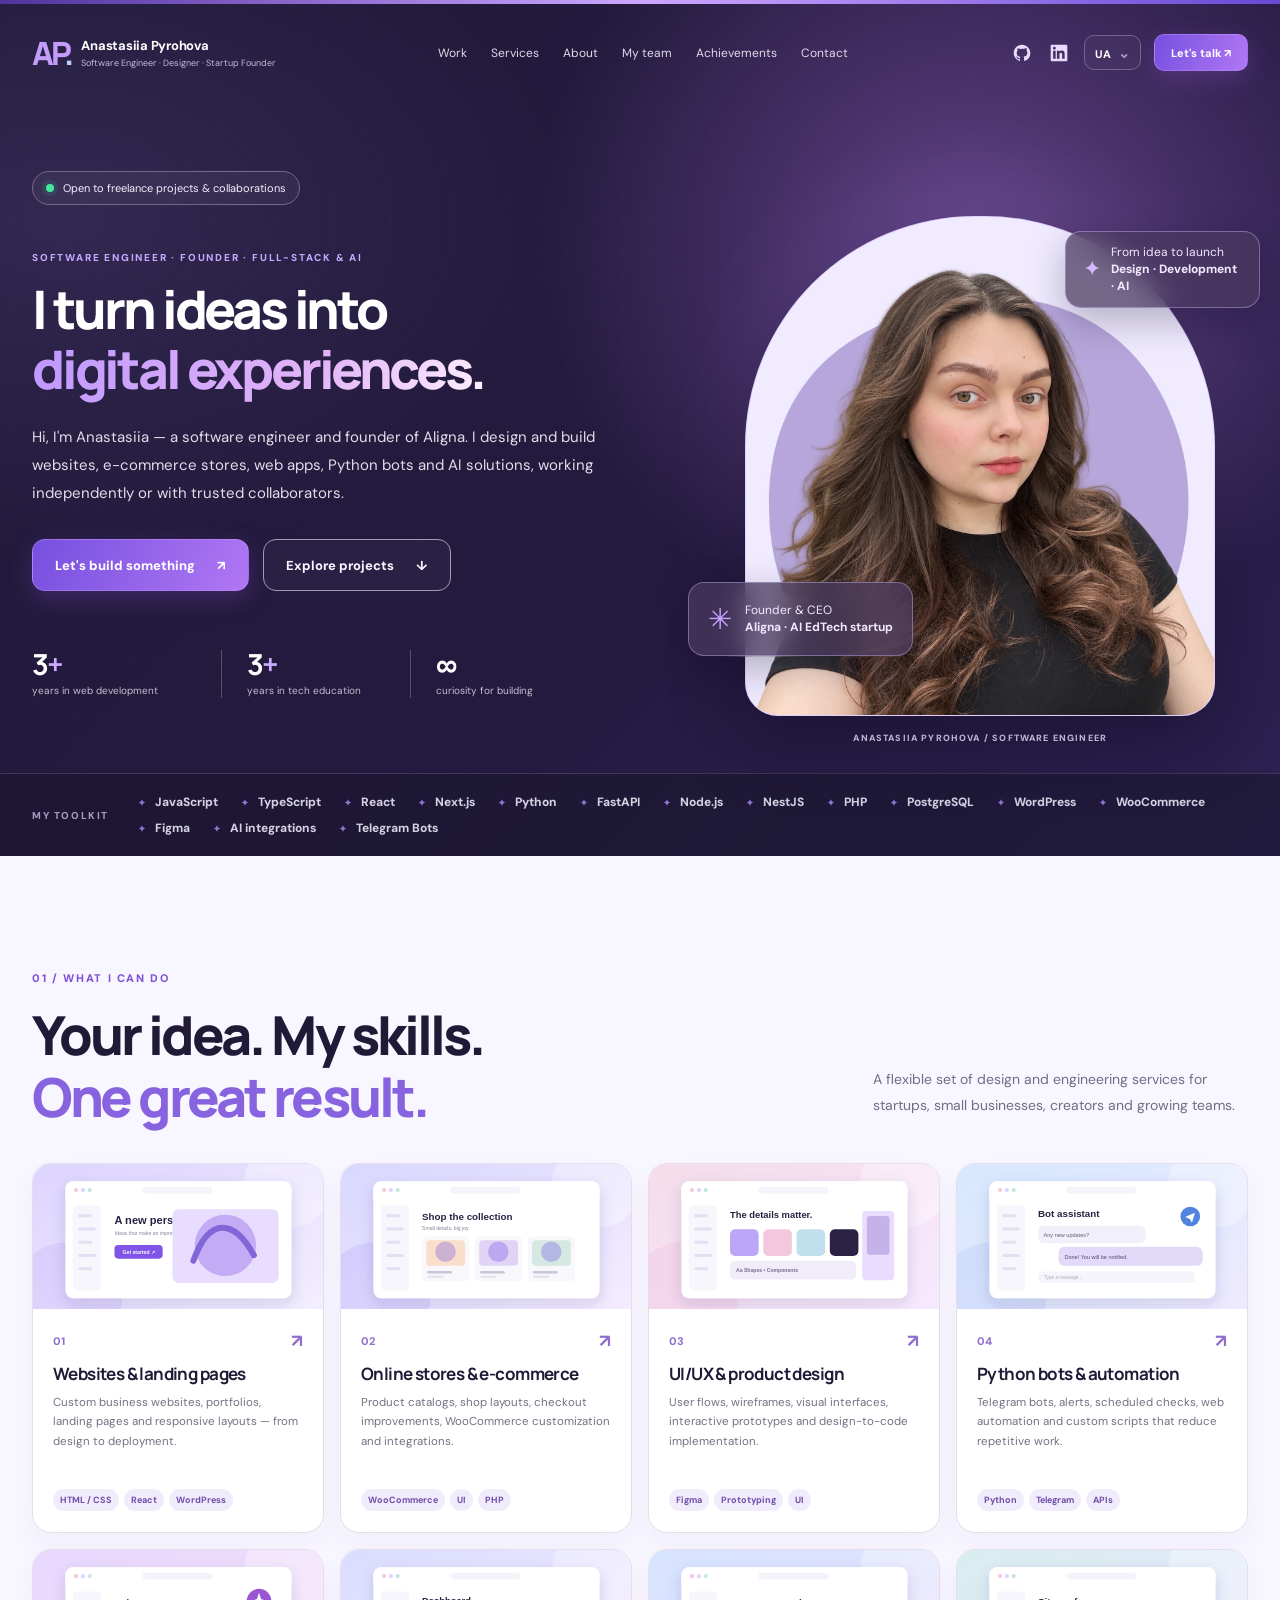
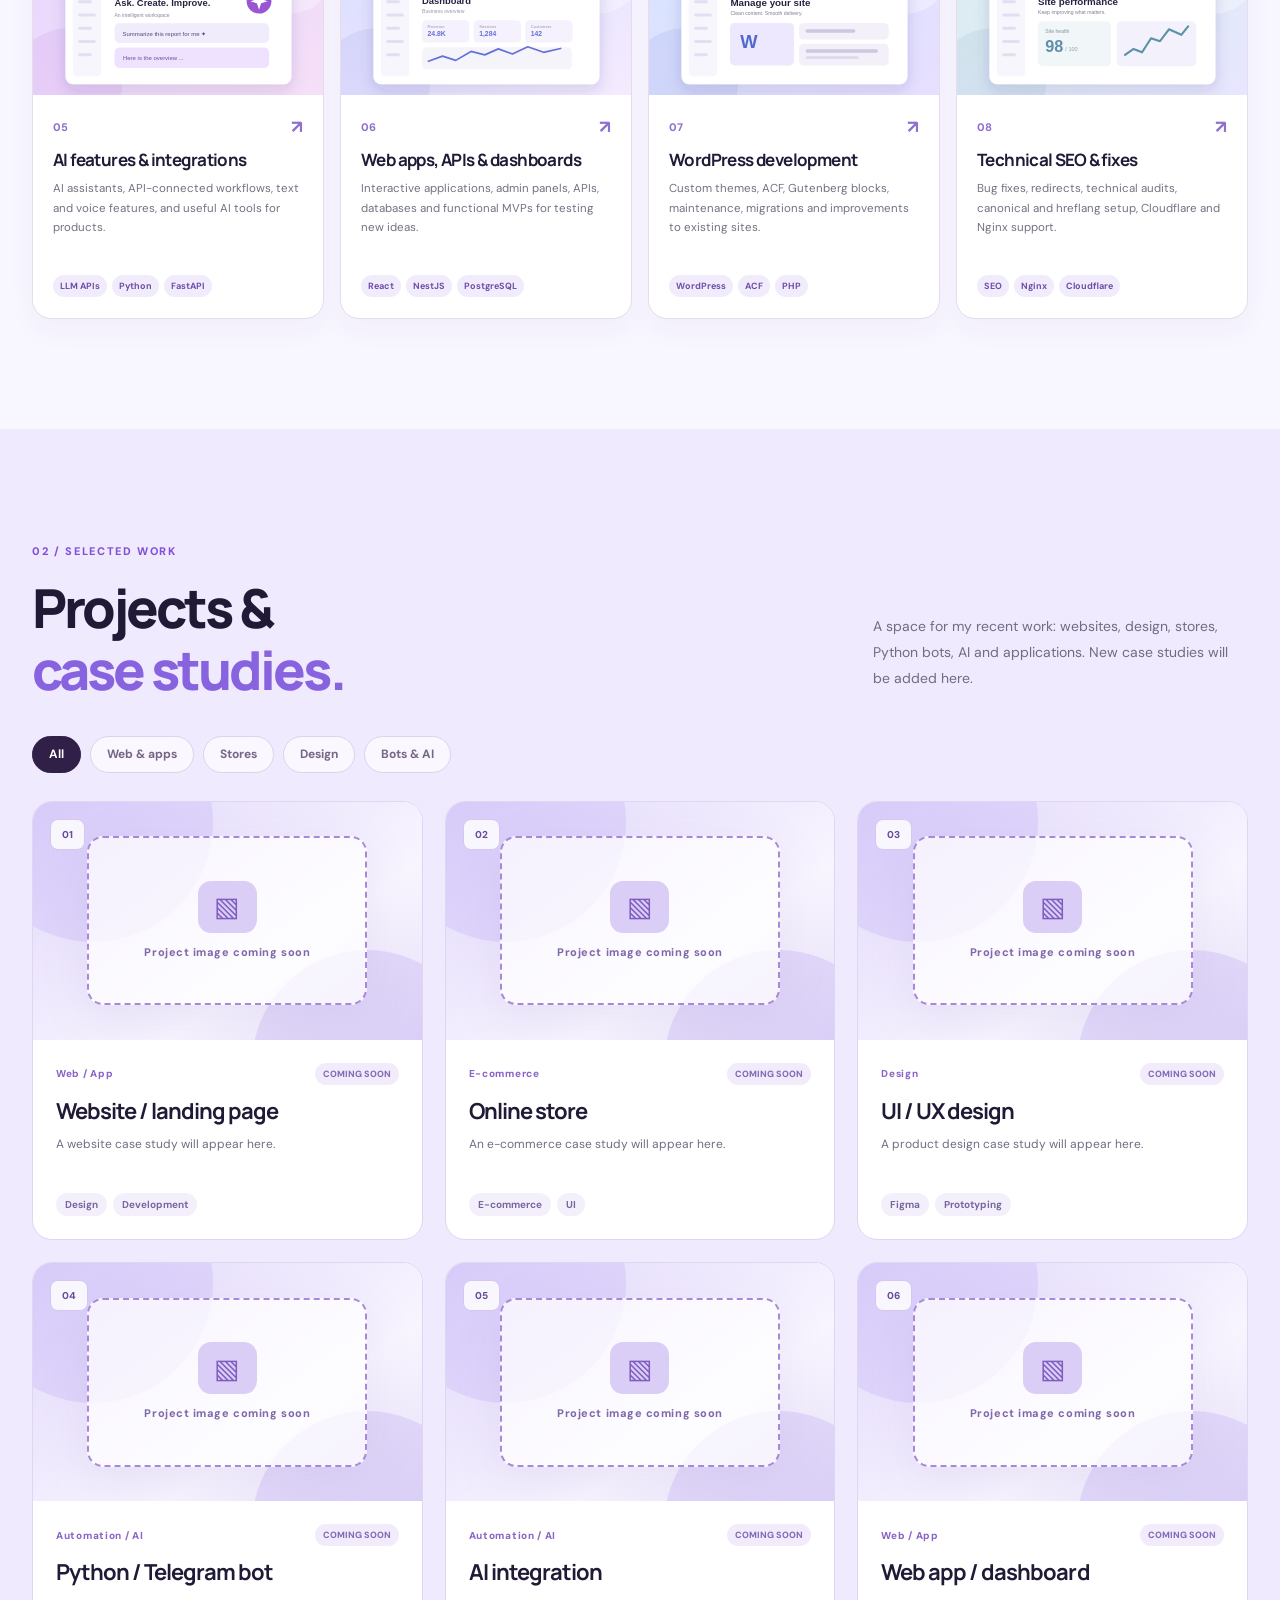
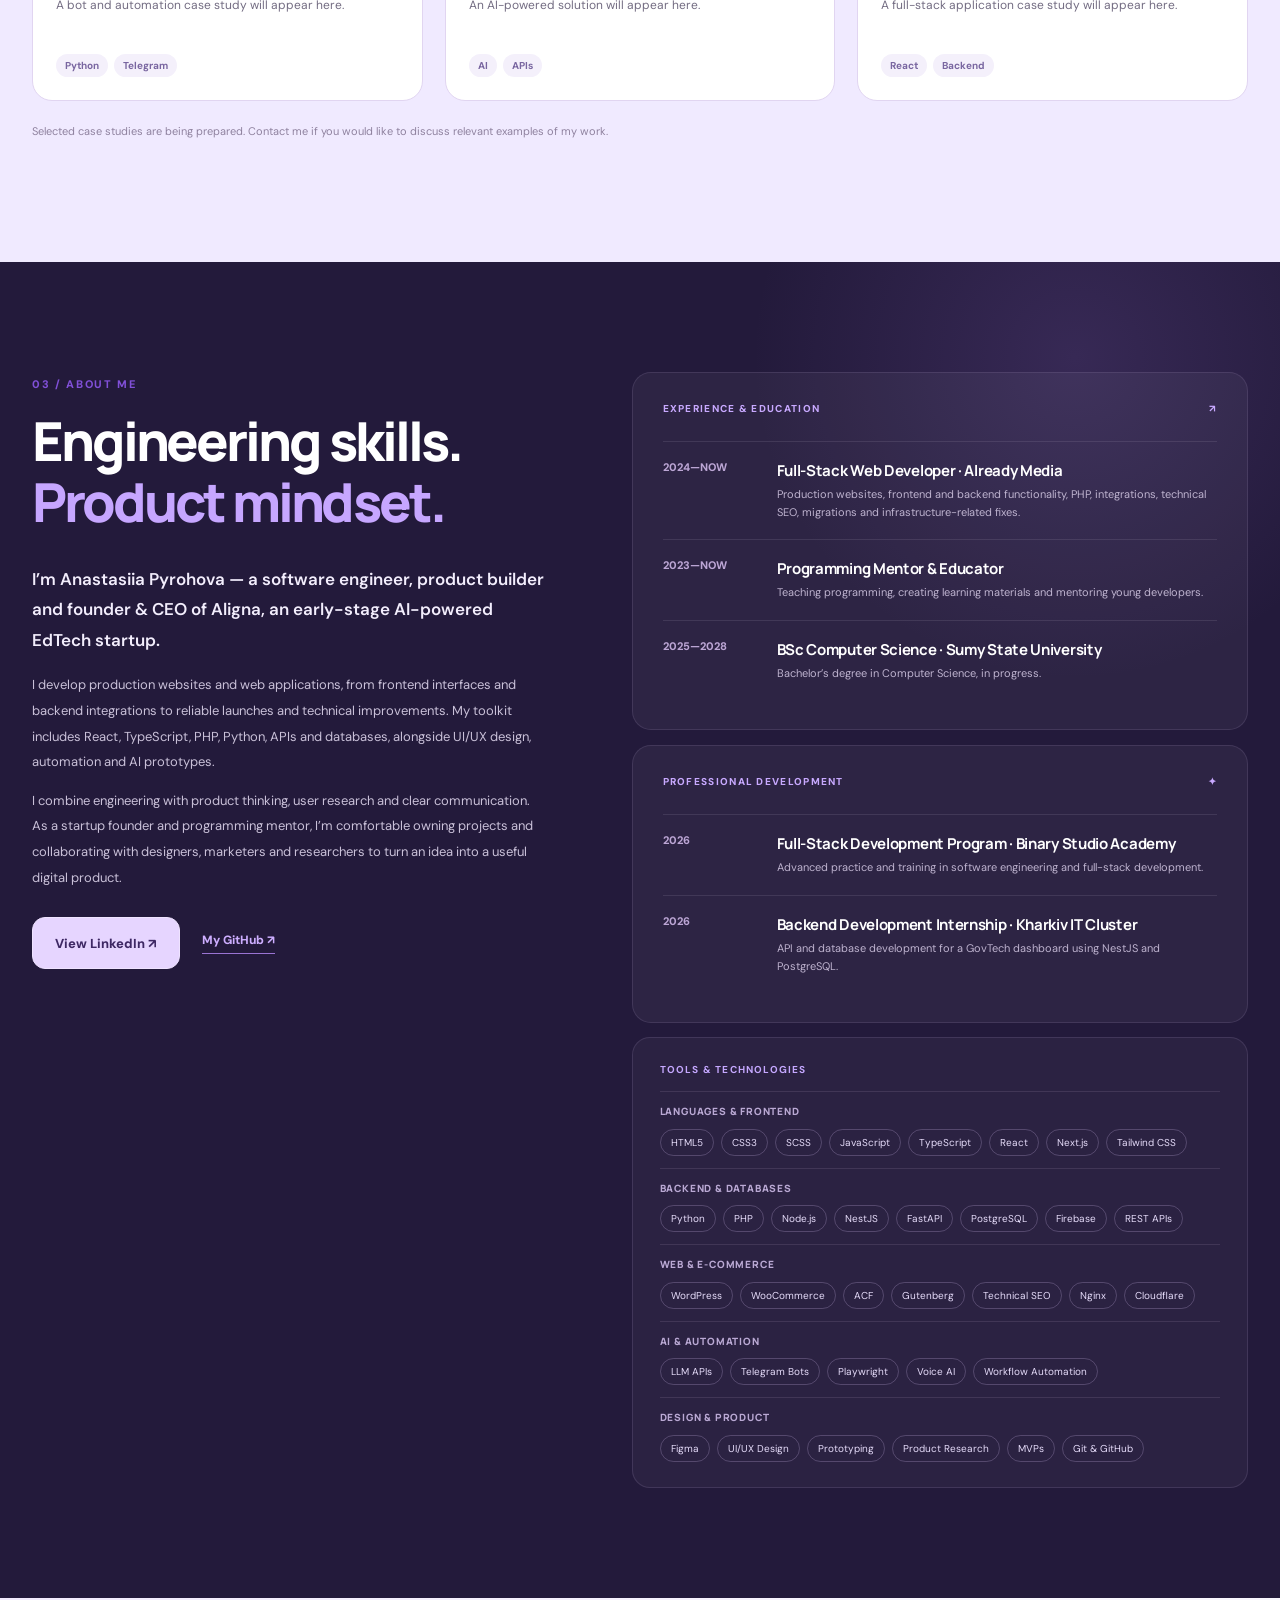
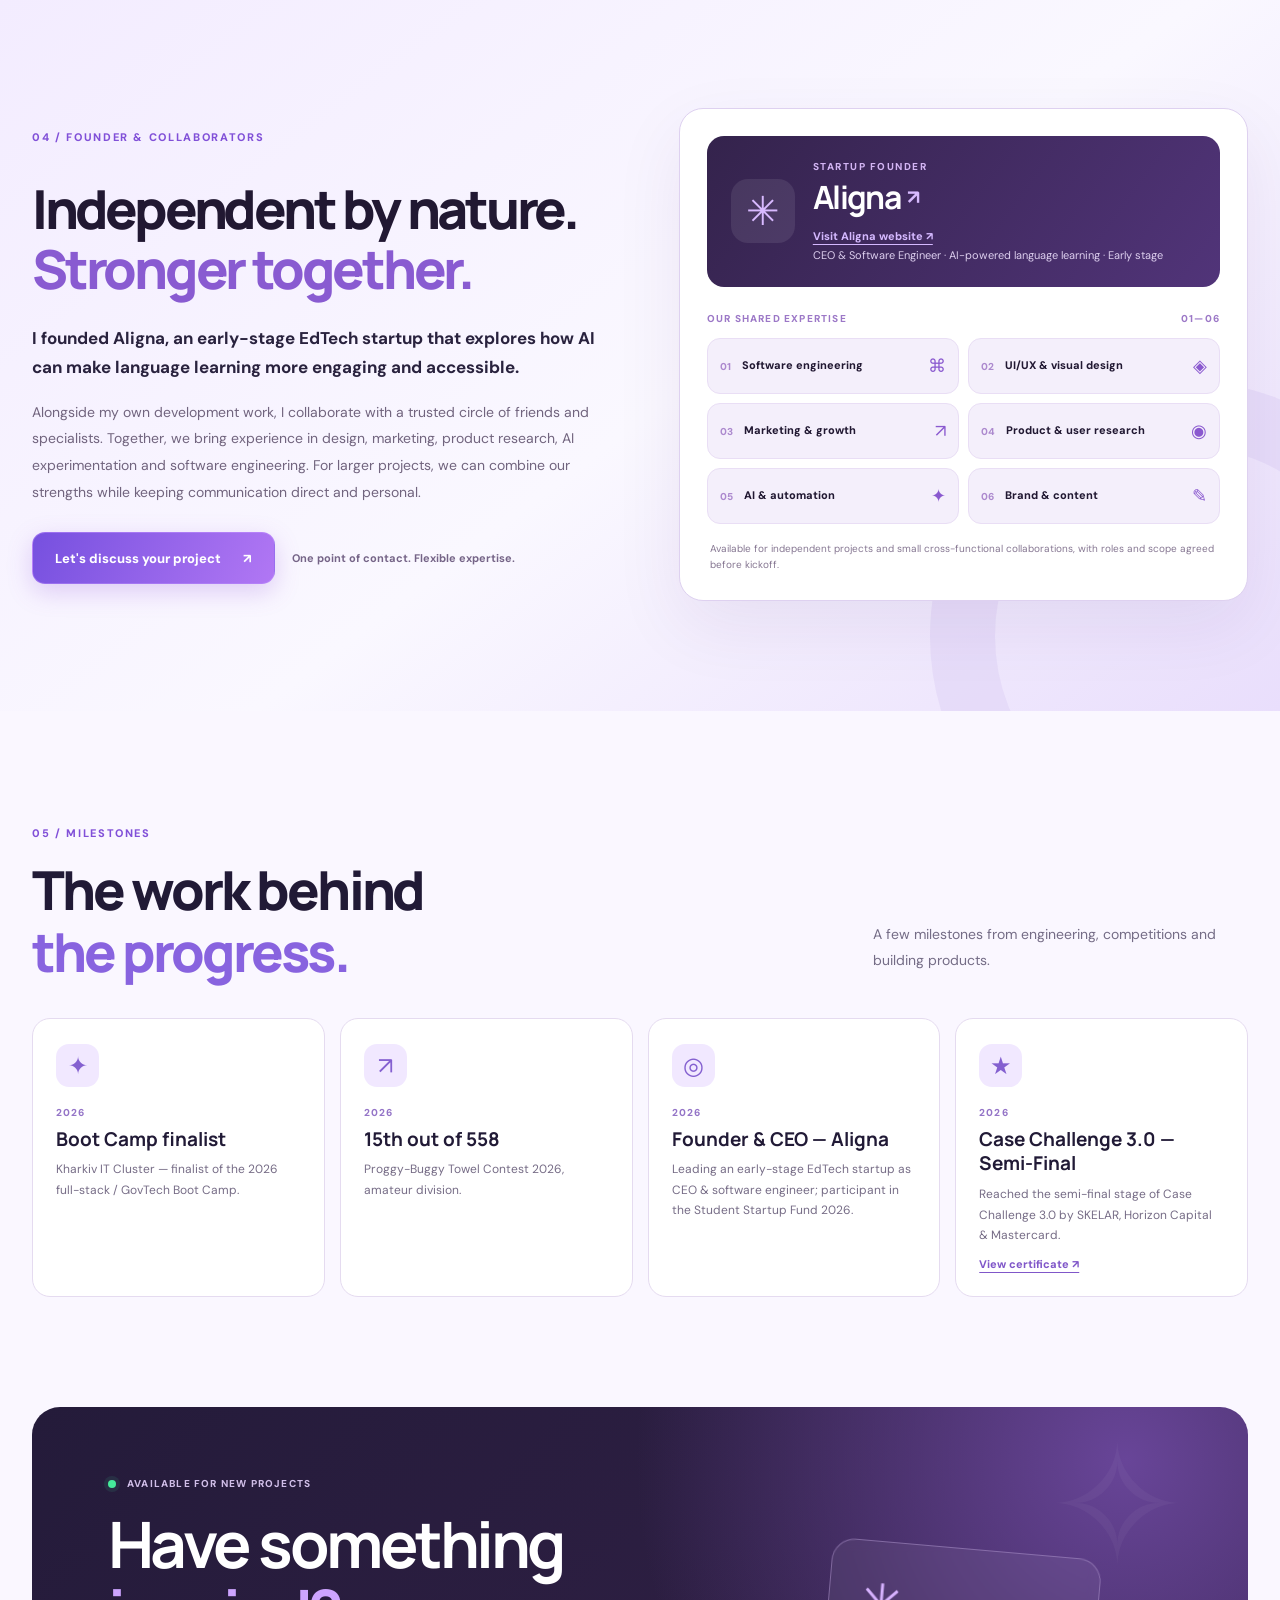
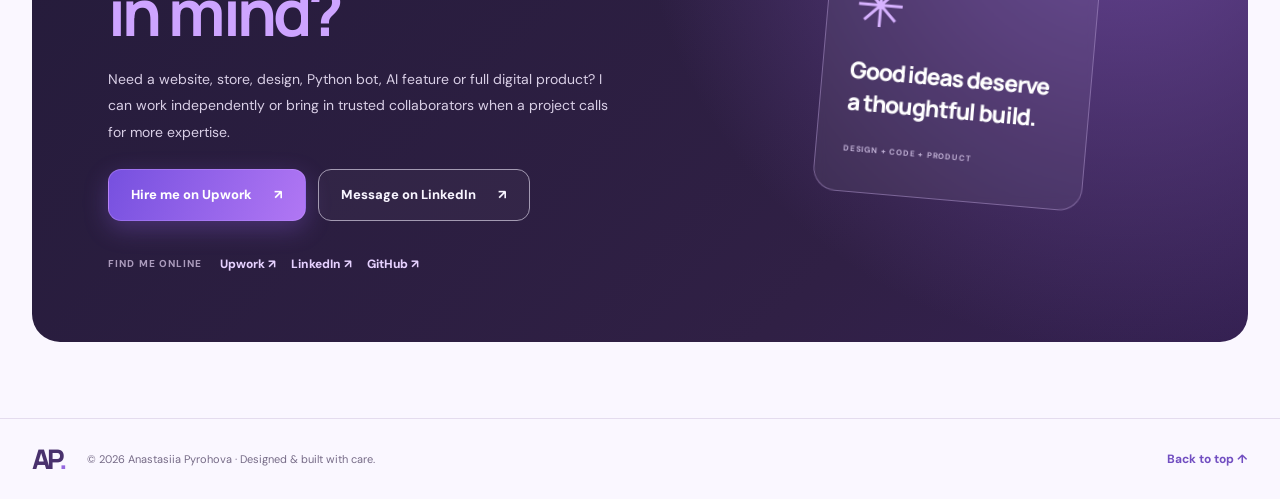
==== commit d2f0539b: "Add files via upload" ====
--- a/index.html
+++ b/index.html
@@ -5,7 +5,7 @@
 <meta charset="utf-8"/>
 <meta content="width=device-width, initial-scale=1.0" name="viewport"/>
 <meta content="#201a39" name="theme-color"/>
-<meta content="Anastasiia Pyrohova is a software developer building websites, online stores, UI/UX designs, Python bots, AI integrations and full-stack applications." name="description"/>
+<meta content="Full-stack development, websites, e-commerce, UI/UX design, Python and Telegram bots, AI integrations and MVPs. Hire Anastasiia Pyrohova on Upwork." name="description"/>
 <meta content="Anastasiia Pyrohova — Developer, Designer &amp; Product Builder" property="og:title"/>
 <meta content="Websites, e-commerce, Python bots, UI/UX design, AI and web applications — thoughtful digital solutions from idea to launch." property="og:description"/>
 <meta content="website" property="og:type"/>
@@ -18,7 +18,7 @@
 <script defer="" src="site-config.js"></script>
 <script defer="" src="projects.js"></script>
 <script defer="" src="script.js"></script>
-<title>Anastasiia Pyrohova — Software Developer &amp; Designer</title>
+<title>Anastasiia Pyrohova — Software Engineer, Designer &amp; Startup Founder</title>
 <link href="https://nastia-pyrohova.github.io/" rel="canonical"/><meta content="https://nastia-pyrohova.github.io/" property="og:url"/></head>
 <body>
 <a class="skip-link" href="#main">Skip to content</a>
@@ -27,7 +27,7 @@
 <header class="site-header wrap">
 <a aria-label="Anastasiia Pyrohova, home" class="brand" href="#top">
 <span class="brand-symbol">AP<span>.</span></span>
-<span class="brand-meta"><b>Anastasiia Pyrohova</b><small data-i18n="brandSubtitle">Developer · Designer · Product Builder</small></span>
+<span class="brand-meta"><b>Anastasiia Pyrohova</b><small data-i18n="brandSubtitle">Software Engineer · Designer · Startup Founder</small></span>
 </a>
 <nav aria-label="Primary navigation" class="nav desktop-nav">
 <a data-i18n="navWork" href="#work">Work</a><a data-i18n="navServices" href="#services">Services</a><a data-i18n="navAbout" href="#about">About</a><a data-i18n="navTeam" href="#team">My team</a><a data-i18n="navWins" href="#achievements">Achievements</a><a data-i18n="navContact" href="#contact">Contact</a>
@@ -47,21 +47,21 @@
 <section aria-labelledby="hero-title" class="hero wrap">
 <div class="hero-copy">
 <div class="availability"><span class="live-dot"></span><span data-i18n="availability">Open to freelance projects &amp; collaborations</span></div>
-<p class="hero-overline" data-i18n="heroOverline">SOFTWARE ENGINEER · STARTUP FOUNDER · DIGITAL PRODUCTS</p>
+<p class="hero-overline" data-i18n="heroOverline">SOFTWARE ENGINEER · FOUNDER · FULL-STACK &amp; AI</p>
 <h1 id="hero-title"><span data-i18n="heroTitle1">I turn ideas into</span><br/><span class="gradient-title" data-i18n="heroTitle2">digital experiences.</span></h1>
 <p class="hero-lead" data-i18n="heroLead">Hi, I'm Anastasiia — a software engineer and founder of Aligna. I design and build websites, e-commerce stores, web apps, Python bots and AI solutions, working independently or with trusted collaborators.</p>
 <div class="hero-actions"><a class="button button-primary" href="#contact"><span data-i18n="heroCta">Let's build something</span><span aria-hidden="true">↗</span></a><a class="button button-outline" href="#work"><span data-i18n="heroSecondary">Explore projects</span><span aria-hidden="true">↓</span></a></div>
-<div class="hero-proof"><div><b>2<span>+</span></b><span data-i18n="heroMetric1">years of commercial development</span></div><div><b>3<span>+</span></b><span data-i18n="heroMetric2">years in tech education</span></div><div><b>∞</b><span data-i18n="heroMetric3">curiosity for building</span></div></div>
+<div class="hero-proof"><div><b>3<span>+</span></b><span data-i18n="heroMetric1">years in web development</span></div><div><b>3<span>+</span></b><span data-i18n="heroMetric2">years in tech education</span></div><div><b>∞</b><span data-i18n="heroMetric3">curiosity for building</span></div></div>
 </div>
 <div class="hero-image-col">
 <div class="hero-image-glow"></div>
 <div class="hero-image-frame"><img alt="Portrait of Anastasiia Pyrohova" fetchpriority="high" height="800" src="assets/anastasiia-portrait.webp" width="800"/></div>
-<div class="hero-sticker sticker-top"><span class="sticker-mark">✦</span><span>Python · AI<br/><b>Web · Design</b></span></div>
-<div class="hero-sticker sticker-bottom"><span class="small-spark">✳</span><span data-i18n="heroSticker">Founder of Aligna · EdTech startup</span></div>
+<div class="hero-sticker sticker-top"><span aria-hidden="true" class="sticker-mark">✦</span><span data-i18n="heroStickerTop">From idea to launch<br/><b>Design · Development · AI</b></span></div>
+<div class="hero-sticker sticker-bottom"><span aria-hidden="true" class="small-spark">✳</span><span data-i18n="heroSticker">Founder &amp; CEO<br/><b>Aligna · AI EdTech startup</b></span></div>
 <div class="photo-caption" data-i18n="photoCaption">ANASTASIIA PYROHOVA / SOFTWARE ENGINEER</div>
 </div>
 </section>
-<div aria-label="Technologies and specialties" class="tech-ticker"><div class="wrap tech-ticker-inner"><span class="ticker-label" data-i18n="stackLabel">MY TOOLKIT</span><div class="ticker-items"><span>Python</span><span>JavaScript</span><span>React</span><span>TypeScript</span><span>PHP</span><span>WordPress</span><span>WooCommerce</span><span>REST APIs</span><span>Figma</span><span>AI</span></div></div></div>
+<div aria-label="Technologies and specialties" class="tech-ticker"><div class="wrap tech-ticker-inner"><span class="ticker-label" data-i18n="stackLabel">MY TOOLKIT</span><div class="ticker-items"><span>JavaScript</span><span>TypeScript</span><span>React</span><span>Next.js</span><span>Python</span><span>FastAPI</span><span>Node.js</span><span>NestJS</span><span>PHP</span><span>PostgreSQL</span><span>WordPress</span><span>WooCommerce</span><span>Figma</span><span>AI integrations</span><span>Telegram Bots</span></div></div></div>
 </main></div>
 <section aria-labelledby="services-title" class="section section-light services-section" id="services">
 <div class="wrap">
@@ -85,13 +85,25 @@
 <p class="work-footnote" data-i18n="workFootnote">Selected case studies are being prepared. Contact me if you would like to discuss relevant examples of my work.</p>
 </div></section>
 <section aria-labelledby="about-title" class="section section-about" id="about"><div class="wrap about-layout">
-<div class="about-left"><span class="section-index" data-i18n="aboutIndex">03 / ABOUT ME</span><h2 data-i18n="aboutTitle" id="about-title">Engineering skills.<br/><em>Product mindset.</em></h2><p class="about-strong" data-i18n="aboutLead">I’m Anastasiia Pyrohova — a software engineer, product builder and founder of Aligna, an early-stage AI-powered EdTech startup.</p><p data-i18n="aboutText">Since 2024, I have worked on production websites, custom features, integrations and technical SEO. My broader work covers frontend interfaces, React and TypeScript applications, Python bots, API-backed systems, product design and AI prototypes. I combine hands-on engineering with user research, product planning and a strong focus on usability.</p><p data-i18n="aboutText2">As a founder and programming mentor, I’m comfortable taking ownership, coordinating work and communicating clearly with people across technical and creative disciplines. My goal is to build digital solutions that are useful, reliable and easy to grow.</p><div class="about-actions"><a class="button button-soft" data-i18n="aboutLinkedIn" href="https://www.linkedin.com/in/anastasiia-pyrohova/" id="about-linkedin" rel="noopener noreferrer" target="_blank">View LinkedIn ↗</a><a class="inline-link github-link" data-i18n="aboutGithub" href="https://github.com/Nastia-Pyrohova" rel="noopener noreferrer" target="_blank">My GitHub ↗</a></div></div>
+<div class="about-left"><span class="section-index" data-i18n="aboutIndex">03 / ABOUT ME</span><h2 data-i18n="aboutTitle" id="about-title">Engineering skills.<br/><em>Product mindset.</em></h2><p class="about-strong" data-i18n="aboutLead">I’m Anastasiia Pyrohova — a software engineer, product builder and founder &amp; CEO of Aligna, an early-stage AI-powered EdTech startup.</p><p data-i18n="aboutText">I develop production websites and web applications, from frontend interfaces and backend integrations to reliable launches and technical improvements. My toolkit includes React, TypeScript, PHP, Python, APIs and databases, alongside UI/UX design, automation and AI prototypes.</p><p data-i18n="aboutText2">I combine engineering with product thinking, user research and clear communication. As a startup founder and programming mentor, I’m comfortable owning projects and collaborating with designers, marketers and researchers to turn an idea into a useful digital product.</p><div class="about-actions"><a class="button button-soft" data-i18n="aboutLinkedIn" href="https://www.linkedin.com/in/anastasiia-pyrohova/" id="about-linkedin" rel="noopener noreferrer" target="_blank">View LinkedIn ↗</a><a class="inline-link github-link" data-i18n="aboutGithub" href="https://github.com/Nastia-Pyrohova" rel="noopener noreferrer" target="_blank">My GitHub ↗</a></div></div>
 <div class="about-right"><div class="about-card"><div class="about-card-top"><span data-i18n="experienceTitle">EXPERIENCE &amp; EDUCATION</span><span>↗</span></div><div class="timeline">
-<div class="timeline-row"><span>2024—NOW</span><div><h3 data-i18n="timeline1Title">WordPress Developer · Already Media</h3><p data-i18n="timeline1Text">Commercial websites, frontend features and technical SEO.</p></div></div>
-<div class="timeline-row"><span>2026</span><div><h3 data-i18n="timeline2Title">Full-stack internship · Kharkiv IT Cluster</h3><p data-i18n="timeline2Text">API, dashboard and database development for a GovTech project.</p></div></div>
-<div class="timeline-row"><span>2023—NOW</span><div><h3 data-i18n="timeline3Title">Programming mentor &amp; educator</h3><p data-i18n="timeline3Text">Teaching and helping young people learn to code.</p></div></div>
-<div class="timeline-row"><span>2025—2028</span><div><h3 data-i18n="timeline4Title">BSc Computer Science · Sumy State University</h3><p data-i18n="timeline4Text">Computer Science degree in progress.</p></div></div>
-</div></div><div class="about-tech-card"><b data-i18n="aboutToolkit">TOOLS &amp; TECHNOLOGIES</b><div><span>Python</span><span>JavaScript</span><span>TypeScript</span><span>React</span><span>PHP</span><span>FastAPI</span><span>WordPress</span><span>WooCommerce</span><span>Figma</span><span>PostgreSQL</span><span>Git</span><span>Cloudflare</span></div></div></div>
+<div class="timeline-row"><span>2024—NOW</span><div><h3 data-i18n="timeline1Title">Full-Stack Web Developer · Already Media</h3><p data-i18n="timeline1Text">Production websites, frontend and backend functionality, PHP, integrations, technical SEO, migrations and infrastructure-related fixes.</p></div></div>
+<div class="timeline-row"><span>2023—NOW</span><div><h3 data-i18n="timeline3Title">Programming Mentor &amp; Educator</h3><p data-i18n="timeline3Text">Teaching programming, creating learning materials and mentoring young developers.</p></div></div>
+<div class="timeline-row"><span>2025—2028</span><div><h3 data-i18n="timeline4Title">BSc Computer Science · Sumy State University</h3><p data-i18n="timeline4Text">Bachelor’s degree in Computer Science, in progress.</p></div></div>
+</div></div><div class="about-card training-card">
+<div class="about-card-top"><span data-i18n="trainingTitle">PROFESSIONAL DEVELOPMENT</span><span aria-hidden="true">✦</span></div>
+<div class="timeline">
+<div class="timeline-row"><span>2026</span><div><h3 data-i18n="training1Title">Full-Stack Development Program · Binary Studio Academy</h3><p data-i18n="training1Text">Advanced practice and training in software engineering and full-stack development.</p></div></div>
+<div class="timeline-row"><span>2026</span><div><h3 data-i18n="training2Title">Backend Development Internship · Kharkiv IT Cluster</h3><p data-i18n="training2Text">API and database development for a GovTech dashboard using NestJS and PostgreSQL.</p></div></div>
+</div>
+</div><div class="about-tech-card">
+<b data-i18n="aboutToolkit">TOOLS &amp; TECHNOLOGIES</b>
+<div class="toolkit-group"><h3 data-i18n="skillGroup1">LANGUAGES &amp; FRONTEND</h3><div class="toolkit-chips"><span>HTML5</span><span>CSS3</span><span>SCSS</span><span>JavaScript</span><span>TypeScript</span><span>React</span><span>Next.js</span><span>Tailwind CSS</span></div></div>
+<div class="toolkit-group"><h3 data-i18n="skillGroup2">BACKEND &amp; DATABASES</h3><div class="toolkit-chips"><span>Python</span><span>PHP</span><span>Node.js</span><span>NestJS</span><span>FastAPI</span><span>PostgreSQL</span><span>Firebase</span><span>REST APIs</span></div></div>
+<div class="toolkit-group"><h3 data-i18n="skillGroup3">WEB &amp; E-COMMERCE</h3><div class="toolkit-chips"><span>WordPress</span><span>WooCommerce</span><span>ACF</span><span>Gutenberg</span><span>Technical SEO</span><span>Nginx</span><span>Cloudflare</span></div></div>
+<div class="toolkit-group"><h3 data-i18n="skillGroup4">AI &amp; AUTOMATION</h3><div class="toolkit-chips"><span>LLM APIs</span><span>Telegram Bots</span><span>Playwright</span><span>Voice AI</span><span>Workflow Automation</span></div></div>
+<div class="toolkit-group"><h3 data-i18n="skillGroup5">DESIGN &amp; PRODUCT</h3><div class="toolkit-chips"><span>Figma</span><span>UI/UX Design</span><span>Prototyping</span><span>Product Research</span><span>MVPs</span><span>Git &amp; GitHub</span></div></div>
+</div></div>
 </div></section>
 <section aria-labelledby="team-title" class="section section-team" id="team">
 <div class="wrap team-layout">
@@ -103,7 +115,7 @@
 <div class="team-actions"><a class="button button-primary" href="#contact"><span data-i18n="teamCta">Let's discuss your project</span><span aria-hidden="true">↗</span></a><span class="team-note" data-i18n="teamNote">One point of contact. Flexible expertise.</span></div>
 </div>
 <div class="team-visual">
-<div class="founder-headline"><span class="founder-mark">✳</span><div><span class="founder-eyebrow" data-i18n="founderLabel">STARTUP FOUNDER</span><h3>Aligna <span>↗</span></h3><p data-i18n="founderDesc">CEO &amp; Software Engineer · AI-powered language learning · Early stage</p></div></div>
+<div class="founder-headline"><span class="founder-mark">✳</span><div><span class="founder-eyebrow" data-i18n="founderLabel">STARTUP FOUNDER</span><h3><a aria-label="Visit the Aligna startup website" class="aligna-link" href="https://aligna.com.ua/" rel="noopener noreferrer" target="_blank">Aligna <span aria-hidden="true">↗</span></a></h3><a class="founder-visit" data-i18n="founderVisit" href="https://aligna.com.ua/" rel="noopener noreferrer" target="_blank">Visit Aligna website ↗</a><p data-i18n="founderDesc">CEO &amp; Software Engineer · AI-powered language learning · Early stage</p></div></div>
 <div class="team-panel-head"><span data-i18n="teamCapabilities">OUR SHARED EXPERTISE</span><span>01—06</span></div>
 <div class="team-expertise">
 <div><span>01</span><b data-i18n="cap1">Software engineering</b><span class="team-icon">⌘</span></div>
@@ -118,12 +130,12 @@
 </div>
 </section><section aria-labelledby="wins-title" class="section section-achievements" id="achievements"><div class="wrap">
 <div class="section-heading"><div><span class="section-index" data-i18n="winsIndex">05 / MILESTONES</span><h2 data-i18n="winsTitle" id="wins-title">The work behind<br/><em>the progress.</em></h2></div><p data-i18n="winsLead">A few milestones from engineering, competitions and building products.</p></div>
-<div class="achievement-grid"><article class="achievement-card"><span class="achievement-icon">✦</span><span class="achievement-year">2026</span><h3 data-i18n="win1Title">Boot Camp finalist</h3><p data-i18n="win1Desc">Kharkiv IT Cluster — finalist of the 2026 full-stack / GovTech Boot Camp.</p></article><article class="achievement-card"><span class="achievement-icon">↗</span><span class="achievement-year">2026</span><h3 data-i18n="win2Title">15th out of 558</h3><p data-i18n="win2Desc">Proggy-Buggy Towel Contest 2026, amateur division.</p></article><article class="achievement-card"><span class="achievement-icon">◎</span><span class="achievement-year">2026</span><h3 data-i18n="win3Title">Founder &amp; CEO — Aligna</h3><p data-i18n="win3Desc">Leading an early-stage EdTech startup as CEO &amp; software engineer; participant in the Student Startup Fund 2026.</p></article><article class="achievement-card"><span class="achievement-icon">✳</span><span class="achievement-year">2023</span><h3 data-i18n="win4Title">Graduated with honours</h3><p data-i18n="win4Desc">Junior Specialist in Computer Engineering, Hlukhiv Agrotechnical Professional College.</p></article></div>
+<div class="achievement-grid"><article class="achievement-card"><span class="achievement-icon">✦</span><span class="achievement-year">2026</span><h3 data-i18n="win1Title">Boot Camp finalist</h3><p data-i18n="win1Desc">Kharkiv IT Cluster — finalist of the 2026 full-stack / GovTech Boot Camp.</p></article><article class="achievement-card"><span class="achievement-icon">↗</span><span class="achievement-year">2026</span><h3 data-i18n="win2Title">15th out of 558</h3><p data-i18n="win2Desc">Proggy-Buggy Towel Contest 2026, amateur division.</p></article><article class="achievement-card"><span class="achievement-icon">◎</span><span class="achievement-year">2026</span><h3 data-i18n="win3Title">Founder &amp; CEO — Aligna</h3><p data-i18n="win3Desc">Leading an early-stage EdTech startup as CEO &amp; software engineer; participant in the Student Startup Fund 2026.</p></article><article class="achievement-card"><span class="achievement-icon">★</span><span class="achievement-year">2026</span><h3 data-i18n="win4Title">Case Challenge 3.0 — Semi-Final</h3><p data-i18n="win4Desc">Reached the semi-final stage of Case Challenge 3.0 by SKELAR, Horizon Capital &amp; Mastercard.</p><a class="certificate-link" data-i18n="win4Proof" href="assets/achievements/case-challenge-2026.webp" rel="noopener noreferrer" target="_blank">View certificate ↗</a></article></div>
 </div></section>
-<section aria-labelledby="contact-title" class="section contact-wrap" id="contact"><div class="wrap"><div class="contact-panel"><div class="contact-copy"><span class="contact-eyebrow"><span class="live-dot"></span><span data-i18n="contactEyebrow">AVAILABLE FOR NEW PROJECTS</span></span><h2 data-i18n="contactTitle" id="contact-title">Have something<br/><em>in mind?</em></h2><p data-i18n="contactText">Need a website, store, design, Python bot, AI feature or full digital product? I can work independently or bring in trusted collaborators when a project calls for more expertise.</p><div class="contact-buttons"><a class="button button-primary" href="https://www.linkedin.com/in/anastasiia-pyrohova/" id="contact-linkedin" rel="noopener noreferrer" target="_blank"><span data-i18n="contactLinkedIn">Message on LinkedIn</span><span aria-hidden="true">↗</span></a><a class="button button-outline" hidden="" href="#contact" id="contact-upwork" rel="noopener noreferrer" target="_blank"><span data-i18n="contactUpwork">Hire me on Upwork</span><span aria-hidden="true">↗</span></a></div><div class="contact-other"><span data-i18n="contactFind">FIND ME ONLINE</span><a class="linkedin-link" href="https://www.linkedin.com/in/anastasiia-pyrohova/" rel="noopener noreferrer" target="_blank">LinkedIn ↗</a><a class="github-link" href="https://github.com/Nastia-Pyrohova" rel="noopener noreferrer" target="_blank">GitHub ↗</a><a hidden="" href="#contact" id="contact-email-link">Email ↗</a></div></div>
+<section aria-labelledby="contact-title" class="section contact-wrap" id="contact"><div class="wrap"><div class="contact-panel"><div class="contact-copy"><span class="contact-eyebrow"><span class="live-dot"></span><span data-i18n="contactEyebrow">AVAILABLE FOR NEW PROJECTS</span></span><h2 data-i18n="contactTitle" id="contact-title">Have something<br/><em>in mind?</em></h2><p data-i18n="contactText">Need a website, store, design, Python bot, AI feature or full digital product? I can work independently or bring in trusted collaborators when a project calls for more expertise.</p><div class="contact-buttons"><a class="button button-primary" href="https://www.upwork.com/freelancers/~010f31c7f04f16416d?mp_source=share" id="contact-upwork" rel="noopener noreferrer" target="_blank"><span data-i18n="contactUpwork">Hire me on Upwork</span><span aria-hidden="true">↗</span></a><a class="button button-outline" href="https://www.linkedin.com/in/anastasiia-pyrohova/" id="contact-linkedin" rel="noopener noreferrer" target="_blank"><span data-i18n="contactLinkedIn">Message on LinkedIn</span><span aria-hidden="true">↗</span></a></div><div class="contact-other"><span data-i18n="contactFind">FIND ME ONLINE</span><a class="upwork-link" href="https://www.upwork.com/freelancers/~010f31c7f04f16416d?mp_source=share" rel="noopener noreferrer" target="_blank">Upwork ↗</a><a class="linkedin-link" href="https://www.linkedin.com/in/anastasiia-pyrohova/" rel="noopener noreferrer" target="_blank">LinkedIn ↗</a><a class="github-link" href="https://github.com/Nastia-Pyrohova" rel="noopener noreferrer" target="_blank">GitHub ↗</a><a hidden="" href="#contact" id="contact-email-link">Email ↗</a></div></div>
 <div class="contact-form-card" hidden="" id="contact-form-card"><div class="contact-form-label" data-i18n="formLabel">QUICK PROJECT INQUIRY</div><form id="contact-form"><div class="form-row"><label data-i18n="formName" for="client-name">Your name</label><input autocomplete="name" id="client-name" maxlength="100" name="name" required=""/></div><div class="form-row"><label data-i18n="formEmail" for="client-email">Your email</label><input autocomplete="email" id="client-email" maxlength="200" name="email" required="" type="email"/></div><div class="form-row"><label data-i18n="formService" for="client-service">What do you need?</label><select id="client-service" name="service" required=""><option data-i18n="formChoose" value="">Choose a service</option><option data-i18n="formS1" value="Website / landing page">Website / landing page</option><option data-i18n="formS2" value="Online store">Online store</option><option data-i18n="formS3" value="UI/UX design">UI/UX design</option><option data-i18n="formS4" value="Python bot / automation">Python bot / automation</option><option data-i18n="formS5" value="AI integration">AI integration</option><option data-i18n="formS6" value="Web app / API">Web app / API</option><option data-i18n="formS7" value="WordPress / technical SEO">WordPress / technical SEO</option><option data-i18n="formOther" value="Something else">Something else</option></select></div><div class="form-row"><label data-i18n="formMessage" for="client-message">A few words about your project</label><textarea id="client-message" maxlength="3000" name="message" required="" rows="4"></textarea></div><button class="button button-primary form-button" type="submit"><span data-i18n="formSubmit">Compose email</span><span>↗</span></button><p class="form-note" data-i18n="formNote">Opens your email app with a ready-to-send message. Nothing is stored on this site.</p></form></div>
 <div aria-hidden="true" class="contact-side-note" id="contact-side-note"><span>✳</span><div data-i18n="contactSideNote">Good ideas deserve<br/>a thoughtful build.</div><small>DESIGN + CODE + PRODUCT</small></div>
 </div></div></section>
 <footer class="site-footer"><div class="wrap footer-inner"><a class="footer-logo" href="#top">AP<span>.</span></a><span>© <span id="copyright-year">2026</span> Anastasiia Pyrohova <span data-i18n="footerText">· Designed &amp; built with care.</span></span><a class="footer-top" data-i18n="footerBack" href="#top">Back to top ↑</a></div></footer>
 </body>
-</html>
+</html>
--- a/styles.css
+++ b/styles.css
@@ -45,3 +45,24 @@
 @media (max-width:1030px){.team-layout{gap:28px}.team-visual{padding:18px}.team-expertise>div{padding:11px 8px;gap:6px}}
 @media (max-width:780px){.team-layout{grid-template-columns:1fr;gap:30px}.team-intro h2{font-size:clamp(39px,7vw,60px)}.team-visual{max-width:650px}}
 @media (max-width:520px){.team-intro .team-lead{font-size:15px}.team-intro p{font-size:12px}.team-visual{padding:13px}.founder-headline{padding:17px;gap:12px}.founder-mark{width:48px;height:48px;flex-basis:48px;font-size:30px}.founder-headline h3{font-size:26px}.team-expertise{grid-template-columns:1fr 1fr}.team-expertise b{font-size:10px}.team-expertise>div{gap:4px;padding:11px 8px}.team-icon{font-size:13px}.team-actions{align-items:flex-start;flex-direction:column}}
+
+/* Portfolio v2: clear hierarchy for experience, professional training & skills */
+.about-right{min-width:0}
+.training-card{margin-top:15px}
+.about-tech-card{padding:25px 27px}
+.about-tech-card>.toolkit-group{display:block;padding:12px 0 0;margin:0;border:0;border-top:1px solid #a99ab52b}
+.about-tech-card>.toolkit-group+.toolkit-group{margin-top:12px}
+.about-tech-card>.toolkit-group h3{font-size:10px;font-weight:800;letter-spacing:.08em;line-height:1.45;color:#baa9d4;margin:0 0 10px}
+.about-tech-card>.toolkit-group .toolkit-chips{display:flex;flex-wrap:wrap;gap:7px}
+.about-tech-card>.toolkit-group .toolkit-chips span{border:1px solid #b9a7d44a;color:#e6dcfa;border-radius:14px;padding:6px 10px;font-size:10px;line-height:1.3}
+.hero-sticker.sticker-top{max-width:195px;min-width:160px}
+.hero-sticker.sticker-bottom{max-width:245px}
+.hero-sticker .sticker-mark{flex-shrink:0}
+.founder-headline .aligna-link{color:inherit;display:inline-flex;align-items:center;gap:7px}
+.founder-headline .aligna-link:hover,.founder-headline .aligna-link:focus-visible{color:#e1c6ff;text-decoration:underline;text-underline-offset:4px}
+.founder-headline .founder-visit{display:inline-block;margin:10px 0 0;color:#d5b9ff;font-size:11px;font-weight:800;text-decoration:underline;text-underline-offset:4px}
+.certificate-link{font-size:11px;font-weight:800;color:#8057c9;display:inline-block;margin-top:auto;padding-top:12px;text-decoration:underline;text-underline-offset:4px}
+.certificate-link:hover{color:#593ba7}
+.contact-buttons .button-primary{box-shadow:0 8px 24px #a16cfa44}
+@media(max-width:780px){.about-tech-card>.toolkit-group .toolkit-chips{gap:7px}.hero-sticker.sticker-top{max-width:190px}.hero-sticker.sticker-bottom{max-width:230px}}
+@media(max-width:520px){.hero-sticker.sticker-top{min-width:0;max-width:172px;right:-1px}.hero-sticker.sticker-bottom{max-width:210px;left:0}.about-tech-card{padding:20px 17px}.about-card{padding:21px 18px}.training-card{margin-top:13px}}
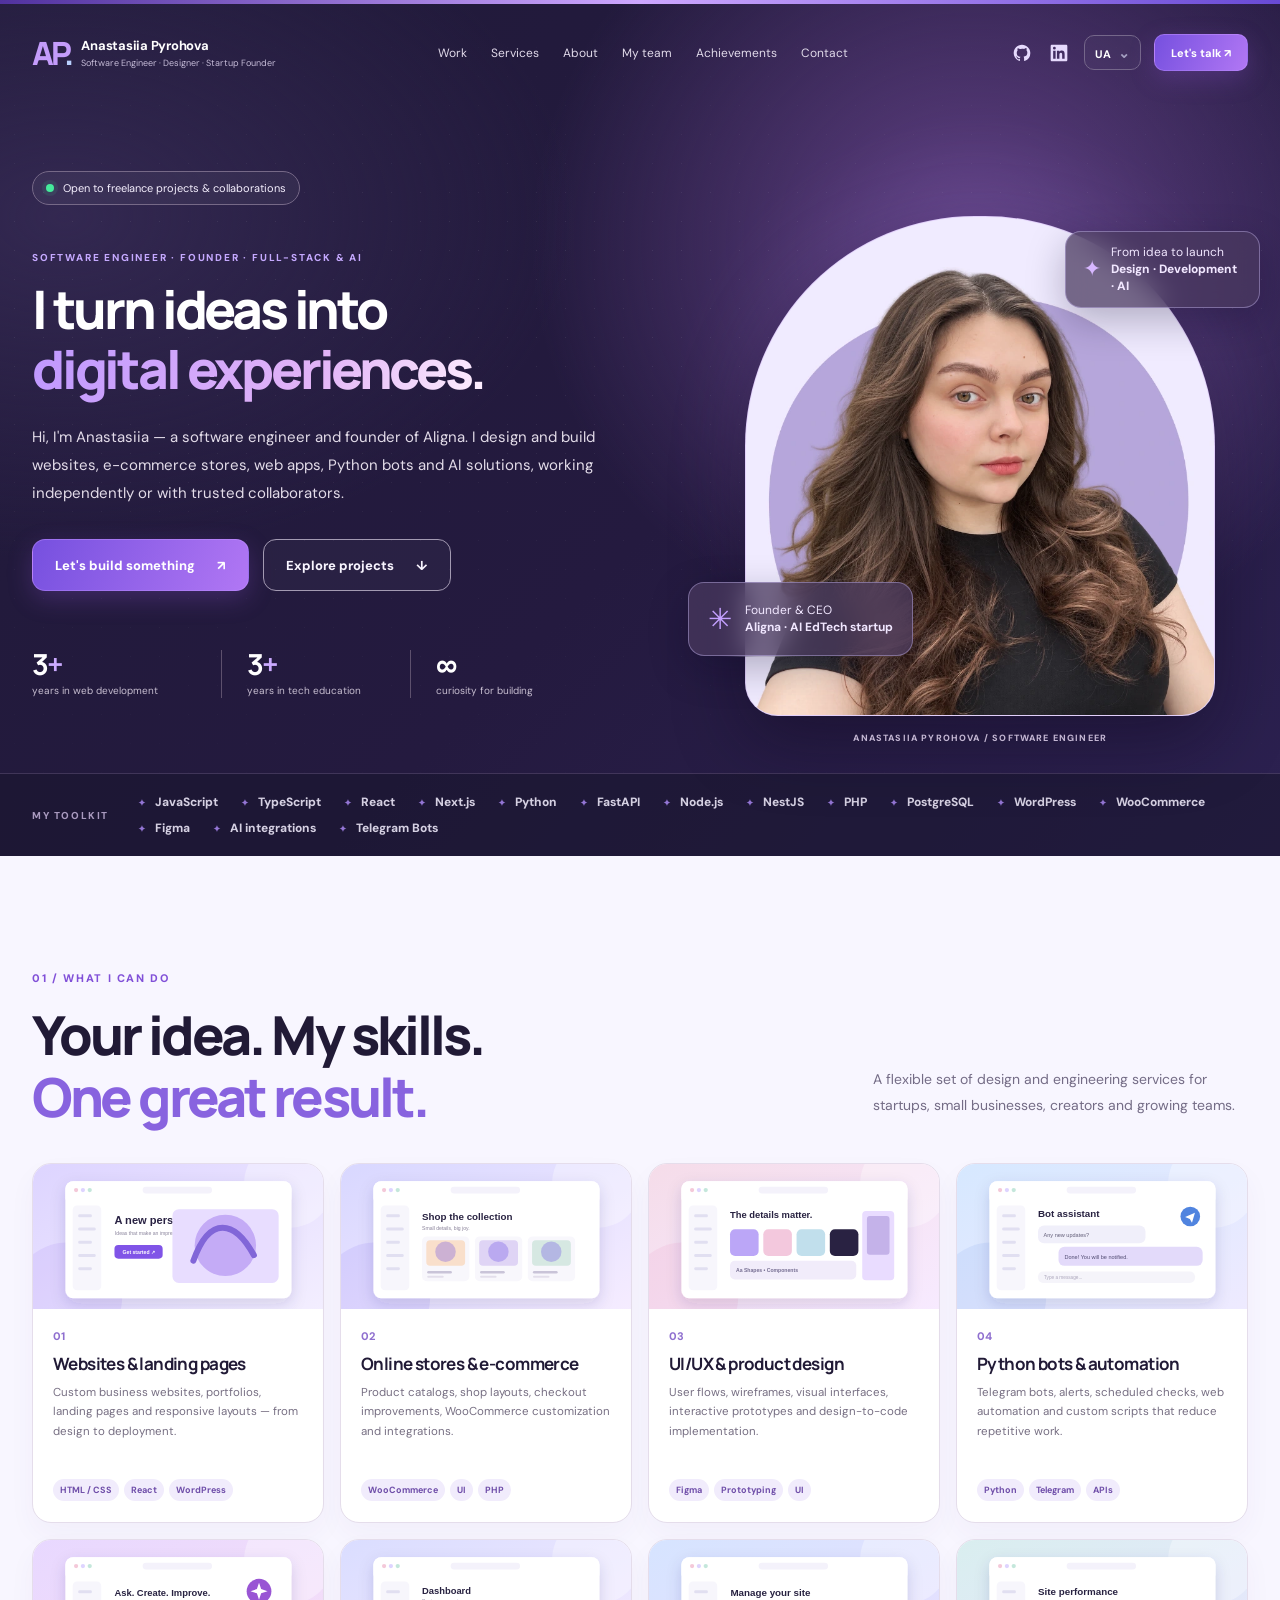
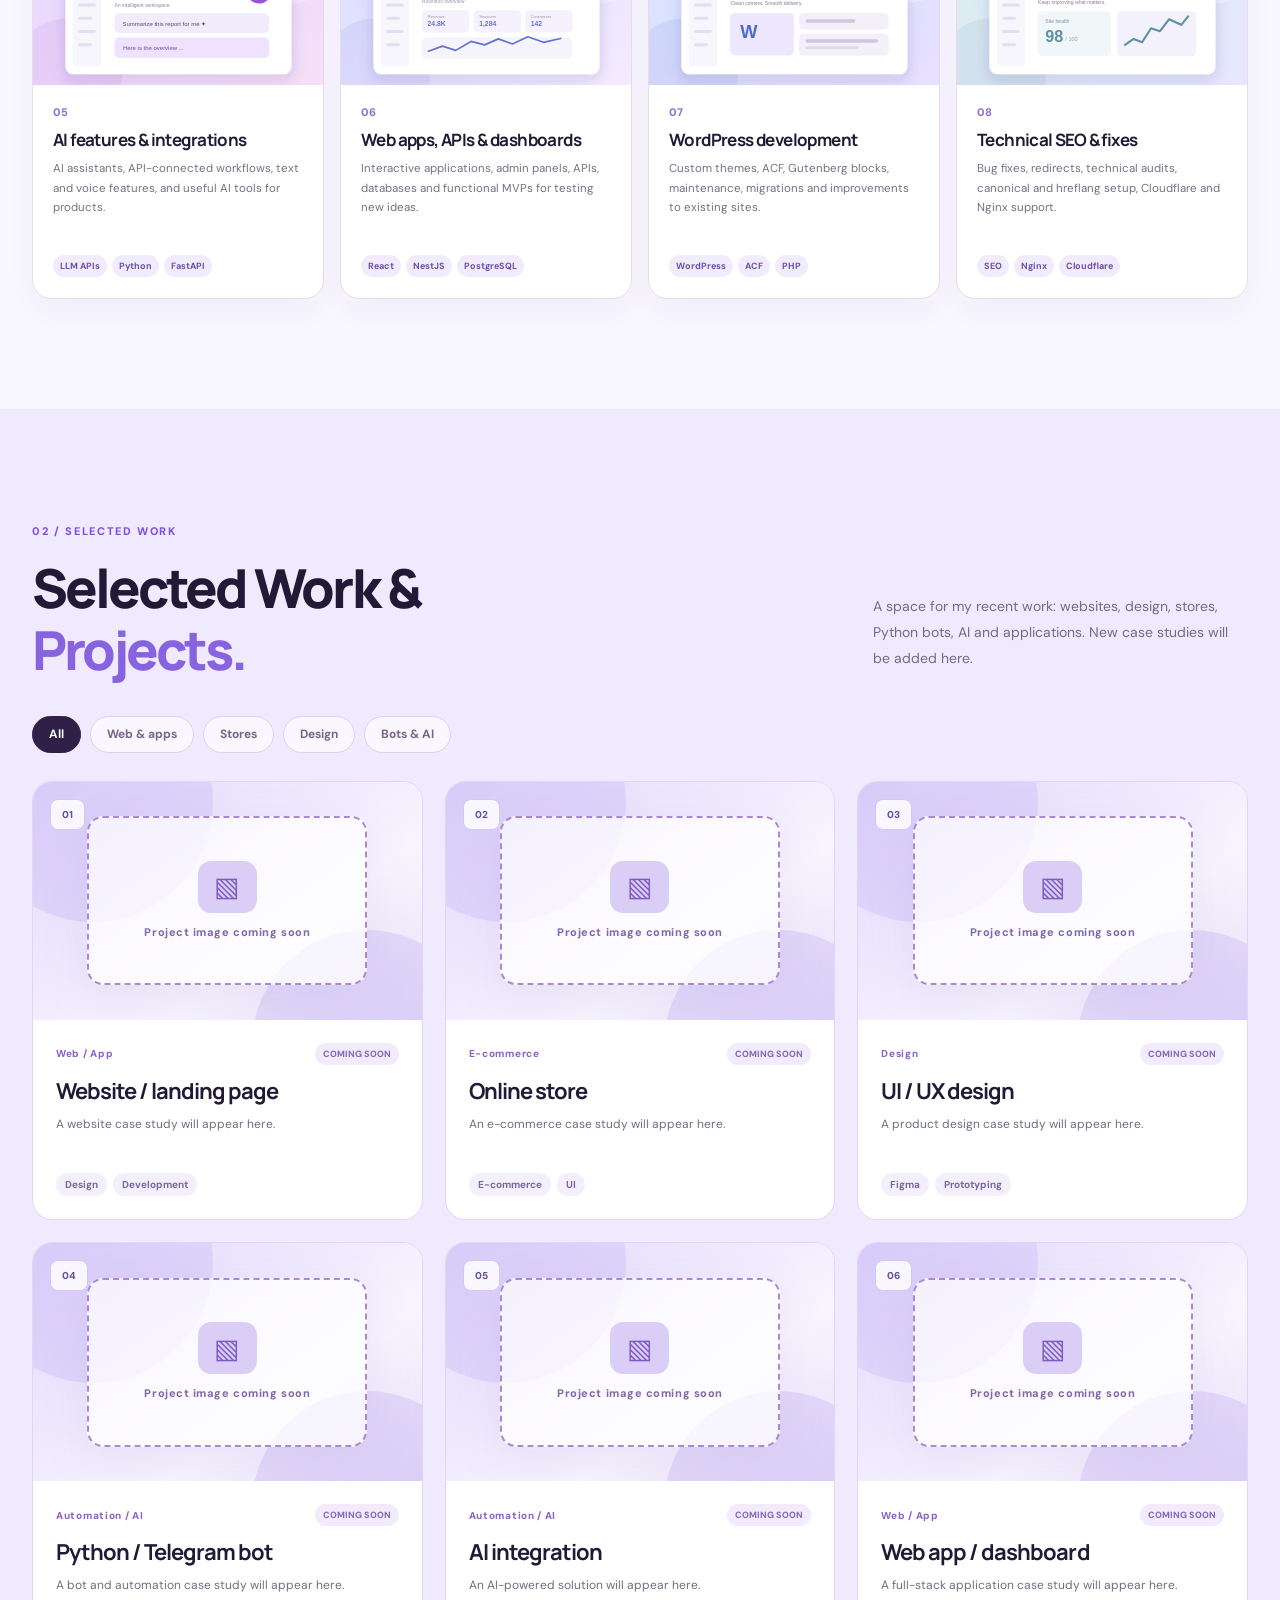
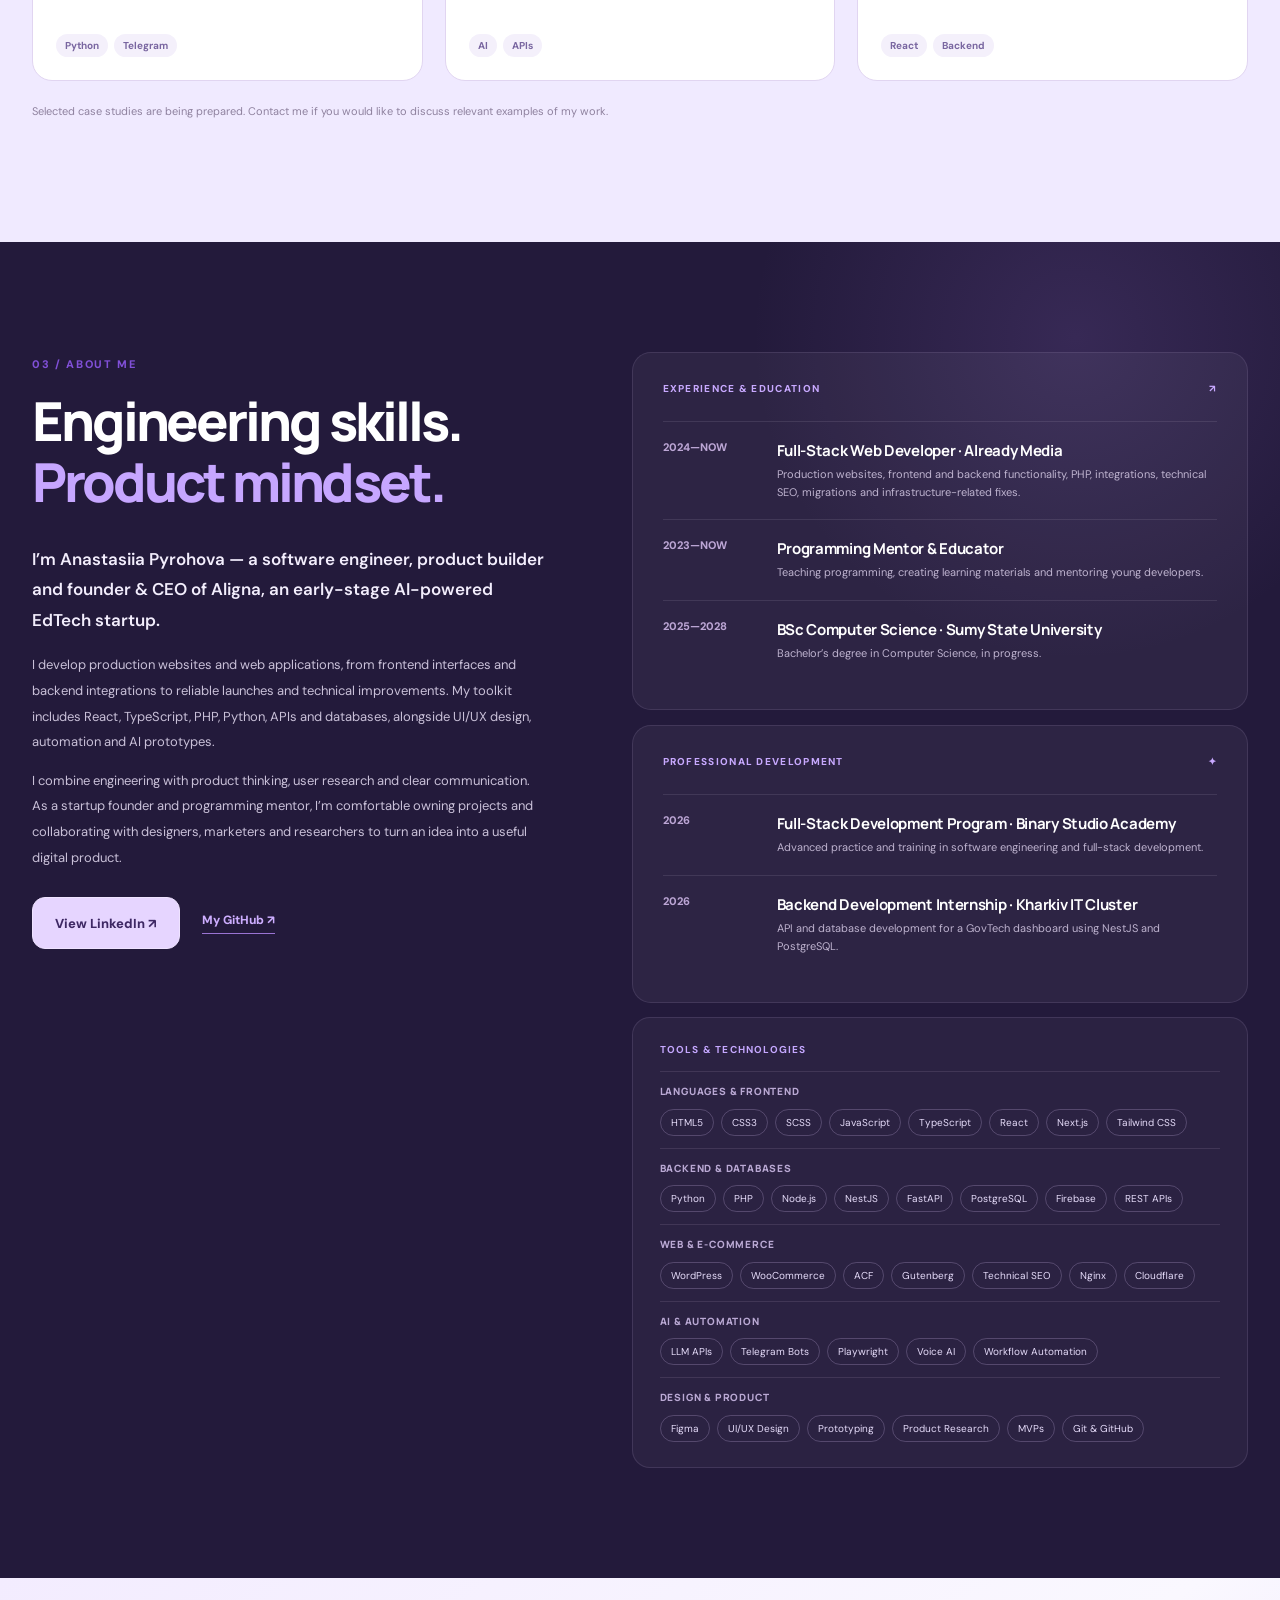
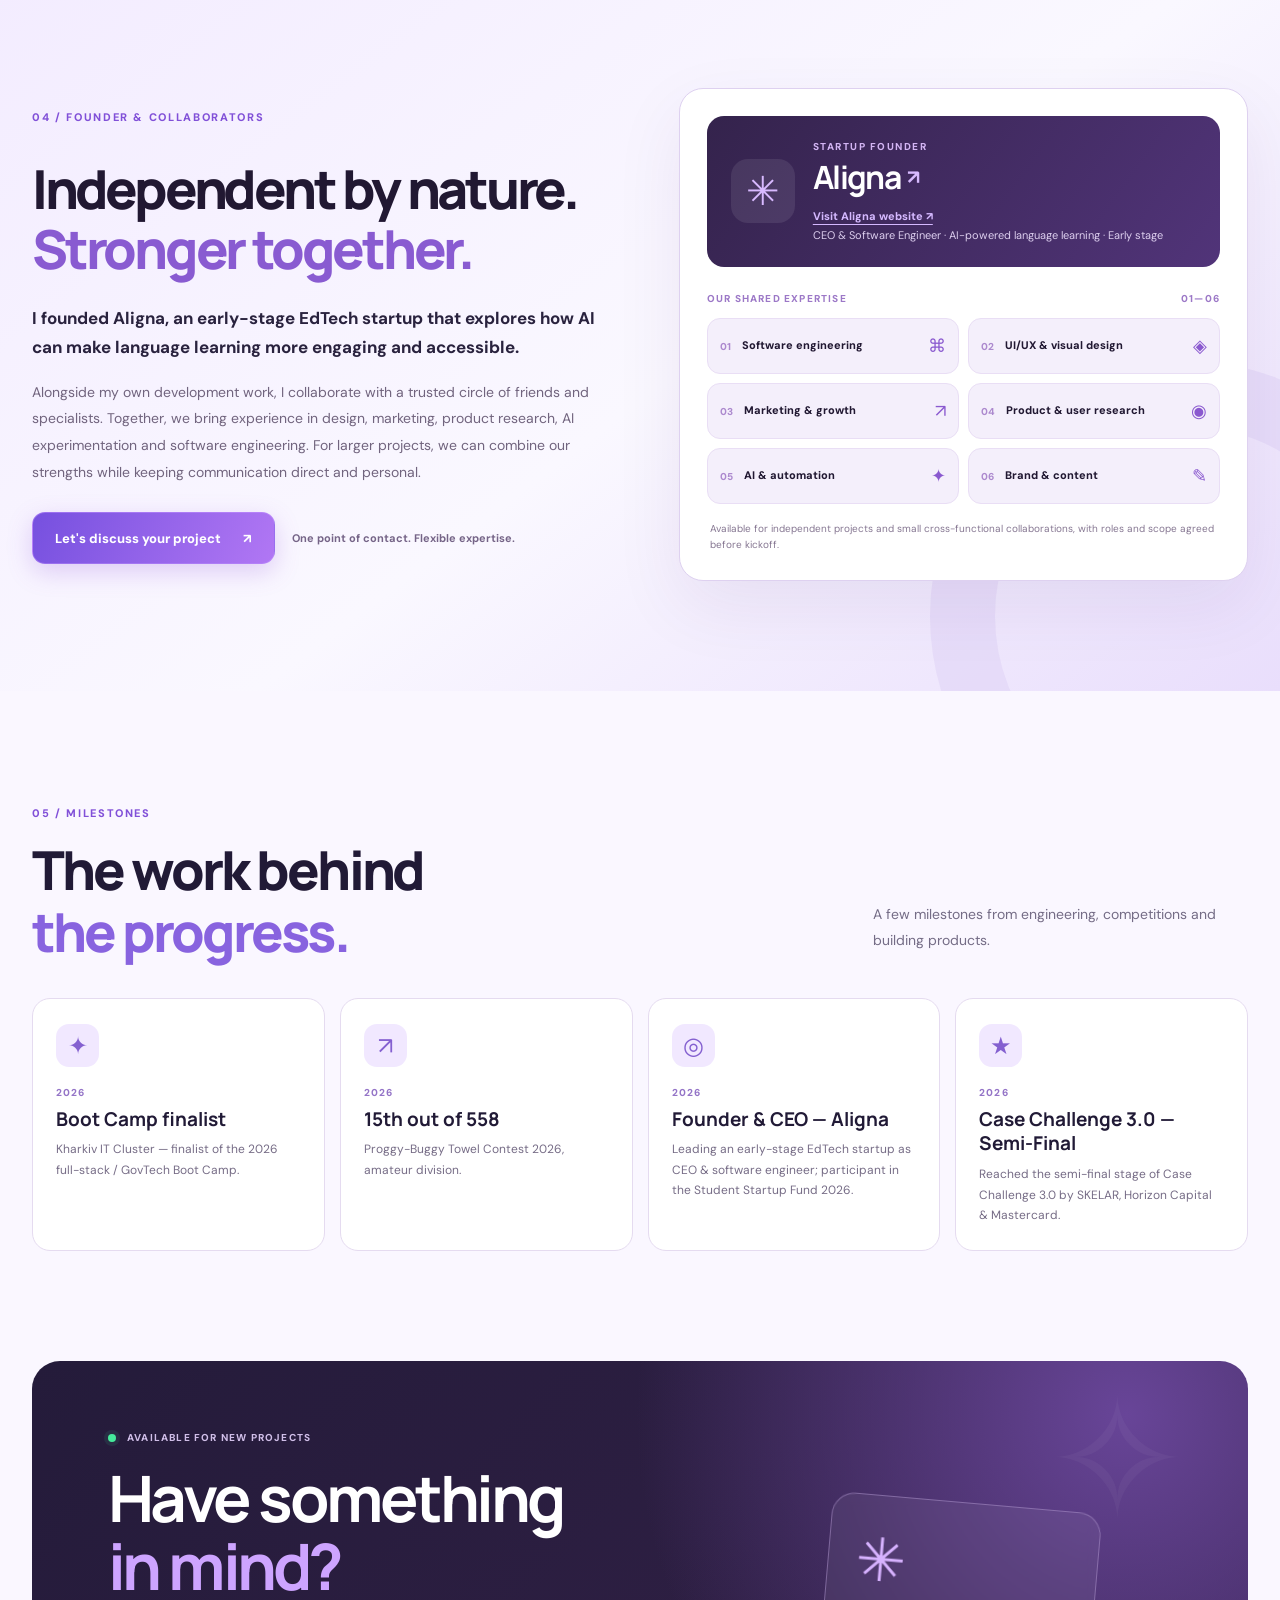
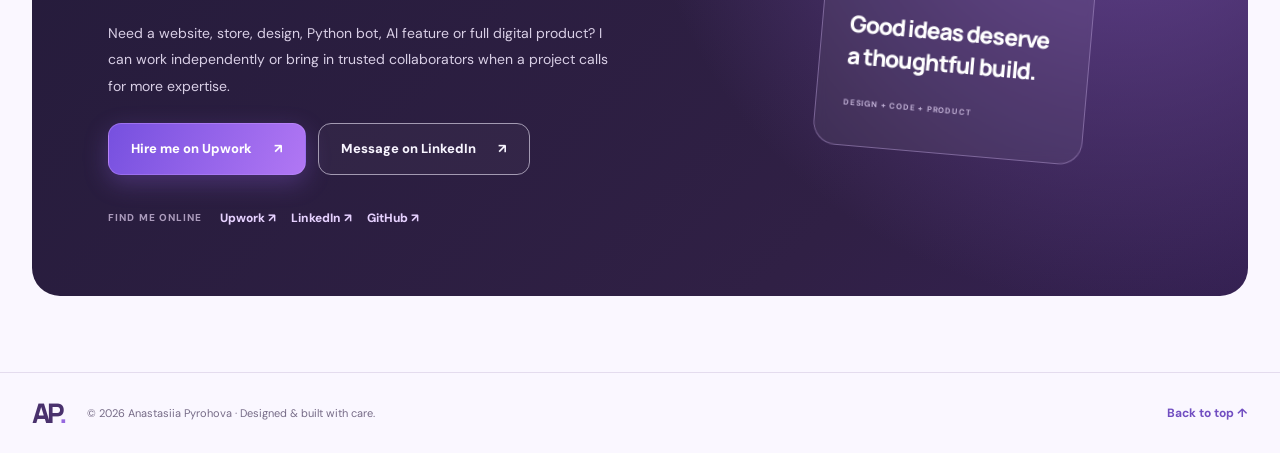
==== commit 541f32c8: "Update print statement from 'Hello' to 'Goodbye'" ====
--- a/index.html
+++ b/index.html
@@ -2,140 +2,140 @@
 
 <html lang="en">
 <head>
-<meta charset="utf-8"/>
-<meta content="width=device-width, initial-scale=1.0" name="viewport"/>
-<meta content="#201a39" name="theme-color"/>
-<meta content="Full-stack development, websites, e-commerce, UI/UX design, Python and Telegram bots, AI integrations and MVPs. Hire Anastasiia Pyrohova on Upwork." name="description"/>
-<meta content="Anastasiia Pyrohova — Developer, Designer &amp; Product Builder" property="og:title"/>
-<meta content="Websites, e-commerce, Python bots, UI/UX design, AI and web applications — thoughtful digital solutions from idea to launch." property="og:description"/>
-<meta content="website" property="og:type"/>
-<meta content="https://nastia-pyrohova.github.io/assets/og-cover.png" property="og:image"/>
-<link href="assets/favicon.svg" rel="icon" type="image/svg+xml"/>
-<link href="https://fonts.googleapis.com" rel="preconnect"/>
-<link crossorigin="" href="https://fonts.gstatic.com" rel="preconnect"/>
-<link href="https://fonts.googleapis.com/css2?family=DM+Sans:wght@400;500;600;700;800&amp;family=Manrope:wght@400;500;600;700;800&amp;display=swap" rel="stylesheet"/>
-<link href="styles.css" rel="stylesheet"/>
-<script defer="" src="site-config.js"></script>
-<script defer="" src="projects.js"></script>
-<script defer="" src="script.js"></script>
-<title>Anastasiia Pyrohova — Software Engineer, Designer &amp; Startup Founder</title>
-<link href="https://nastia-pyrohova.github.io/" rel="canonical"/><meta content="https://nastia-pyrohova.github.io/" property="og:url"/></head>
+    <meta charset="utf-8"/>
+    <meta content="width=device-width, initial-scale=1.0" name="viewport"/>
+    <meta content="#201a39" name="theme-color"/>
+    <meta content="Full-stack development, websites, e-commerce, UI/UX design, Python and Telegram bots, AI integrations and MVPs. Hire Anastasiia Pyrohova on Upwork." name="description"/>
+    <meta content="Anastasiia Pyrohova — Developer, Designer &amp; Product Builder" property="og:title"/>
+    <meta content="Websites, e-commerce, Python bots, UI/UX design, AI and web applications — thoughtful digital solutions from idea to launch." property="og:description"/>
+    <meta content="website" property="og:type"/>
+    <meta content="https://nastia-pyrohova.github.io/assets/og-cover.png" property="og:image"/>
+    <link href="assets/favicon.svg" rel="icon" type="image/svg+xml"/>
+    <link href="https://fonts.googleapis.com" rel="preconnect"/>
+    <link crossorigin="" href="https://fonts.gstatic.com" rel="preconnect"/>
+    <link href="https://fonts.googleapis.com/css2?family=DM+Sans:wght@400;500;600;700;800&amp;family=Manrope:wght@400;500;600;700;800&amp;display=swap" rel="stylesheet"/>
+    <link href="styles.css" rel="stylesheet"/>
+    <script defer="" src="site-config.js"></script>
+    <script defer="" src="projects.js"></script>
+    <script defer="" src="script.js"></script>
+    <title>Anastasiia Pyrohova — Software Engineer, Designer &amp; Startup Founder</title>
+    <link href="https://nastia-pyrohova.github.io/" rel="canonical"/><meta content="https://nastia-pyrohova.github.io/" property="og:url"/></head>
 <body>
 <a class="skip-link" href="#main">Skip to content</a>
 <div class="top-accent"></div>
 <div class="dark-top" id="top">
-<header class="site-header wrap">
-<a aria-label="Anastasiia Pyrohova, home" class="brand" href="#top">
-<span class="brand-symbol">AP<span>.</span></span>
-<span class="brand-meta"><b>Anastasiia Pyrohova</b><small data-i18n="brandSubtitle">Software Engineer · Designer · Startup Founder</small></span>
-</a>
-<nav aria-label="Primary navigation" class="nav desktop-nav">
-<a data-i18n="navWork" href="#work">Work</a><a data-i18n="navServices" href="#services">Services</a><a data-i18n="navAbout" href="#about">About</a><a data-i18n="navTeam" href="#team">My team</a><a data-i18n="navWins" href="#achievements">Achievements</a><a data-i18n="navContact" href="#contact">Contact</a>
-</nav>
-<div class="header-right">
-<a aria-label="GitHub" class="social-icon desktop-social github-link" href="https://github.com/Nastia-Pyrohova" rel="noopener noreferrer" target="_blank"><svg aria-hidden="true" viewbox="0 0 24 24"><path d="M12 2C6.48 2 2 6.48 2 12c0 4.42 2.87 8.17 6.84 9.49.5.09.68-.21.68-.48v-1.68c-2.78.6-3.37-1.18-3.37-1.18-.45-1.15-1.11-1.46-1.11-1.46-.91-.62.07-.61.07-.61 1.01.07 1.54 1.04 1.54 1.04.9 1.53 2.37 1.09 2.95.83.09-.65.35-1.09.64-1.34-2.22-.25-4.55-1.11-4.55-4.94 0-1.09.39-1.99 1.03-2.69-.1-.25-.45-1.28.1-2.66 0 0 .84-.27 2.75 1.03A9.62 9.62 0 0 1 12 6.8c.85 0 1.71.11 2.51.34 1.91-1.3 2.75-1.03 2.75-1.03.55 1.38.2 2.41.1 2.66.64.7 1.03 1.6 1.03 2.69 0 3.84-2.34 4.68-4.57 4.93.36.31.68.92.68 1.85v2.77c0 .27.18.58.69.48A10.01 10.01 0 0 0 22 12c0-5.52-4.48-10-10-10Z" fill="currentColor"></path></svg></a>
-<a aria-label="LinkedIn" class="social-icon desktop-social linkedin-link" href="https://www.linkedin.com/in/anastasiia-pyrohova/" rel="noopener noreferrer" target="_blank"><svg aria-hidden="true" viewbox="0 0 24 24"><path d="M20.45 2H3.55C2.69 2 2 2.68 2 3.52v16.96c0 .84.69 1.52 1.55 1.52h16.9c.86 0 1.55-.68 1.55-1.52V3.52c0-.84-.69-1.52-1.55-1.52ZM7.93 18.75H4.98V9.2h2.95v9.55ZM6.45 7.9a1.7 1.7 0 1 1 0-3.4 1.7 1.7 0 0 1 0 3.4ZM18.75 18.75H15.8V14.1c0-1.11-.02-2.53-1.54-2.53-1.54 0-1.78 1.2-1.78 2.45v4.73H9.53V9.2h2.83v1.3h.04c.39-.74 1.36-1.53 2.79-1.53 2.98 0 3.56 1.97 3.56 4.54v5.24Z" fill="currentColor"></path></svg></a>
-<button aria-label="Switch language" class="lang-toggle" id="lang-toggle" type="button">UA <span>⌄</span></button>
-<a class="button button-compact button-primary header-cta" data-i18n="navHire" href="#contact">Let's talk ↗</a>
-<button aria-controls="mobile-nav" aria-expanded="false" aria-label="Open navigation" class="menu-toggle" id="menu-toggle" type="button"><span></span><span></span></button>
-</div>
-</header>
-<nav aria-label="Mobile navigation" class="mobile-nav wrap" hidden="" id="mobile-nav">
-<a data-i18n="navWork" href="#work">Work</a><a data-i18n="navServices" href="#services">Services</a><a data-i18n="navAbout" href="#about">About</a><a data-i18n="navTeam" href="#team">My team</a><a data-i18n="navWins" href="#achievements">Achievements</a><a data-i18n="navContact" href="#contact">Contact</a>
-</nav>
-<main id="main">
-<section aria-labelledby="hero-title" class="hero wrap">
-<div class="hero-copy">
-<div class="availability"><span class="live-dot"></span><span data-i18n="availability">Open to freelance projects &amp; collaborations</span></div>
-<p class="hero-overline" data-i18n="heroOverline">SOFTWARE ENGINEER · FOUNDER · FULL-STACK &amp; AI</p>
-<h1 id="hero-title"><span data-i18n="heroTitle1">I turn ideas into</span><br/><span class="gradient-title" data-i18n="heroTitle2">digital experiences.</span></h1>
-<p class="hero-lead" data-i18n="heroLead">Hi, I'm Anastasiia — a software engineer and founder of Aligna. I design and build websites, e-commerce stores, web apps, Python bots and AI solutions, working independently or with trusted collaborators.</p>
-<div class="hero-actions"><a class="button button-primary" href="#contact"><span data-i18n="heroCta">Let's build something</span><span aria-hidden="true">↗</span></a><a class="button button-outline" href="#work"><span data-i18n="heroSecondary">Explore projects</span><span aria-hidden="true">↓</span></a></div>
-<div class="hero-proof"><div><b>3<span>+</span></b><span data-i18n="heroMetric1">years in web development</span></div><div><b>3<span>+</span></b><span data-i18n="heroMetric2">years in tech education</span></div><div><b>∞</b><span data-i18n="heroMetric3">curiosity for building</span></div></div>
-</div>
-<div class="hero-image-col">
-<div class="hero-image-glow"></div>
-<div class="hero-image-frame"><img alt="Portrait of Anastasiia Pyrohova" fetchpriority="high" height="800" src="assets/anastasiia-portrait.webp" width="800"/></div>
-<div class="hero-sticker sticker-top"><span aria-hidden="true" class="sticker-mark">✦</span><span data-i18n="heroStickerTop">From idea to launch<br/><b>Design · Development · AI</b></span></div>
-<div class="hero-sticker sticker-bottom"><span aria-hidden="true" class="small-spark">✳</span><span data-i18n="heroSticker">Founder &amp; CEO<br/><b>Aligna · AI EdTech startup</b></span></div>
-<div class="photo-caption" data-i18n="photoCaption">ANASTASIIA PYROHOVA / SOFTWARE ENGINEER</div>
-</div>
-</section>
-<div aria-label="Technologies and specialties" class="tech-ticker"><div class="wrap tech-ticker-inner"><span class="ticker-label" data-i18n="stackLabel">MY TOOLKIT</span><div class="ticker-items"><span>JavaScript</span><span>TypeScript</span><span>React</span><span>Next.js</span><span>Python</span><span>FastAPI</span><span>Node.js</span><span>NestJS</span><span>PHP</span><span>PostgreSQL</span><span>WordPress</span><span>WooCommerce</span><span>Figma</span><span>AI integrations</span><span>Telegram Bots</span></div></div></div>
-</main></div>
+    <header class="site-header wrap">
+        <a aria-label="Anastasiia Pyrohova, home" class="brand" href="#top">
+            <span class="brand-symbol">AP<span>.</span></span>
+            <span class="brand-meta"><b>Anastasiia Pyrohova</b><small data-i18n="brandSubtitle">Software Engineer · Designer · Startup Founder</small></span>
+        </a>
+        <nav aria-label="Primary navigation" class="nav desktop-nav">
+            <a data-i18n="navWork" href="#work">Work</a><a data-i18n="navServices" href="#services">Services</a><a data-i18n="navAbout" href="#about">About</a><a data-i18n="navTeam" href="#team">My team</a><a data-i18n="navWins" href="#achievements">Achievements</a><a data-i18n="navContact" href="#contact">Contact</a>
+        </nav>
+        <div class="header-right">
+            <a aria-label="GitHub" class="social-icon desktop-social github-link" href="https://github.com/Nastia-Pyrohova" rel="noopener noreferrer" target="_blank"><svg aria-hidden="true" viewbox="0 0 24 24"><path d="M12 2C6.48 2 2 6.48 2 12c0 4.42 2.87 8.17 6.84 9.49.5.09.68-.21.68-.48v-1.68c-2.78.6-3.37-1.18-3.37-1.18-.45-1.15-1.11-1.46-1.11-1.46-.91-.62.07-.61.07-.61 1.01.07 1.54 1.04 1.54 1.04.9 1.53 2.37 1.09 2.95.83.09-.65.35-1.09.64-1.34-2.22-.25-4.55-1.11-4.55-4.94 0-1.09.39-1.99 1.03-2.69-.1-.25-.45-1.28.1-2.66 0 0 .84-.27 2.75 1.03A9.62 9.62 0 0 1 12 6.8c.85 0 1.71.11 2.51.34 1.91-1.3 2.75-1.03 2.75-1.03.55 1.38.2 2.41.1 2.66.64.7 1.03 1.6 1.03 2.69 0 3.84-2.34 4.68-4.57 4.93.36.31.68.92.68 1.85v2.77c0 .27.18.58.69.48A10.01 10.01 0 0 0 22 12c0-5.52-4.48-10-10-10Z" fill="currentColor"></path></svg></a>
+            <a aria-label="LinkedIn" class="social-icon desktop-social linkedin-link" href="https://www.linkedin.com/in/anastasiia-pyrohova/" rel="noopener noreferrer" target="_blank"><svg aria-hidden="true" viewbox="0 0 24 24"><path d="M20.45 2H3.55C2.69 2 2 2.68 2 3.52v16.96c0 .84.69 1.52 1.55 1.52h16.9c.86 0 1.55-.68 1.55-1.52V3.52c0-.84-.69-1.52-1.55-1.52ZM7.93 18.75H4.98V9.2h2.95v9.55ZM6.45 7.9a1.7 1.7 0 1 1 0-3.4 1.7 1.7 0 0 1 0 3.4ZM18.75 18.75H15.8V14.1c0-1.11-.02-2.53-1.54-2.53-1.54 0-1.78 1.2-1.78 2.45v4.73H9.53V9.2h2.83v1.3h.04c.39-.74 1.36-1.53 2.79-1.53 2.98 0 3.56 1.97 3.56 4.54v5.24Z" fill="currentColor"></path></svg></a>
+            <button aria-label="Switch language" class="lang-toggle" id="lang-toggle" type="button">UA <span>⌄</span></button>
+            <a class="button button-compact button-primary header-cta" data-i18n="navHire" href="#contact">Let's talk ↗</a>
+            <button aria-controls="mobile-nav" aria-expanded="false" aria-label="Open navigation" class="menu-toggle" id="menu-toggle" type="button"><span></span><span></span></button>
+        </div>
+    </header>
+    <nav aria-label="Mobile navigation" class="mobile-nav wrap" hidden="" id="mobile-nav">
+        <a data-i18n="navWork" href="#work">Work</a><a data-i18n="navServices" href="#services">Services</a><a data-i18n="navAbout" href="#about">About</a><a data-i18n="navTeam" href="#team">My team</a><a data-i18n="navWins" href="#achievements">Achievements</a><a data-i18n="navContact" href="#contact">Contact</a>
+    </nav>
+    <main id="main">
+        <section aria-labelledby="hero-title" class="hero wrap">
+            <div class="hero-copy">
+                <div class="availability"><span class="live-dot"></span><span data-i18n="availability">Open to freelance projects &amp; collaborations</span></div>
+                <p class="hero-overline" data-i18n="heroOverline">SOFTWARE ENGINEER · FOUNDER · FULL-STACK &amp; AI</p>
+                <h1 id="hero-title"><span data-i18n="heroTitle1">I turn ideas into</span><br/><span class="gradient-title" data-i18n="heroTitle2">digital experiences.</span></h1>
+                <p class="hero-lead" data-i18n="heroLead">Hi, I'm Anastasiia — a software engineer and founder of Aligna. I design and build websites, e-commerce stores, web apps, Python bots and AI solutions, working independently or with trusted collaborators.</p>
+                <div class="hero-actions"><a class="button button-primary" href="#contact"><span data-i18n="heroCta">Let's build something</span><span aria-hidden="true">↗</span></a><a class="button button-outline" href="#work"><span data-i18n="heroSecondary">Explore projects</span><span aria-hidden="true">↓</span></a></div>
+                <div class="hero-proof"><div><b>3<span>+</span></b><span data-i18n="heroMetric1">years in web development</span></div><div><b>3<span>+</span></b><span data-i18n="heroMetric2">years in tech education</span></div><div><b>∞</b><span data-i18n="heroMetric3">curiosity for building</span></div></div>
+            </div>
+            <div class="hero-image-col">
+                <div class="hero-image-glow"></div>
+                <div class="hero-image-frame"><img alt="Portrait of Anastasiia Pyrohova" fetchpriority="high" height="800" src="assets/anastasiia-portrait.webp" width="800"/></div>
+                <div class="hero-sticker sticker-top"><span aria-hidden="true" class="sticker-mark">✦</span><span data-i18n="heroStickerTop">From idea to launch<br/><b>Design · Development · AI</b></span></div>
+                <div class="hero-sticker sticker-bottom"><span aria-hidden="true" class="small-spark">✳</span><span data-i18n="heroSticker">Founder &amp; CEO<br/><b>Aligna · AI EdTech startup</b></span></div>
+                <div class="photo-caption" data-i18n="photoCaption">ANASTASIIA PYROHOVA / SOFTWARE ENGINEER</div>
+            </div>
+        </section>
+        <div aria-label="Technologies and specialties" class="tech-ticker"><div class="wrap tech-ticker-inner"><span class="ticker-label" data-i18n="stackLabel">MY TOOLKIT</span><div class="ticker-items"><span>JavaScript</span><span>TypeScript</span><span>React</span><span>Next.js</span><span>Python</span><span>FastAPI</span><span>Node.js</span><span>NestJS</span><span>PHP</span><span>PostgreSQL</span><span>WordPress</span><span>WooCommerce</span><span>Figma</span><span>AI integrations</span><span>Telegram Bots</span></div></div></div>
+    </main></div>
 <section aria-labelledby="services-title" class="section section-light services-section" id="services">
-<div class="wrap">
-<div class="section-heading"><div><span class="section-index" data-i18n="servicesIndex">01 / WHAT I CAN DO</span><h2 data-i18n="servicesTitle" id="services-title">Your idea. My skills.<br/><em>One great result.</em></h2></div><p data-i18n="servicesLead">A flexible set of design and engineering services for startups, small businesses, creators and growing teams.</p></div>
-<div class="services-grid">
-<article class="service-card"><img alt="Illustration of a modern website interface" loading="lazy" src="assets/services/websites.svg"/><div class="service-body"><div class="service-num">01 <span>↗</span></div><h3 data-i18n="s1Title">Websites &amp; landing pages</h3><p data-i18n="s1Desc">Custom business websites, portfolios, landing pages and responsive layouts — from design to deployment.</p><div class="mini-tags"><span>HTML / CSS</span><span>React</span><span>WordPress</span></div></div></article>
-<article class="service-card"><img alt="Illustration of an online shop" loading="lazy" src="assets/services/ecommerce.svg"/><div class="service-body"><div class="service-num">02 <span>↗</span></div><h3 data-i18n="s2Title">Online stores &amp; e-commerce</h3><p data-i18n="s2Desc">Product catalogs, shop layouts, checkout improvements, WooCommerce customization and integrations.</p><div class="mini-tags"><span>WooCommerce</span><span>UI</span><span>PHP</span></div></div></article>
-<article class="service-card"><img alt="Illustration of user interface design" loading="lazy" src="assets/services/design.svg"/><div class="service-body"><div class="service-num">03 <span>↗</span></div><h3 data-i18n="s3Title">UI/UX &amp; product design</h3><p data-i18n="s3Desc">User flows, wireframes, visual interfaces, interactive prototypes and design-to-code implementation.</p><div class="mini-tags"><span>Figma</span><span>Prototyping</span><span>UI</span></div></div></article>
-<article class="service-card"><img alt="Illustration of Python Telegram bot messaging" loading="lazy" src="assets/services/bots.svg"/><div class="service-body"><div class="service-num">04 <span>↗</span></div><h3 data-i18n="s4Title">Python bots &amp; automation</h3><p data-i18n="s4Desc">Telegram bots, alerts, scheduled checks, web automation and custom scripts that reduce repetitive work.</p><div class="mini-tags"><span>Python</span><span>Telegram</span><span>APIs</span></div></div></article>
-<article class="service-card"><img alt="Illustration of artificial intelligence integration" loading="lazy" src="assets/services/ai.svg"/><div class="service-body"><div class="service-num">05 <span>↗</span></div><h3 data-i18n="s5Title">AI features &amp; integrations</h3><p data-i18n="s5Desc">AI assistants, API-connected workflows, text and voice features, and useful AI tools for products.</p><div class="mini-tags"><span>LLM APIs</span><span>Python</span><span>FastAPI</span></div></div></article>
-<article class="service-card"><img alt="Illustration of an analytics web application" loading="lazy" src="assets/services/apps.svg"/><div class="service-body"><div class="service-num">06 <span>↗</span></div><h3 data-i18n="s6Title">Web apps, APIs &amp; dashboards</h3><p data-i18n="s6Desc">Interactive applications, admin panels, APIs, databases and functional MVPs for testing new ideas.</p><div class="mini-tags"><span>React</span><span>NestJS</span><span>PostgreSQL</span></div></div></article>
-<article class="service-card"><img alt="Illustration of site content management" loading="lazy" src="assets/services/wordpress.svg"/><div class="service-body"><div class="service-num">07 <span>↗</span></div><h3 data-i18n="s7Title">WordPress development</h3><p data-i18n="s7Desc">Custom themes, ACF, Gutenberg blocks, maintenance, migrations and improvements to existing sites.</p><div class="mini-tags"><span>WordPress</span><span>ACF</span><span>PHP</span></div></div></article>
-<article class="service-card"><img alt="Illustration of SEO and performance improvements" loading="lazy" src="assets/services/seo.svg"/><div class="service-body"><div class="service-num">08 <span>↗</span></div><h3 data-i18n="s8Title">Technical SEO &amp; fixes</h3><p data-i18n="s8Desc">Bug fixes, redirects, technical audits, canonical and hreflang setup, Cloudflare and Nginx support.</p><div class="mini-tags"><span>SEO</span><span>Nginx</span><span>Cloudflare</span></div></div></article>
-</div>
-</div>
+    <div class="wrap">
+        <div class="section-heading"><div><span class="section-index" data-i18n="servicesIndex">01 / WHAT I CAN DO</span><h2 data-i18n="servicesTitle" id="services-title">Your idea. My skills.<br/><em>One great result.</em></h2></div><p data-i18n="servicesLead">A flexible set of design and engineering services for startups, small businesses, creators and growing teams.</p></div>
+        <div class="services-grid">
+            <article class="service-card"><img alt="Illustration of a modern website interface" loading="lazy" src="assets/services/websites.svg"/><div class="service-body"><div class="service-num">01</div><h3 data-i18n="s1Title">Websites &amp; landing pages</h3><p data-i18n="s1Desc">Custom business websites, portfolios, landing pages and responsive layouts — from design to deployment.</p><div class="mini-tags"><span>HTML / CSS</span><span>React</span><span>WordPress</span></div></div></article>
+            <article class="service-card"><img alt="Illustration of an online shop" loading="lazy" src="assets/services/ecommerce.svg"/><div class="service-body"><div class="service-num">02</div><h3 data-i18n="s2Title">Online stores &amp; e-commerce</h3><p data-i18n="s2Desc">Product catalogs, shop layouts, checkout improvements, WooCommerce customization and integrations.</p><div class="mini-tags"><span>WooCommerce</span><span>UI</span><span>PHP</span></div></div></article>
+            <article class="service-card"><img alt="Illustration of user interface design" loading="lazy" src="assets/services/design.svg"/><div class="service-body"><div class="service-num">03</div><h3 data-i18n="s3Title">UI/UX &amp; product design</h3><p data-i18n="s3Desc">User flows, wireframes, visual interfaces, interactive prototypes and design-to-code implementation.</p><div class="mini-tags"><span>Figma</span><span>Prototyping</span><span>UI</span></div></div></article>
+            <article class="service-card"><img alt="Illustration of Python Telegram bot messaging" loading="lazy" src="assets/services/bots.svg"/><div class="service-body"><div class="service-num">04</div><h3 data-i18n="s4Title">Python bots &amp; automation</h3><p data-i18n="s4Desc">Telegram bots, alerts, scheduled checks, web automation and custom scripts that reduce repetitive work.</p><div class="mini-tags"><span>Python</span><span>Telegram</span><span>APIs</span></div></div></article>
+            <article class="service-card"><img alt="Illustration of artificial intelligence integration" loading="lazy" src="assets/services/ai.svg"/><div class="service-body"><div class="service-num">05</div><h3 data-i18n="s5Title">AI features &amp; integrations</h3><p data-i18n="s5Desc">AI assistants, API-connected workflows, text and voice features, and useful AI tools for products.</p><div class="mini-tags"><span>LLM APIs</span><span>Python</span><span>FastAPI</span></div></div></article>
+            <article class="service-card"><img alt="Illustration of an analytics web application" loading="lazy" src="assets/services/apps.svg"/><div class="service-body"><div class="service-num">06</div><h3 data-i18n="s6Title">Web apps, APIs &amp; dashboards</h3><p data-i18n="s6Desc">Interactive applications, admin panels, APIs, databases and functional MVPs for testing new ideas.</p><div class="mini-tags"><span>React</span><span>NestJS</span><span>PostgreSQL</span></div></div></article>
+            <article class="service-card"><img alt="Illustration of site content management" loading="lazy" src="assets/services/wordpress.svg"/><div class="service-body"><div class="service-num">07</div><h3 data-i18n="s7Title">WordPress development</h3><p data-i18n="s7Desc">Custom themes, ACF, Gutenberg blocks, maintenance, migrations and improvements to existing sites.</p><div class="mini-tags"><span>WordPress</span><span>ACF</span><span>PHP</span></div></div></article>
+            <article class="service-card"><img alt="Illustration of SEO and performance improvements" loading="lazy" src="assets/services/seo.svg"/><div class="service-body"><div class="service-num">08</div><h3 data-i18n="s8Title">Technical SEO &amp; fixes</h3><p data-i18n="s8Desc">Bug fixes, redirects, technical audits, canonical and hreflang setup, Cloudflare and Nginx support.</p><div class="mini-tags"><span>SEO</span><span>Nginx</span><span>Cloudflare</span></div></div></article>
+        </div>
+    </div>
 </section>
 <section aria-labelledby="work-title" class="section section-work" id="work"><div class="wrap">
-<div class="section-heading section-heading-work"><div><span class="section-index" data-i18n="workIndex">02 / SELECTED WORK</span><h2 data-i18n="workTitle" id="work-title">Projects &amp;<br/><em>case studies.</em></h2></div><p data-i18n="workLead">A space for my recent work: websites, design, stores, Python bots, AI and applications. New case studies will be added here.</p></div>
-<div aria-label="Filter projects" class="filter-list" id="project-filters"><button aria-pressed="true" class="filter-btn is-active" data-filter="all" data-i18n="filterAll" type="button">All</button><button aria-pressed="false" class="filter-btn" data-filter="web" data-i18n="filterWeb" type="button">Web &amp; apps</button><button aria-pressed="false" class="filter-btn" data-filter="commerce" data-i18n="filterStores" type="button">Stores</button><button aria-pressed="false" class="filter-btn" data-filter="design" data-i18n="filterDesign" type="button">Design</button><button aria-pressed="false" class="filter-btn" data-filter="automation" data-i18n="filterBots" type="button">Bots &amp; AI</button></div>
-<div aria-live="polite" class="projects-grid" id="projects-grid"></div>
-<p class="work-footnote" data-i18n="workFootnote">Selected case studies are being prepared. Contact me if you would like to discuss relevant examples of my work.</p>
+    <div class="section-heading section-heading-work"><div><span class="section-index" data-i18n="workIndex">02 / SELECTED WORK</span><h2 data-i18n="workTitle" id="work-title">Selected Work &amp;<br/><em>Projects.</em></h2></div><p data-i18n="workLead">A space for my recent work: websites, design, stores, Python bots, AI and applications. New case studies will be added here.</p></div>
+    <div aria-label="Filter projects" class="filter-list" id="project-filters"><button aria-pressed="true" class="filter-btn is-active" data-filter="all" data-i18n="filterAll" type="button">All</button><button aria-pressed="false" class="filter-btn" data-filter="web" data-i18n="filterWeb" type="button">Web &amp; apps</button><button aria-pressed="false" class="filter-btn" data-filter="commerce" data-i18n="filterStores" type="button">Stores</button><button aria-pressed="false" class="filter-btn" data-filter="design" data-i18n="filterDesign" type="button">Design</button><button aria-pressed="false" class="filter-btn" data-filter="automation" data-i18n="filterBots" type="button">Bots &amp; AI</button></div>
+    <div aria-live="polite" class="projects-grid" id="projects-grid"></div>
+    <p class="work-footnote" data-i18n="workFootnote">Selected case studies are being prepared. Contact me if you would like to discuss relevant examples of my work.</p>
 </div></section>
 <section aria-labelledby="about-title" class="section section-about" id="about"><div class="wrap about-layout">
-<div class="about-left"><span class="section-index" data-i18n="aboutIndex">03 / ABOUT ME</span><h2 data-i18n="aboutTitle" id="about-title">Engineering skills.<br/><em>Product mindset.</em></h2><p class="about-strong" data-i18n="aboutLead">I’m Anastasiia Pyrohova — a software engineer, product builder and founder &amp; CEO of Aligna, an early-stage AI-powered EdTech startup.</p><p data-i18n="aboutText">I develop production websites and web applications, from frontend interfaces and backend integrations to reliable launches and technical improvements. My toolkit includes React, TypeScript, PHP, Python, APIs and databases, alongside UI/UX design, automation and AI prototypes.</p><p data-i18n="aboutText2">I combine engineering with product thinking, user research and clear communication. As a startup founder and programming mentor, I’m comfortable owning projects and collaborating with designers, marketers and researchers to turn an idea into a useful digital product.</p><div class="about-actions"><a class="button button-soft" data-i18n="aboutLinkedIn" href="https://www.linkedin.com/in/anastasiia-pyrohova/" id="about-linkedin" rel="noopener noreferrer" target="_blank">View LinkedIn ↗</a><a class="inline-link github-link" data-i18n="aboutGithub" href="https://github.com/Nastia-Pyrohova" rel="noopener noreferrer" target="_blank">My GitHub ↗</a></div></div>
-<div class="about-right"><div class="about-card"><div class="about-card-top"><span data-i18n="experienceTitle">EXPERIENCE &amp; EDUCATION</span><span>↗</span></div><div class="timeline">
-<div class="timeline-row"><span>2024—NOW</span><div><h3 data-i18n="timeline1Title">Full-Stack Web Developer · Already Media</h3><p data-i18n="timeline1Text">Production websites, frontend and backend functionality, PHP, integrations, technical SEO, migrations and infrastructure-related fixes.</p></div></div>
-<div class="timeline-row"><span>2023—NOW</span><div><h3 data-i18n="timeline3Title">Programming Mentor &amp; Educator</h3><p data-i18n="timeline3Text">Teaching programming, creating learning materials and mentoring young developers.</p></div></div>
-<div class="timeline-row"><span>2025—2028</span><div><h3 data-i18n="timeline4Title">BSc Computer Science · Sumy State University</h3><p data-i18n="timeline4Text">Bachelor’s degree in Computer Science, in progress.</p></div></div>
-</div></div><div class="about-card training-card">
-<div class="about-card-top"><span data-i18n="trainingTitle">PROFESSIONAL DEVELOPMENT</span><span aria-hidden="true">✦</span></div>
-<div class="timeline">
-<div class="timeline-row"><span>2026</span><div><h3 data-i18n="training1Title">Full-Stack Development Program · Binary Studio Academy</h3><p data-i18n="training1Text">Advanced practice and training in software engineering and full-stack development.</p></div></div>
-<div class="timeline-row"><span>2026</span><div><h3 data-i18n="training2Title">Backend Development Internship · Kharkiv IT Cluster</h3><p data-i18n="training2Text">API and database development for a GovTech dashboard using NestJS and PostgreSQL.</p></div></div>
-</div>
-</div><div class="about-tech-card">
-<b data-i18n="aboutToolkit">TOOLS &amp; TECHNOLOGIES</b>
-<div class="toolkit-group"><h3 data-i18n="skillGroup1">LANGUAGES &amp; FRONTEND</h3><div class="toolkit-chips"><span>HTML5</span><span>CSS3</span><span>SCSS</span><span>JavaScript</span><span>TypeScript</span><span>React</span><span>Next.js</span><span>Tailwind CSS</span></div></div>
-<div class="toolkit-group"><h3 data-i18n="skillGroup2">BACKEND &amp; DATABASES</h3><div class="toolkit-chips"><span>Python</span><span>PHP</span><span>Node.js</span><span>NestJS</span><span>FastAPI</span><span>PostgreSQL</span><span>Firebase</span><span>REST APIs</span></div></div>
-<div class="toolkit-group"><h3 data-i18n="skillGroup3">WEB &amp; E-COMMERCE</h3><div class="toolkit-chips"><span>WordPress</span><span>WooCommerce</span><span>ACF</span><span>Gutenberg</span><span>Technical SEO</span><span>Nginx</span><span>Cloudflare</span></div></div>
-<div class="toolkit-group"><h3 data-i18n="skillGroup4">AI &amp; AUTOMATION</h3><div class="toolkit-chips"><span>LLM APIs</span><span>Telegram Bots</span><span>Playwright</span><span>Voice AI</span><span>Workflow Automation</span></div></div>
-<div class="toolkit-group"><h3 data-i18n="skillGroup5">DESIGN &amp; PRODUCT</h3><div class="toolkit-chips"><span>Figma</span><span>UI/UX Design</span><span>Prototyping</span><span>Product Research</span><span>MVPs</span><span>Git &amp; GitHub</span></div></div>
-</div></div>
+    <div class="about-left"><span class="section-index" data-i18n="aboutIndex">03 / ABOUT ME</span><h2 data-i18n="aboutTitle" id="about-title">Engineering skills.<br/><em>Product mindset.</em></h2><p class="about-strong" data-i18n="aboutLead">I’m Anastasiia Pyrohova — a software engineer, product builder and founder &amp; CEO of Aligna, an early-stage AI-powered EdTech startup.</p><p data-i18n="aboutText">I develop production websites and web applications, from frontend interfaces and backend integrations to reliable launches and technical improvements. My toolkit includes React, TypeScript, PHP, Python, APIs and databases, alongside UI/UX design, automation and AI prototypes.</p><p data-i18n="aboutText2">I combine engineering with product thinking, user research and clear communication. As a startup founder and programming mentor, I’m comfortable owning projects and collaborating with designers, marketers and researchers to turn an idea into a useful digital product.</p><div class="about-actions"><a class="button button-soft" data-i18n="aboutLinkedIn" href="https://www.linkedin.com/in/anastasiia-pyrohova/" id="about-linkedin" rel="noopener noreferrer" target="_blank">View LinkedIn ↗</a><a class="inline-link github-link" data-i18n="aboutGithub" href="https://github.com/Nastia-Pyrohova" rel="noopener noreferrer" target="_blank">My GitHub ↗</a></div></div>
+    <div class="about-right"><div class="about-card"><div class="about-card-top"><span data-i18n="experienceTitle">EXPERIENCE &amp; EDUCATION</span><span>↗</span></div><div class="timeline">
+        <div class="timeline-row"><span>2024—NOW</span><div><h3 data-i18n="timeline1Title">Full-Stack Web Developer · Already Media</h3><p data-i18n="timeline1Text">Production websites, frontend and backend functionality, PHP, integrations, technical SEO, migrations and infrastructure-related fixes.</p></div></div>
+        <div class="timeline-row"><span>2023—NOW</span><div><h3 data-i18n="timeline3Title">Programming Mentor &amp; Educator</h3><p data-i18n="timeline3Text">Teaching programming, creating learning materials and mentoring young developers.</p></div></div>
+        <div class="timeline-row"><span>2025—2028</span><div><h3 data-i18n="timeline4Title">BSc Computer Science · Sumy State University</h3><p data-i18n="timeline4Text">Bachelor’s degree in Computer Science, in progress.</p></div></div>
+    </div></div><div class="about-card training-card">
+        <div class="about-card-top"><span data-i18n="trainingTitle">PROFESSIONAL DEVELOPMENT</span><span aria-hidden="true">✦</span></div>
+        <div class="timeline">
+            <div class="timeline-row"><span>2026</span><div><h3 data-i18n="training1Title">Full-Stack Development Program · Binary Studio Academy</h3><p data-i18n="training1Text">Advanced practice and training in software engineering and full-stack development.</p></div></div>
+            <div class="timeline-row"><span>2026</span><div><h3 data-i18n="training2Title">Backend Development Internship · Kharkiv IT Cluster</h3><p data-i18n="training2Text">API and database development for a GovTech dashboard using NestJS and PostgreSQL.</p></div></div>
+        </div>
+    </div><div class="about-tech-card">
+        <b data-i18n="aboutToolkit">TOOLS &amp; TECHNOLOGIES</b>
+        <div class="toolkit-group"><h3 data-i18n="skillGroup1">LANGUAGES &amp; FRONTEND</h3><div class="toolkit-chips"><span>HTML5</span><span>CSS3</span><span>SCSS</span><span>JavaScript</span><span>TypeScript</span><span>React</span><span>Next.js</span><span>Tailwind CSS</span></div></div>
+        <div class="toolkit-group"><h3 data-i18n="skillGroup2">BACKEND &amp; DATABASES</h3><div class="toolkit-chips"><span>Python</span><span>PHP</span><span>Node.js</span><span>NestJS</span><span>FastAPI</span><span>PostgreSQL</span><span>Firebase</span><span>REST APIs</span></div></div>
+        <div class="toolkit-group"><h3 data-i18n="skillGroup3">WEB &amp; E-COMMERCE</h3><div class="toolkit-chips"><span>WordPress</span><span>WooCommerce</span><span>ACF</span><span>Gutenberg</span><span>Technical SEO</span><span>Nginx</span><span>Cloudflare</span></div></div>
+        <div class="toolkit-group"><h3 data-i18n="skillGroup4">AI &amp; AUTOMATION</h3><div class="toolkit-chips"><span>LLM APIs</span><span>Telegram Bots</span><span>Playwright</span><span>Voice AI</span><span>Workflow Automation</span></div></div>
+        <div class="toolkit-group"><h3 data-i18n="skillGroup5">DESIGN &amp; PRODUCT</h3><div class="toolkit-chips"><span>Figma</span><span>UI/UX Design</span><span>Prototyping</span><span>Product Research</span><span>MVPs</span><span>Git &amp; GitHub</span></div></div>
+    </div></div>
 </div></section>
 <section aria-labelledby="team-title" class="section section-team" id="team">
-<div class="wrap team-layout">
-<div class="team-intro">
-<span class="section-index" data-i18n="teamIndex">04 / FOUNDER &amp; COLLABORATORS</span>
-<h2 data-i18n="teamTitle" id="team-title">Independent by nature.<br/><em>Stronger together.</em></h2>
-<p class="team-lead" data-i18n="teamLead">I founded Aligna, an early-stage EdTech startup that explores how AI can make language learning more engaging and accessible.</p>
-<p data-i18n="teamBody">Alongside my own development work, I collaborate with a trusted circle of friends and specialists. Together, we bring experience in design, marketing, product research, AI experimentation and software engineering. For larger projects, we can combine our strengths while keeping communication direct and personal.</p>
-<div class="team-actions"><a class="button button-primary" href="#contact"><span data-i18n="teamCta">Let's discuss your project</span><span aria-hidden="true">↗</span></a><span class="team-note" data-i18n="teamNote">One point of contact. Flexible expertise.</span></div>
-</div>
-<div class="team-visual">
-<div class="founder-headline"><span class="founder-mark">✳</span><div><span class="founder-eyebrow" data-i18n="founderLabel">STARTUP FOUNDER</span><h3><a aria-label="Visit the Aligna startup website" class="aligna-link" href="https://aligna.com.ua/" rel="noopener noreferrer" target="_blank">Aligna <span aria-hidden="true">↗</span></a></h3><a class="founder-visit" data-i18n="founderVisit" href="https://aligna.com.ua/" rel="noopener noreferrer" target="_blank">Visit Aligna website ↗</a><p data-i18n="founderDesc">CEO &amp; Software Engineer · AI-powered language learning · Early stage</p></div></div>
-<div class="team-panel-head"><span data-i18n="teamCapabilities">OUR SHARED EXPERTISE</span><span>01—06</span></div>
-<div class="team-expertise">
-<div><span>01</span><b data-i18n="cap1">Software engineering</b><span class="team-icon">⌘</span></div>
-<div><span>02</span><b data-i18n="cap2">UI/UX &amp; visual design</b><span class="team-icon">◈</span></div>
-<div><span>03</span><b data-i18n="cap3">Marketing &amp; growth</b><span class="team-icon">↗</span></div>
-<div><span>04</span><b data-i18n="cap4">Product &amp; user research</b><span class="team-icon">◉</span></div>
-<div><span>05</span><b data-i18n="cap5">AI &amp; automation</b><span class="team-icon">✦</span></div>
-<div><span>06</span><b data-i18n="cap6">Brand &amp; content</b><span class="team-icon">✎</span></div>
-</div>
-<p class="team-disclosure" data-i18n="teamDisclosure">Available for independent projects and small cross-functional collaborations, with roles and scope agreed before kickoff.</p>
-</div>
-</div>
+    <div class="wrap team-layout">
+        <div class="team-intro">
+            <span class="section-index" data-i18n="teamIndex">04 / FOUNDER &amp; COLLABORATORS</span>
+            <h2 data-i18n="teamTitle" id="team-title">Independent by nature.<br/><em>Stronger together.</em></h2>
+            <p class="team-lead" data-i18n="teamLead">I founded Aligna, an early-stage EdTech startup that explores how AI can make language learning more engaging and accessible.</p>
+            <p data-i18n="teamBody">Alongside my own development work, I collaborate with a trusted circle of friends and specialists. Together, we bring experience in design, marketing, product research, AI experimentation and software engineering. For larger projects, we can combine our strengths while keeping communication direct and personal.</p>
+            <div class="team-actions"><a class="button button-primary" href="#contact"><span data-i18n="teamCta">Let's discuss your project</span><span aria-hidden="true">↗</span></a><span class="team-note" data-i18n="teamNote">One point of contact. Flexible expertise.</span></div>
+        </div>
+        <div class="team-visual">
+            <div class="founder-headline"><span class="founder-mark">✳</span><div><span class="founder-eyebrow" data-i18n="founderLabel">STARTUP FOUNDER</span><h3><a aria-label="Visit the Aligna startup website" class="aligna-link" href="https://aligna.com.ua/" rel="noopener noreferrer" target="_blank">Aligna <span aria-hidden="true">↗</span></a></h3><a class="founder-visit" data-i18n="founderVisit" href="https://aligna.com.ua/" rel="noopener noreferrer" target="_blank">Visit Aligna website ↗</a><p data-i18n="founderDesc">CEO &amp; Software Engineer · AI-powered language learning · Early stage</p></div></div>
+            <div class="team-panel-head"><span data-i18n="teamCapabilities">OUR SHARED EXPERTISE</span><span>01—06</span></div>
+            <div class="team-expertise">
+                <div><span>01</span><b data-i18n="cap1">Software engineering</b><span class="team-icon">⌘</span></div>
+                <div><span>02</span><b data-i18n="cap2">UI/UX &amp; visual design</b><span class="team-icon">◈</span></div>
+                <div><span>03</span><b data-i18n="cap3">Marketing &amp; growth</b><span class="team-icon">↗</span></div>
+                <div><span>04</span><b data-i18n="cap4">Product &amp; user research</b><span class="team-icon">◉</span></div>
+                <div><span>05</span><b data-i18n="cap5">AI &amp; automation</b><span class="team-icon">✦</span></div>
+                <div><span>06</span><b data-i18n="cap6">Brand &amp; content</b><span class="team-icon">✎</span></div>
+            </div>
+            <p class="team-disclosure" data-i18n="teamDisclosure">Available for independent projects and small cross-functional collaborations, with roles and scope agreed before kickoff.</p>
+        </div>
+    </div>
 </section><section aria-labelledby="wins-title" class="section section-achievements" id="achievements"><div class="wrap">
-<div class="section-heading"><div><span class="section-index" data-i18n="winsIndex">05 / MILESTONES</span><h2 data-i18n="winsTitle" id="wins-title">The work behind<br/><em>the progress.</em></h2></div><p data-i18n="winsLead">A few milestones from engineering, competitions and building products.</p></div>
-<div class="achievement-grid"><article class="achievement-card"><span class="achievement-icon">✦</span><span class="achievement-year">2026</span><h3 data-i18n="win1Title">Boot Camp finalist</h3><p data-i18n="win1Desc">Kharkiv IT Cluster — finalist of the 2026 full-stack / GovTech Boot Camp.</p></article><article class="achievement-card"><span class="achievement-icon">↗</span><span class="achievement-year">2026</span><h3 data-i18n="win2Title">15th out of 558</h3><p data-i18n="win2Desc">Proggy-Buggy Towel Contest 2026, amateur division.</p></article><article class="achievement-card"><span class="achievement-icon">◎</span><span class="achievement-year">2026</span><h3 data-i18n="win3Title">Founder &amp; CEO — Aligna</h3><p data-i18n="win3Desc">Leading an early-stage EdTech startup as CEO &amp; software engineer; participant in the Student Startup Fund 2026.</p></article><article class="achievement-card"><span class="achievement-icon">★</span><span class="achievement-year">2026</span><h3 data-i18n="win4Title">Case Challenge 3.0 — Semi-Final</h3><p data-i18n="win4Desc">Reached the semi-final stage of Case Challenge 3.0 by SKELAR, Horizon Capital &amp; Mastercard.</p><a class="certificate-link" data-i18n="win4Proof" href="assets/achievements/case-challenge-2026.webp" rel="noopener noreferrer" target="_blank">View certificate ↗</a></article></div>
+    <div class="section-heading"><div><span class="section-index" data-i18n="winsIndex">05 / MILESTONES</span><h2 data-i18n="winsTitle" id="wins-title">The work behind<br/><em>the progress.</em></h2></div><p data-i18n="winsLead">A few milestones from engineering, competitions and building products.</p></div>
+    <div class="achievement-grid"><article class="achievement-card"><span class="achievement-icon">✦</span><span class="achievement-year">2026</span><h3 data-i18n="win1Title">Boot Camp finalist</h3><p data-i18n="win1Desc">Kharkiv IT Cluster — finalist of the 2026 full-stack / GovTech Boot Camp.</p></article><article class="achievement-card"><span class="achievement-icon">↗</span><span class="achievement-year">2026</span><h3 data-i18n="win2Title">15th out of 558</h3><p data-i18n="win2Desc">Proggy-Buggy Towel Contest 2026, amateur division.</p></article><article class="achievement-card"><span class="achievement-icon">◎</span><span class="achievement-year">2026</span><h3 data-i18n="win3Title">Founder &amp; CEO — Aligna</h3><p data-i18n="win3Desc">Leading an early-stage EdTech startup as CEO &amp; software engineer; participant in the Student Startup Fund 2026.</p></article><article class="achievement-card"><span class="achievement-icon">★</span><span class="achievement-year">2026</span><h3 data-i18n="win4Title">Case Challenge 3.0 — Semi-Final</h3><p data-i18n="win4Desc">Reached the semi-final stage of Case Challenge 3.0 by SKELAR, Horizon Capital &amp; Mastercard.</p></article></div>
 </div></section>
 <section aria-labelledby="contact-title" class="section contact-wrap" id="contact"><div class="wrap"><div class="contact-panel"><div class="contact-copy"><span class="contact-eyebrow"><span class="live-dot"></span><span data-i18n="contactEyebrow">AVAILABLE FOR NEW PROJECTS</span></span><h2 data-i18n="contactTitle" id="contact-title">Have something<br/><em>in mind?</em></h2><p data-i18n="contactText">Need a website, store, design, Python bot, AI feature or full digital product? I can work independently or bring in trusted collaborators when a project calls for more expertise.</p><div class="contact-buttons"><a class="button button-primary" href="https://www.upwork.com/freelancers/~010f31c7f04f16416d?mp_source=share" id="contact-upwork" rel="noopener noreferrer" target="_blank"><span data-i18n="contactUpwork">Hire me on Upwork</span><span aria-hidden="true">↗</span></a><a class="button button-outline" href="https://www.linkedin.com/in/anastasiia-pyrohova/" id="contact-linkedin" rel="noopener noreferrer" target="_blank"><span data-i18n="contactLinkedIn">Message on LinkedIn</span><span aria-hidden="true">↗</span></a></div><div class="contact-other"><span data-i18n="contactFind">FIND ME ONLINE</span><a class="upwork-link" href="https://www.upwork.com/freelancers/~010f31c7f04f16416d?mp_source=share" rel="noopener noreferrer" target="_blank">Upwork ↗</a><a class="linkedin-link" href="https://www.linkedin.com/in/anastasiia-pyrohova/" rel="noopener noreferrer" target="_blank">LinkedIn ↗</a><a class="github-link" href="https://github.com/Nastia-Pyrohova" rel="noopener noreferrer" target="_blank">GitHub ↗</a><a hidden="" href="#contact" id="contact-email-link">Email ↗</a></div></div>
-<div class="contact-form-card" hidden="" id="contact-form-card"><div class="contact-form-label" data-i18n="formLabel">QUICK PROJECT INQUIRY</div><form id="contact-form"><div class="form-row"><label data-i18n="formName" for="client-name">Your name</label><input autocomplete="name" id="client-name" maxlength="100" name="name" required=""/></div><div class="form-row"><label data-i18n="formEmail" for="client-email">Your email</label><input autocomplete="email" id="client-email" maxlength="200" name="email" required="" type="email"/></div><div class="form-row"><label data-i18n="formService" for="client-service">What do you need?</label><select id="client-service" name="service" required=""><option data-i18n="formChoose" value="">Choose a service</option><option data-i18n="formS1" value="Website / landing page">Website / landing page</option><option data-i18n="formS2" value="Online store">Online store</option><option data-i18n="formS3" value="UI/UX design">UI/UX design</option><option data-i18n="formS4" value="Python bot / automation">Python bot / automation</option><option data-i18n="formS5" value="AI integration">AI integration</option><option data-i18n="formS6" value="Web app / API">Web app / API</option><option data-i18n="formS7" value="WordPress / technical SEO">WordPress / technical SEO</option><option data-i18n="formOther" value="Something else">Something else</option></select></div><div class="form-row"><label data-i18n="formMessage" for="client-message">A few words about your project</label><textarea id="client-message" maxlength="3000" name="message" required="" rows="4"></textarea></div><button class="button button-primary form-button" type="submit"><span data-i18n="formSubmit">Compose email</span><span>↗</span></button><p class="form-note" data-i18n="formNote">Opens your email app with a ready-to-send message. Nothing is stored on this site.</p></form></div>
-<div aria-hidden="true" class="contact-side-note" id="contact-side-note"><span>✳</span><div data-i18n="contactSideNote">Good ideas deserve<br/>a thoughtful build.</div><small>DESIGN + CODE + PRODUCT</small></div>
+    <div class="contact-form-card" hidden="" id="contact-form-card"><div class="contact-form-label" data-i18n="formLabel">QUICK PROJECT INQUIRY</div><form id="contact-form"><div class="form-row"><label data-i18n="formName" for="client-name">Your name</label><input autocomplete="name" id="client-name" maxlength="100" name="name" required=""/></div><div class="form-row"><label data-i18n="formEmail" for="client-email">Your email</label><input autocomplete="email" id="client-email" maxlength="200" name="email" required="" type="email"/></div><div class="form-row"><label data-i18n="formService" for="client-service">What do you need?</label><select id="client-service" name="service" required=""><option data-i18n="formChoose" value="">Choose a service</option><option data-i18n="formS1" value="Website / landing page">Website / landing page</option><option data-i18n="formS2" value="Online store">Online store</option><option data-i18n="formS3" value="UI/UX design">UI/UX design</option><option data-i18n="formS4" value="Python bot / automation">Python bot / automation</option><option data-i18n="formS5" value="AI integration">AI integration</option><option data-i18n="formS6" value="Web app / API">Web app / API</option><option data-i18n="formS7" value="WordPress / technical SEO">WordPress / technical SEO</option><option data-i18n="formOther" value="Something else">Something else</option></select></div><div class="form-row"><label data-i18n="formMessage" for="client-message">A few words about your project</label><textarea id="client-message" maxlength="3000" name="message" required="" rows="4"></textarea></div><button class="button button-primary form-button" type="submit"><span data-i18n="formSubmit">Compose email</span><span>↗</span></button><p class="form-note" data-i18n="formNote">Opens your email app with a ready-to-send message. Nothing is stored on this site.</p></form></div>
+    <div aria-hidden="true" class="contact-side-note" id="contact-side-note"><span>✳</span><div data-i18n="contactSideNote">Good ideas deserve<br/>a thoughtful build.</div><small>DESIGN + CODE + PRODUCT</small></div>
 </div></div></section>
 <footer class="site-footer"><div class="wrap footer-inner"><a class="footer-logo" href="#top">AP<span>.</span></a><span>© <span id="copyright-year">2026</span> Anastasiia Pyrohova <span data-i18n="footerText">· Designed &amp; built with care.</span></span><a class="footer-top" data-i18n="footerBack" href="#top">Back to top ↑</a></div></footer>
 </body>
-</html>+</html>
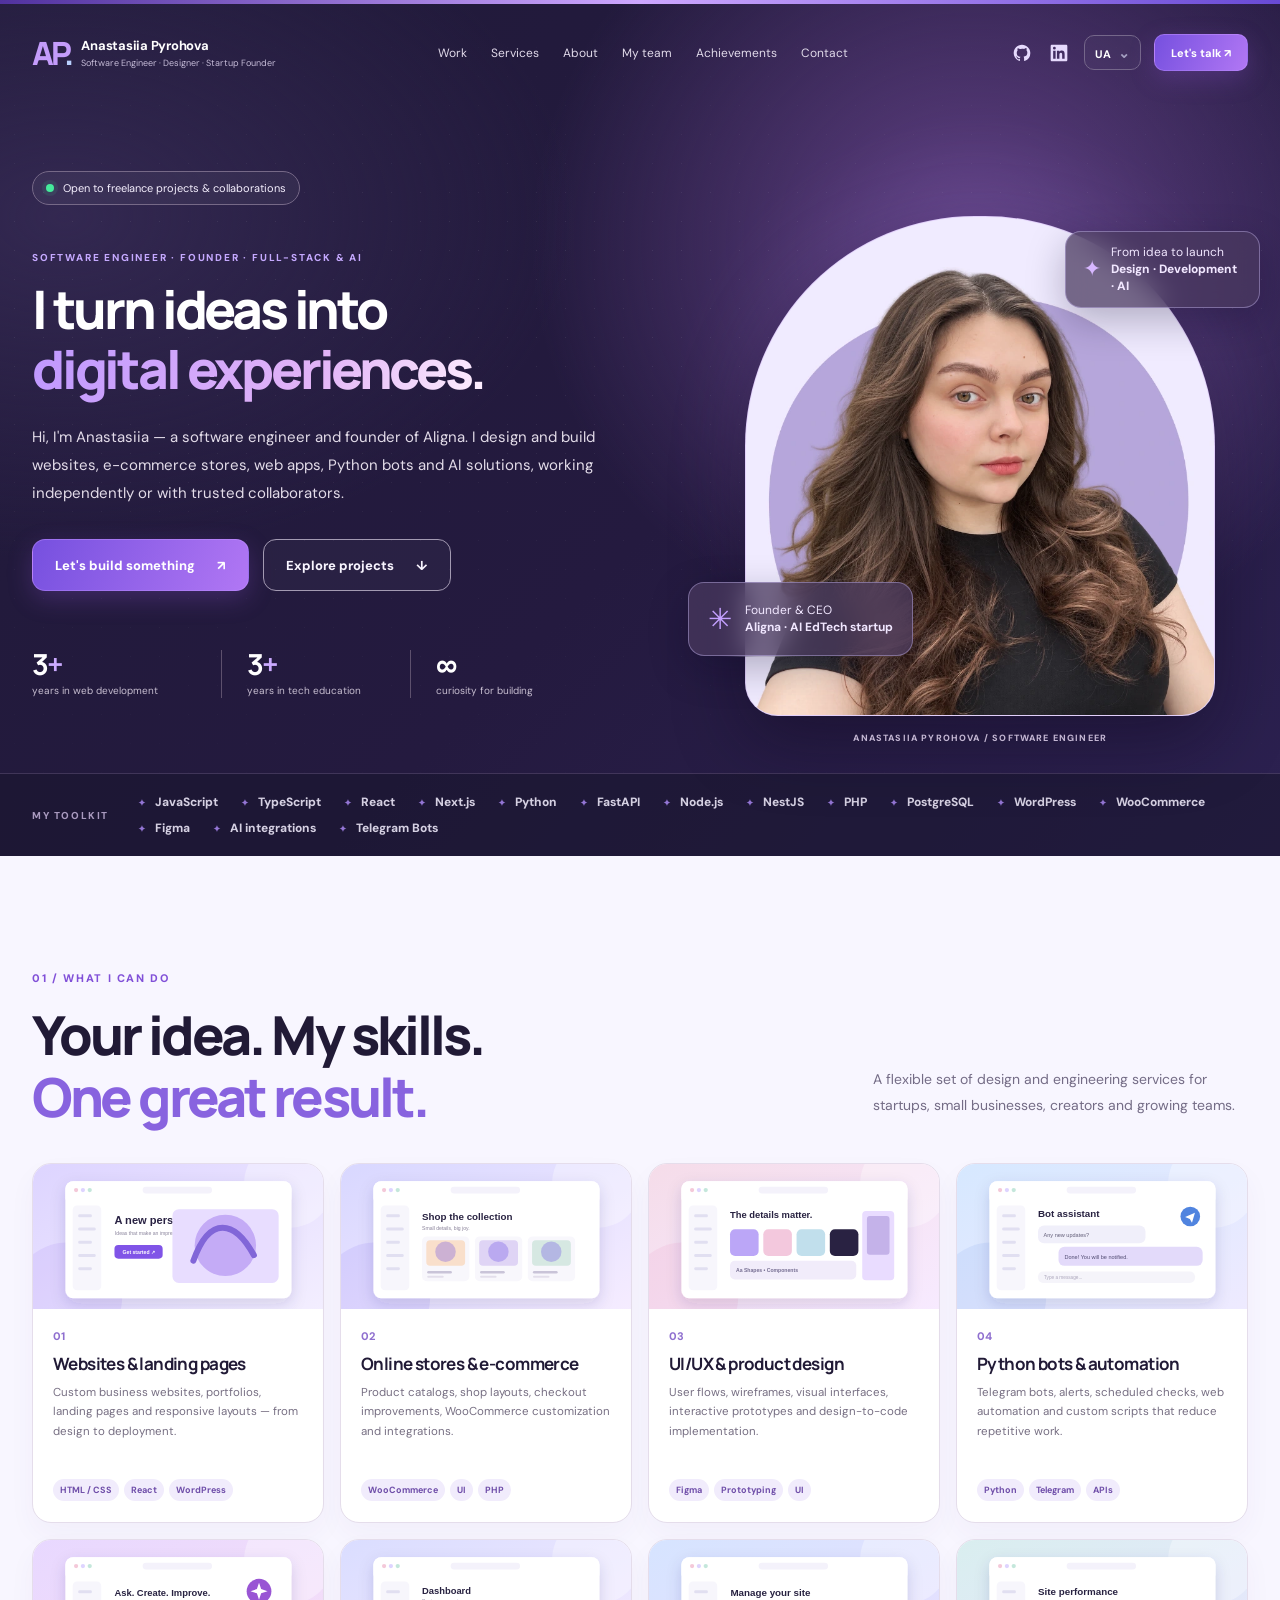
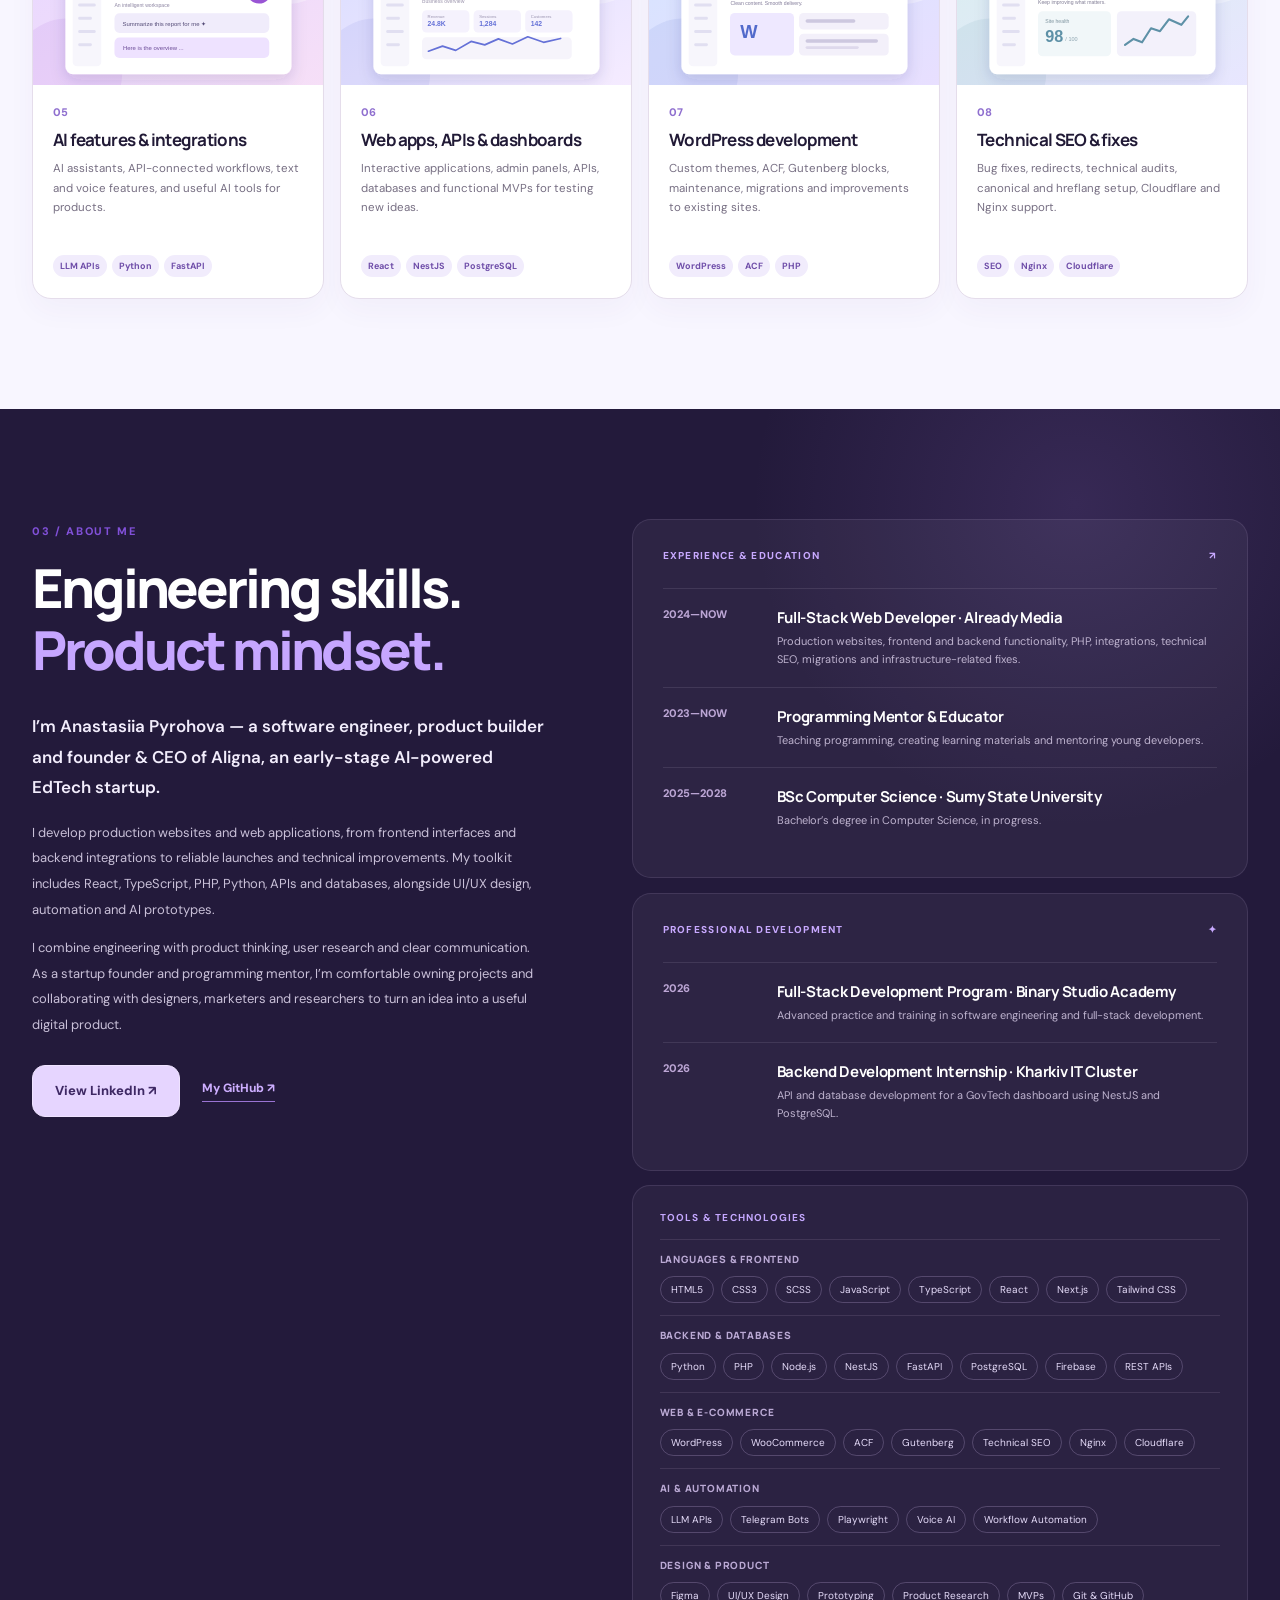
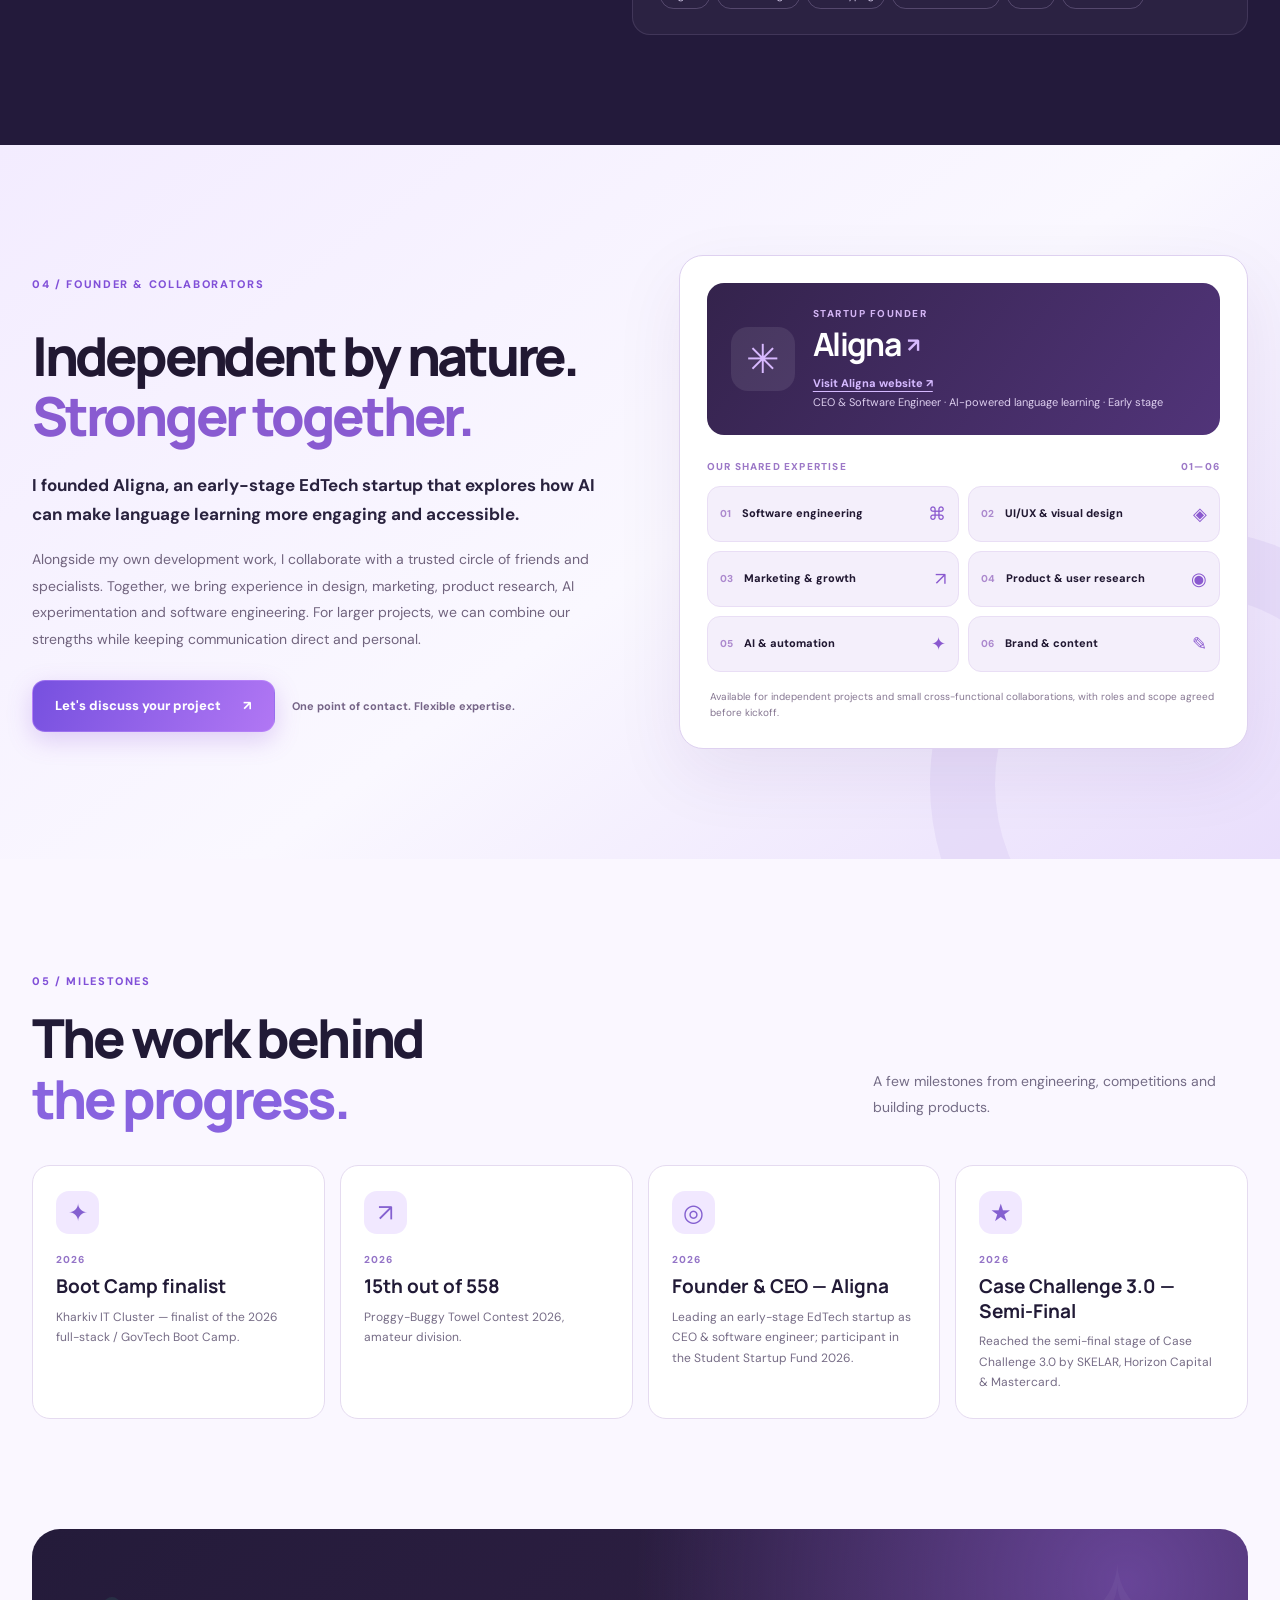
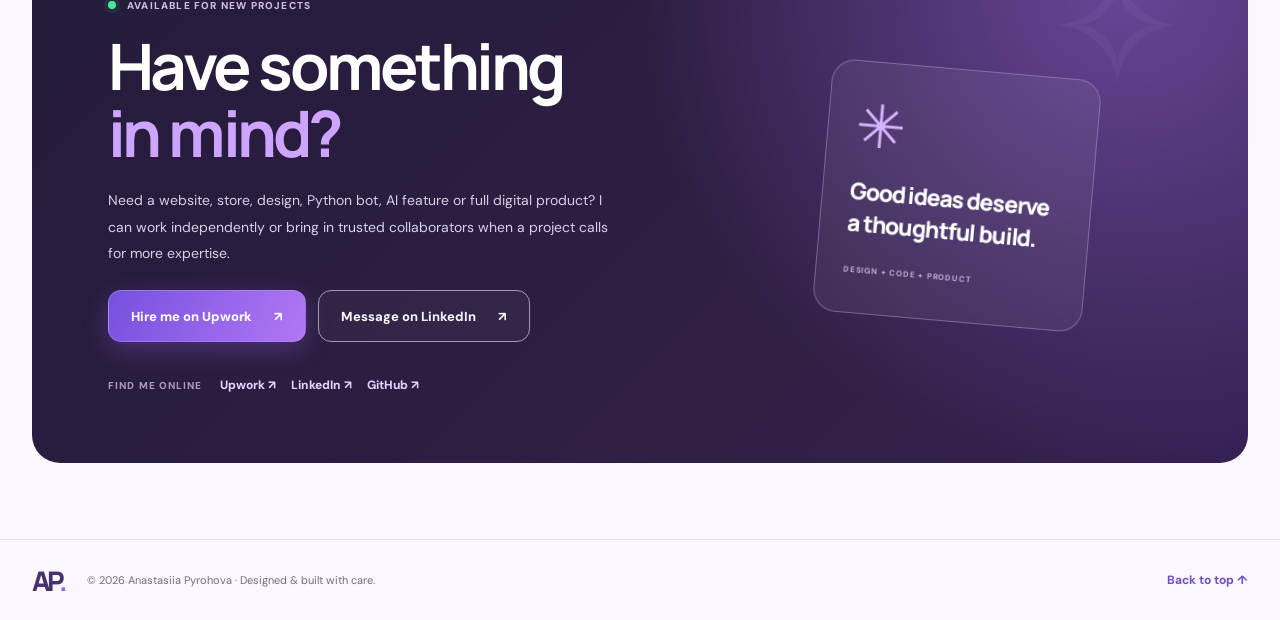
==== commit 73adaf89: "Update index.html" ====
--- a/index.html
+++ b/index.html
@@ -14,7 +14,7 @@
     <link href="https://fonts.googleapis.com" rel="preconnect"/>
     <link crossorigin="" href="https://fonts.gstatic.com" rel="preconnect"/>
     <link href="https://fonts.googleapis.com/css2?family=DM+Sans:wght@400;500;600;700;800&amp;family=Manrope:wght@400;500;600;700;800&amp;display=swap" rel="stylesheet"/>
-    <link href="styles.css" rel="stylesheet"/>
+    <link href="styles.css?v=3" rel="stylesheet"/>
     <script defer="" src="site-config.js"></script>
     <script defer="" src="projects.js"></script>
     <script defer="" src="script.js"></script>
--- a/styles.css
+++ b/styles.css
@@ -66,3 +66,8 @@
 .contact-buttons .button-primary{box-shadow:0 8px 24px #a16cfa44}
 @media(max-width:780px){.about-tech-card>.toolkit-group .toolkit-chips{gap:7px}.hero-sticker.sticker-top{max-width:190px}.hero-sticker.sticker-bottom{max-width:230px}}
 @media(max-width:520px){.hero-sticker.sticker-top{min-width:0;max-width:172px;right:-1px}.hero-sticker.sticker-bottom{max-width:210px;left:0}.about-tech-card{padding:20px 17px}.about-card{padding:21px 18px}.training-card{margin-top:13px}}
+
+
+section#work {
+    display: none;
+}
